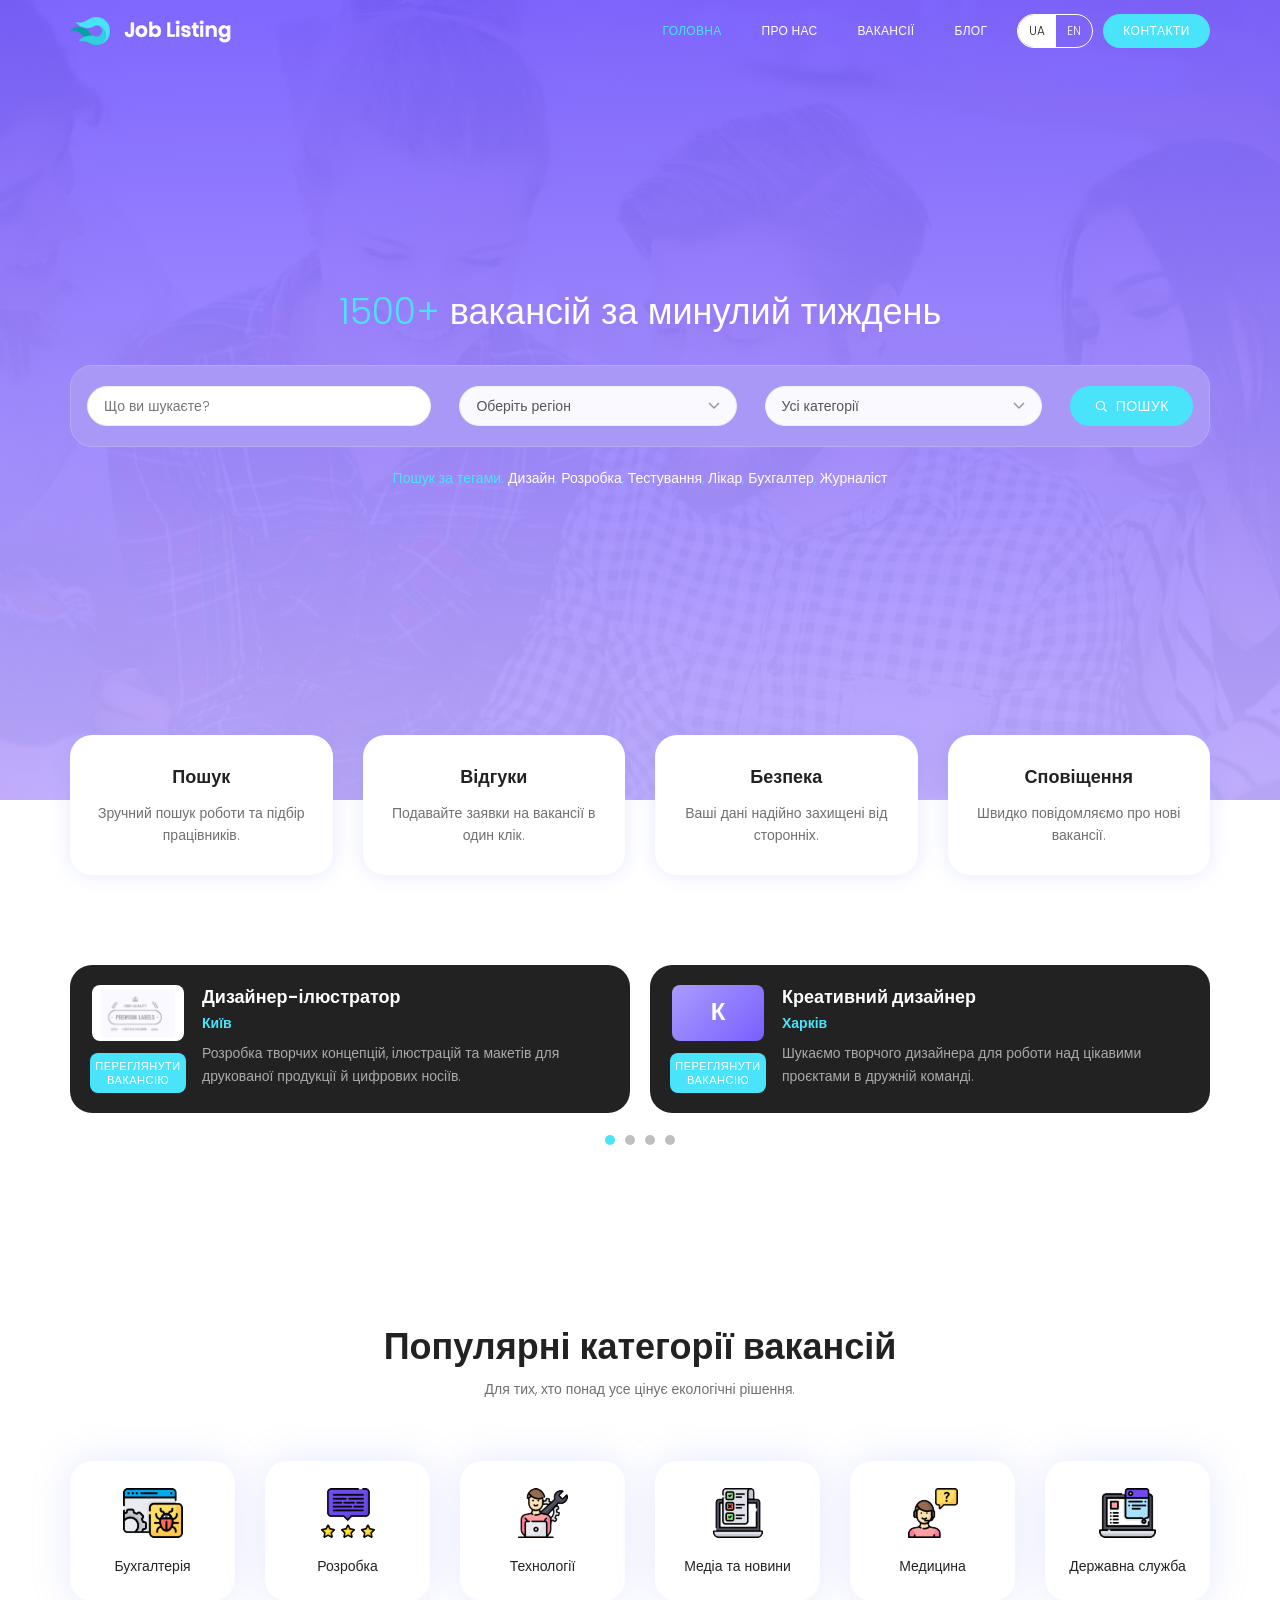
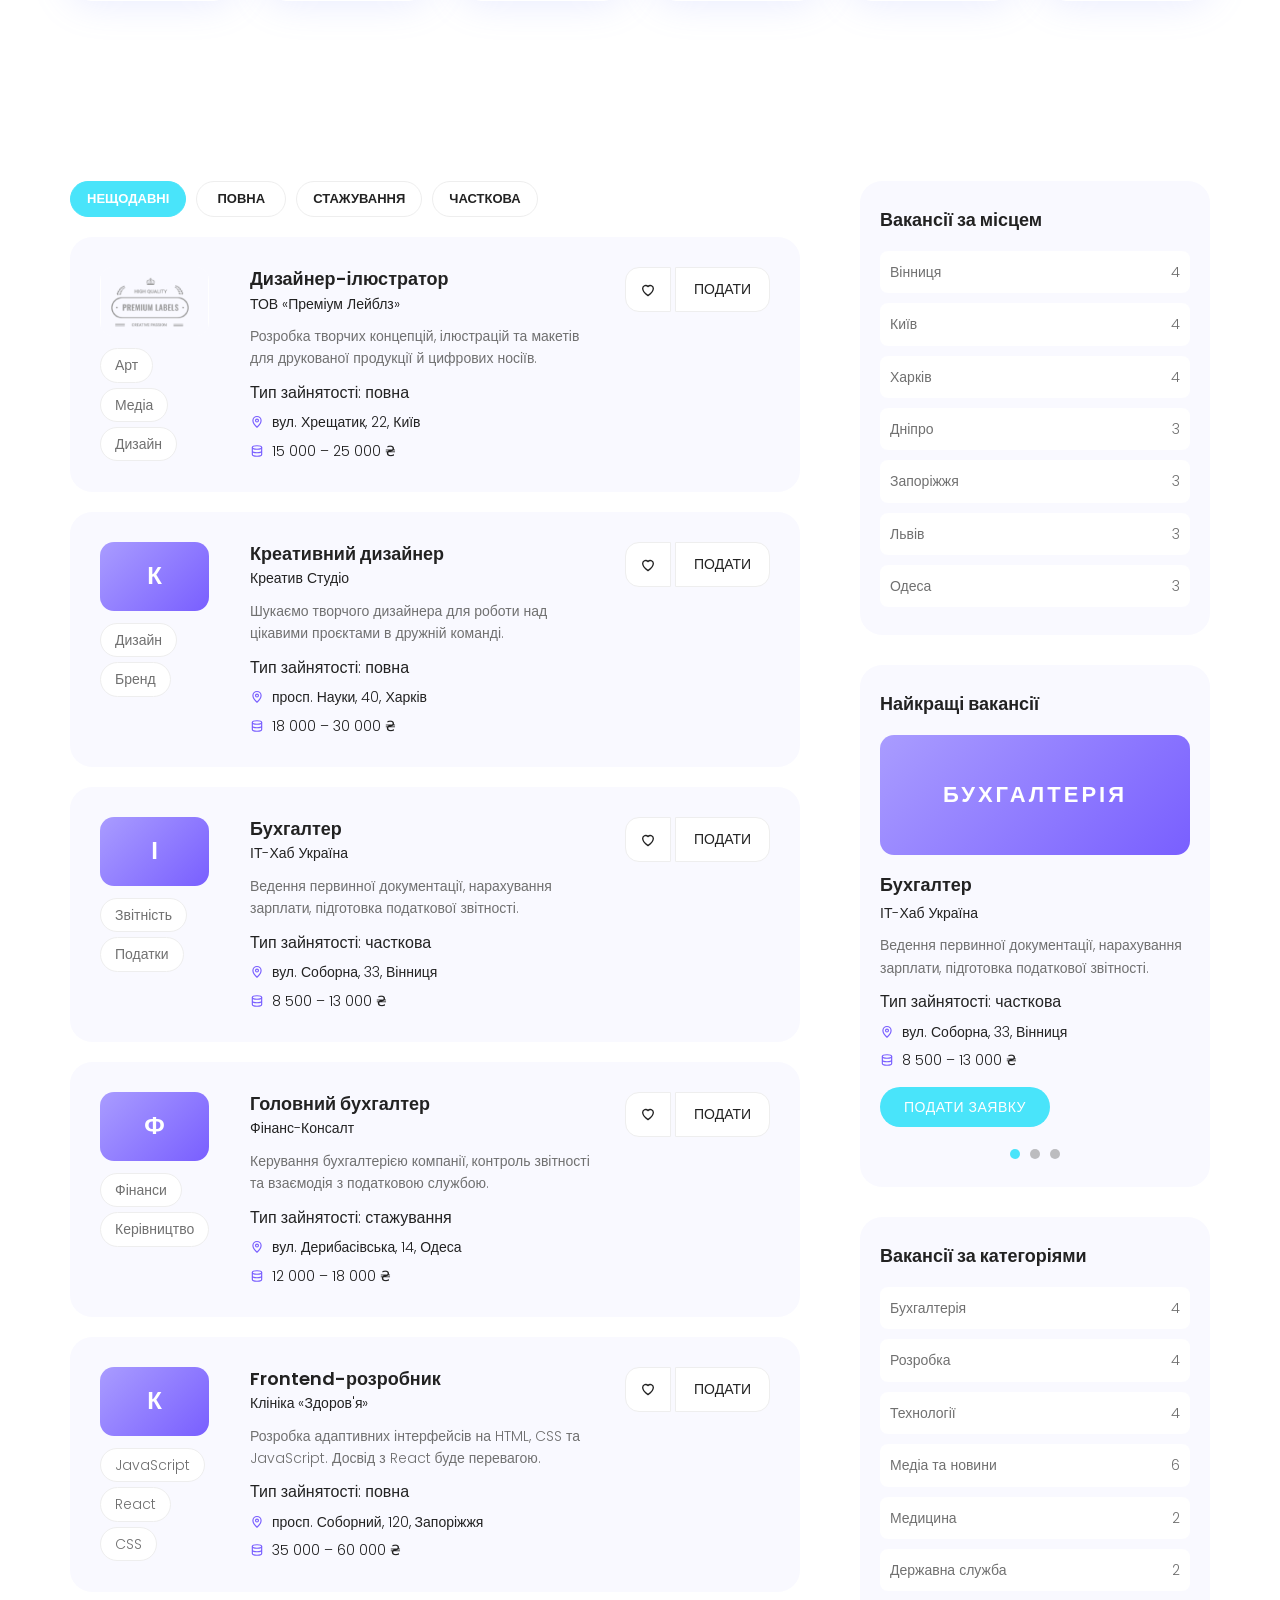
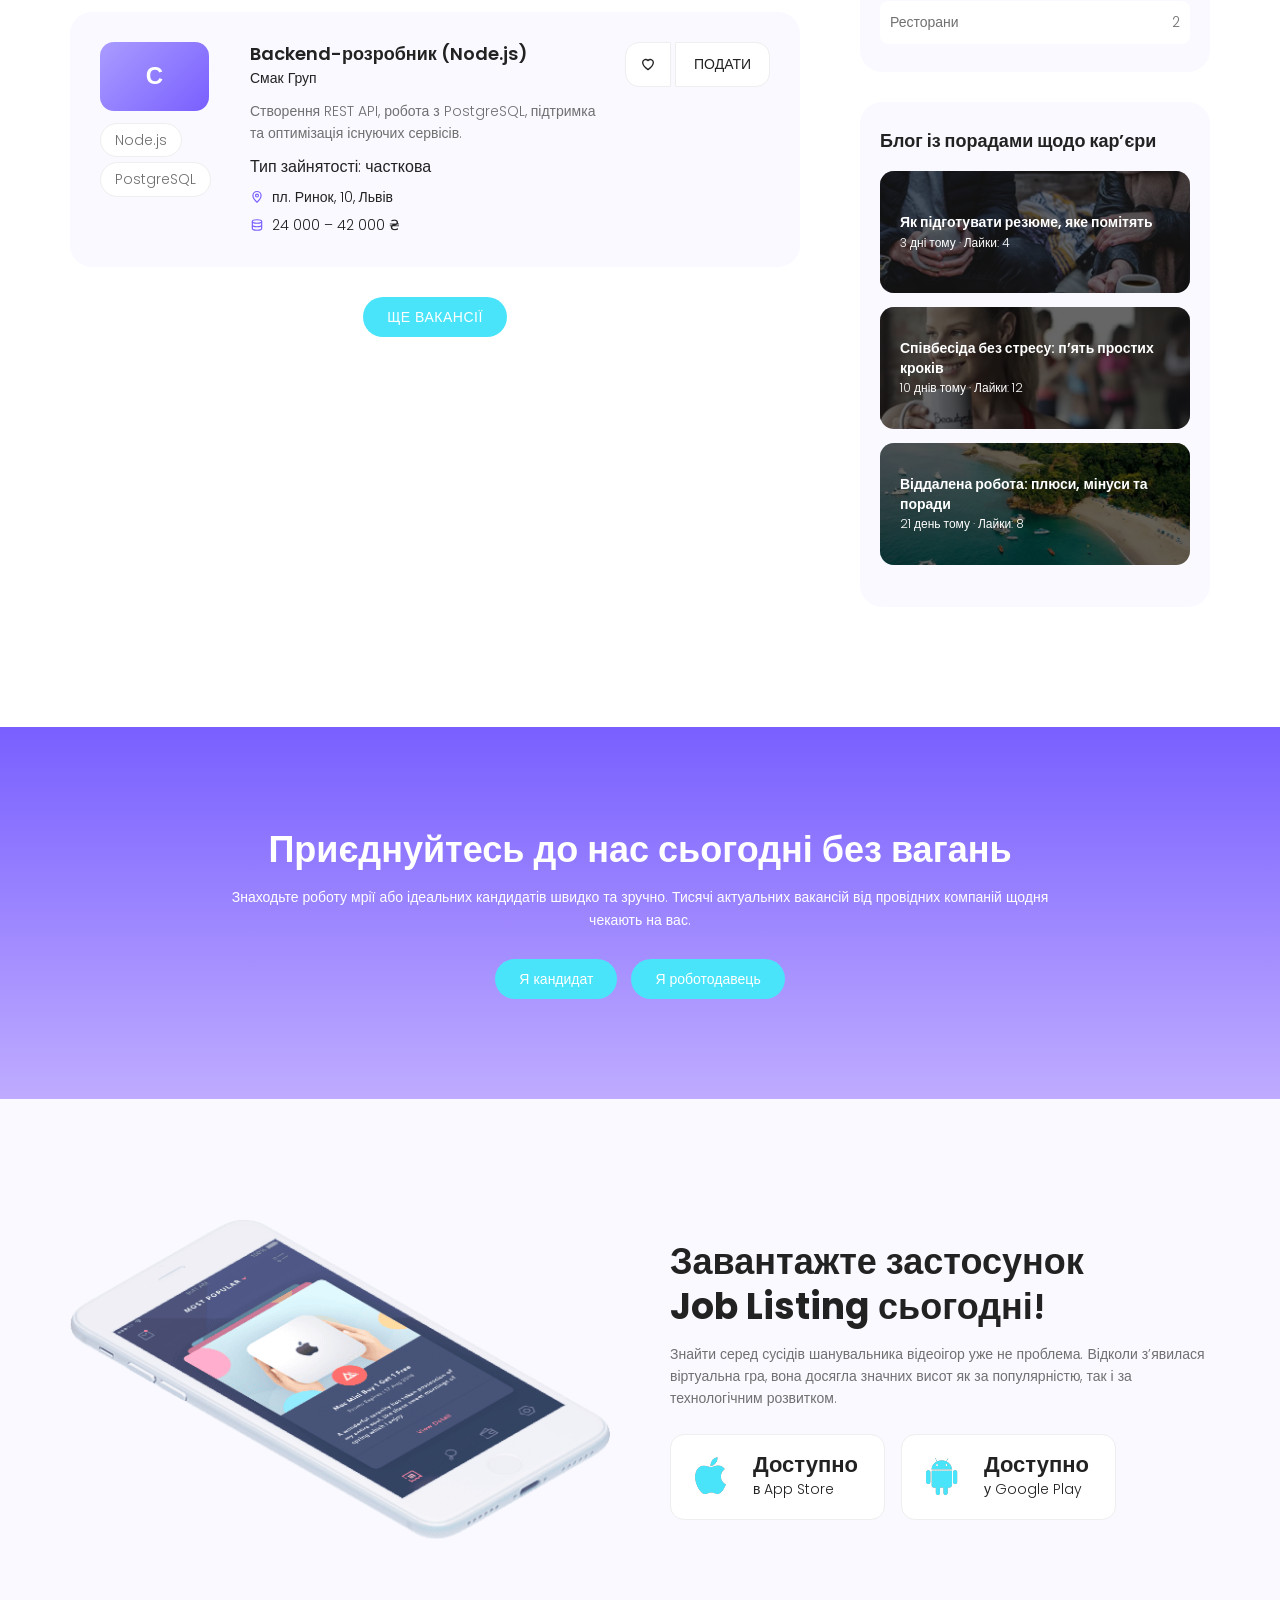
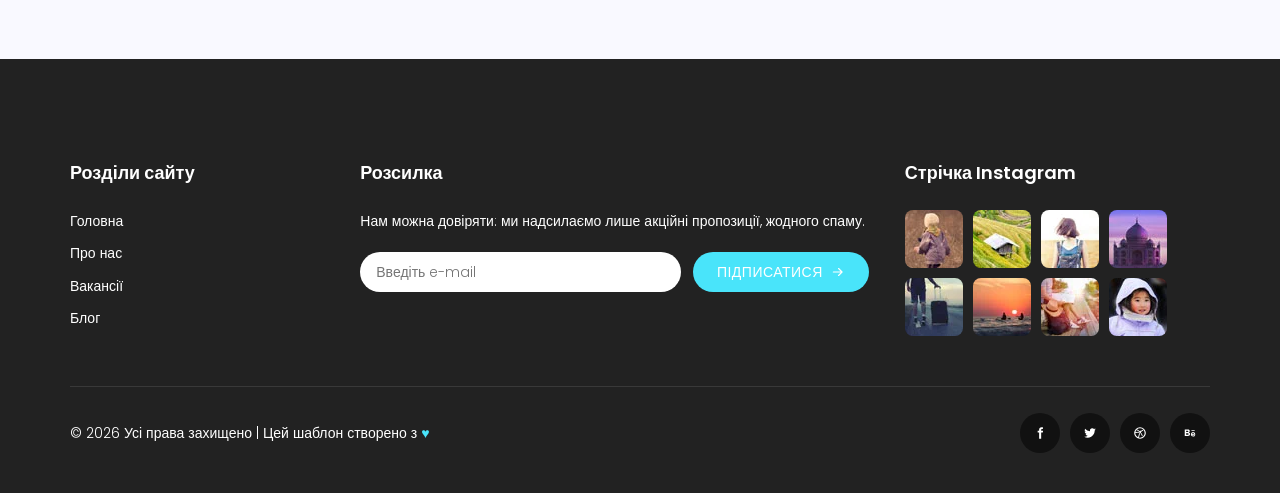
==== index.html @ 0ae70044 "Fix empty heading in modal" ====
<!DOCTYPE html>
<html lang="uk">
<head>
<meta charset="UTF-8">
<meta name="viewport" content="width=device-width, initial-scale=1">
<title data-i18n="meta.index.html.title">Job Listing — пошук роботи та вакансій в Україні</title>
<meta name="description" content="Тисячі актуальних вакансій у Києві, Львові, Одесі та інших містах України. Шукайте роботу за категорією, містом і типом зайнятості." data-i18n-content="meta.index.html.desc">
<link rel="icon" href="assets/img/favicon.svg" type="image/svg+xml">
<link rel="preconnect" href="https://fonts.googleapis.com">
<link rel="preconnect" href="https://fonts.gstatic.com" crossorigin>
<link href="https://fonts.googleapis.com/css2?family=Poppins:wght@300;400;500;600;700&amp;display=swap" rel="stylesheet">
<link rel="preload" as="image" href="assets/img/hero-bg.webp" type="image/webp">
<link rel="stylesheet" href="assets/css/style.css">
</head>
<body>
<header class="site-header">
  <div class="container header-inner">
    <a class="logo" href="index.html"><img src="assets/img/logo.webp" width="161" height="28" alt="Job Listing"></a>
    <button class="burger" type="button" aria-expanded="false" aria-controls="main-nav" aria-label="Меню" data-i18n-aria-label="nav.menu">
      <span></span><span></span><span></span>
    </button>
    <nav class="main-nav" id="main-nav" aria-label="Основне меню" data-i18n-aria-label="nav.label">
      <ul class="nav-list">
        <li><a href="index.html" aria-current="page" data-i18n="nav.home">Головна</a></li>
        <li><a href="about.html" data-i18n="nav.about">Про нас</a></li>
        <li><a href="vacancies.html" data-i18n="nav.jobs">Вакансії</a></li>
        <li><a href="blog.html" data-i18n="nav.blog">Блог</a></li>
      </ul>
      <div class="nav-actions">
        <div class="lang-switch" role="group" aria-label="Мова сайту" data-i18n-aria-label="lang.label">
          <button type="button" data-lang="uk" aria-pressed="true">UA</button>
          <button type="button" data-lang="en" aria-pressed="false">EN</button>
        </div>
        <button class="btn" type="button" data-open-modal="contact" data-i18n="nav.contact">Контакти</button>
      </div>
    </nav>
  </div>
</header>

<main>
<section class="hero">
  <div class="container">
    <h1 class="hero-title"><span class="hero-title__num">1500+</span> <span data-i18n="hero.title">вакансій за минулий тиждень</span></h1>
    <form class="search-form" action="vacancies.html" method="get" role="search">
      <label class="visually-hidden" for="hero-q" data-i18n="search.q.label">Що ви шукаєте?</label>
      <input class="field-input" id="hero-q" name="q" type="search" autocomplete="off" placeholder="Що ви шукаєте?" data-i18n-placeholder="search.q">
      <label class="visually-hidden" for="hero-location" data-i18n="search.loc.label">Регіон</label>
      <select class="field-select" id="hero-location" name="location"><option value="" data-i18n="search.loc">Оберіть регіон</option></select>
      <label class="visually-hidden" for="hero-category" data-i18n="search.cat.label">Категорія</label>
      <select class="field-select" id="hero-category" name="category"><option value="" data-i18n="search.cat">Усі категорії</option></select>
      <button class="btn" type="submit"><svg class="icon" aria-hidden="true" focusable="false"><use href="assets/img/sprite.svg#icon-search"></use></svg> <span data-i18n="search.btn">Пошук</span></button>
    </form>
    <p class="hero-tags"><span data-i18n="hero.tags">Пошук за тегами:</span> <a href="vacancies.html?q=Дизайн">Дизайн</a>, <a href="vacancies.html?q=Розробка">Розробка</a>, <a href="vacancies.html?q=Тестування">Тестування</a>, <a href="vacancies.html?q=Лікар">Лікар</a>, <a href="vacancies.html?q=Бухгалтер">Бухгалтер</a>, <a href="vacancies.html?q=Журналіст">Журналіст</a></p>
  </div>
</section>

<section class="features" aria-labelledby="features-title">
  <div class="container">
    <h2 class="visually-hidden" id="features-title" data-i18n="features.title">Наші переваги</h2>
    <div class="features-grid">
      <article class="feature-card"><h3 data-i18n="feat.1">Пошук</h3><p data-i18n="feat.text">Зручний пошук роботи та підбір працівників.</p></article>
      <article class="feature-card"><h3 data-i18n="feat.2">Відгуки</h3><p data-i18n="feat.text2">Подавайте заявки на вакансії в один клік.</p></article>
      <article class="feature-card"><h3 data-i18n="feat.3">Безпека</h3><p data-i18n="feat.text3">Ваші дані надійно захищені від сторонніх.</p></article>
      <article class="feature-card"><h3 data-i18n="feat.4">Сповіщення</h3><p data-i18n="feat.text4">Швидко повідомляємо про нові вакансії.</p></article>
    </div>
  </div>
</section>

<section class="section" aria-labelledby="hot-title">
  <div class="container">
    <h2 class="visually-hidden" id="hot-title" data-i18n="hot.title">Популярні вакансії</h2>
    <div class="slider-track" id="hot-track"></div>
    <div class="dots" id="hot-dots"></div>
  </div>
</section>

<section class="section" aria-labelledby="cats-title">
  <div class="container">
    <h2 id="cats-title" class="section-title" data-i18n="cats.title">Популярні категорії вакансій</h2>
    <p class="section-subtitle" data-i18n="cats.sub">Для тих, хто понад усе цінує екологічні рішення.</p>
    <div class="category-grid" id="category-grid"></div>
  </div>
</section>

<section class="section" id="jobs">
  <div class="container">
    <div class="listing">
      <div>
        <h2 class="visually-hidden" data-i18n="jobs.title">Список вакансій</h2>
        <div class="job-filters" id="job-filters" role="group" aria-label="Тип зайнятості" data-i18n-aria-label="jobs.filter">
          <button type="button" data-type="" aria-pressed="true" data-i18n="jobs.recent">Нещодавні</button>
          <button type="button" data-type="full" aria-pressed="false" data-i18n="jobs.full">Повна</button>
          <button type="button" data-type="intern" aria-pressed="false" data-i18n="jobs.intern">Стажування</button>
          <button type="button" data-type="part" aria-pressed="false" data-i18n="jobs.part">Часткова</button>
        </div>
        <div class="job-list" id="job-list" aria-live="polite"></div>
        <div class="more-wrap"><button class="btn" id="more-jobs" type="button" hidden data-i18n="jobs.more">Ще вакансії</button></div>
      </div>
      <aside aria-label="Додаткова інформація" data-i18n-aria-label="side.label">
        <section class="side-box">
          <h2 data-i18n="side.loc">Вакансії за місцем</h2>
          <ul class="side-list" id="side-locations"></ul>
        </section>
        <section class="side-box top-job">
          <h2 data-i18n="side.top">Найкращі вакансії</h2>
          <div id="top-job"></div>
          <div class="dots" id="top-dots"></div>
        </section>
        <section class="side-box">
          <h2 data-i18n="side.cat">Вакансії за категоріями</h2>
          <ul class="side-list" id="side-categories"></ul>
        </section>
        <section class="side-box">
          <h2 data-i18n="side.blog">Блог із порадами щодо кар’єри</h2>
          <div id="side-blog"></div>
        </section>
      </aside>
    </div>
  </div>
</section>

<section class="cta" aria-labelledby="cta-title">
  <div class="container">
    <h2 id="cta-title" data-i18n="cta.title">Приєднуйтесь до нас сьогодні без вагань</h2>
    <p data-i18n="cta.text">Знаходьте роботу мрії або ідеальних кандидатів швидко та зручно. Тисячі актуальних вакансій від провідних компаній щодня чекають на вас.</p>
    <div class="cta-buttons">
      <a class="btn" href="vacancies.html" data-i18n="cta.candidate">Я кандидат</a>
      <button class="btn" type="button" data-open-modal="contact" data-i18n="cta.employer">Я роботодавець</button>
    </div>
  </div>
</section>

<section class="download" aria-labelledby="download-title">
  <div class="container download-inner">
    <img src="assets/img/phone-mock.webp" width="555" height="328" loading="lazy" alt="Застосунок Job Listing на смартфоні" data-i18n-alt="app.alt">
    <div>
      <h2 id="download-title"><span data-i18n="app.title1">Завантажте застосунок</span><br><strong>Job Listing</strong> <span data-i18n="app.title2">сьогодні!</span></h2>
      <p data-i18n="app.text">Знайти серед сусідів шанувальника відеоігор уже не проблема. Відколи з’явилася віртуальна гра, вона досягла значних висот як за популярністю, так і за технологічним розвитком.</p>
      <div class="store-buttons">
        <a class="store-btn" href="https://www.apple.com/app-store/" target="_blank" rel="noopener noreferrer"><span class="sprite-icon si-6" aria-hidden="true"></span><span><strong data-i18n="app.available">Доступно</strong><span class="small" data-i18n="app.appstore">в App Store</span></span></a>
        <a class="store-btn" href="https://play.google.com/store" target="_blank" rel="noopener noreferrer"><span class="sprite-icon si-7" aria-hidden="true"></span><span><strong data-i18n="app.available2">Доступно</strong><span class="small" data-i18n="app.play">у Google Play</span></span></a>
      </div>
    </div>
  </div>
</section>
</main>

<footer class="site-footer">
  <div class="container">
    <div class="footer-grid">
      <div>
        <h2 data-i18n="footer.menu">Розділи сайту</h2>
        <ul class="footer-links">
          <li><a href="index.html" data-i18n="nav.home">Головна</a></li>
          <li><a href="about.html" data-i18n="nav.about">Про нас</a></li>
          <li><a href="vacancies.html" data-i18n="nav.jobs">Вакансії</a></li>
          <li><a href="blog.html" data-i18n="nav.blog">Блог</a></li>
        </ul>
      </div>
      <div>
        <h2 data-i18n="footer.news">Розсилка</h2>
        <p data-i18n="footer.news.text">Нам можна довіряти: ми надсилаємо лише акційні пропозиції, жодного спаму.</p>
        <form class="newsletter-form" id="newsletter-form" novalidate>
          <label class="visually-hidden" for="newsletter-email" data-i18n="footer.email">Ваша електронна адреса</label>
          <input class="field-input" id="newsletter-email" name="email" type="email" autocomplete="email" placeholder="Введіть e-mail" data-i18n-placeholder="footer.email.ph">
          <button class="btn" type="submit"><span data-i18n="footer.subscribe">Підписатися</span> <svg class="icon" aria-hidden="true" focusable="false"><use href="assets/img/sprite.svg#icon-arrow-right"></use></svg></button>
          <p class="form-note" id="newsletter-note" role="status"></p>
        </form>
      </div>
      <div>
        <h2 data-i18n="footer.insta">Стрічка Instagram</h2>
        <div class="insta-grid">
          <img src="assets/img/insta-winter-walk.webp" width="58" height="58" loading="lazy" alt="Фото з Instagram 1" data-i18n-alt="insta.0">
          <img src="assets/img/insta-rice-terrace.webp" width="58" height="58" loading="lazy" alt="Фото з Instagram 2" data-i18n-alt="insta.1">
          <img src="assets/img/insta-denim-backpack.webp" width="58" height="58" loading="lazy" alt="Фото з Instagram 3" data-i18n-alt="insta.2">
          <img src="assets/img/insta-taj-mahal.webp" width="58" height="58" loading="lazy" alt="Фото з Instagram 4" data-i18n-alt="insta.3">
          <img src="assets/img/insta-suitcase-travel.webp" width="58" height="58" loading="lazy" alt="Фото з Instagram 5" data-i18n-alt="insta.4">
          <img src="assets/img/insta-sunset-boats.webp" width="58" height="58" loading="lazy" alt="Фото з Instagram 6" data-i18n-alt="insta.5">
          <img src="assets/img/insta-beach-hat.webp" width="58" height="58" loading="lazy" alt="Фото з Instagram 7" data-i18n-alt="insta.6">
          <img src="assets/img/insta-winter-hood-closeup.webp" width="58" height="58" loading="lazy" alt="Фото з Instagram 8" data-i18n-alt="insta.7">
        </div>
      </div>
    </div>
    <div class="footer-bottom">
      <p><span data-i18n="footer.copy">© 2026 Усі права захищено | Цей шаблон створено з</span> <span class="heart" role="img" aria-label="любов’ю" data-i18n-aria-label="footer.love">♥</span></p>
      <div class="socials"><a href="https://www.facebook.com/" target="_blank" rel="noopener noreferrer" aria-label="Facebook"><svg class="icon" aria-hidden="true" focusable="false"><use href="assets/img/sprite.svg#icon-facebook"></use></svg></a><a href="https://twitter.com/" target="_blank" rel="noopener noreferrer" aria-label="Twitter"><svg class="icon" aria-hidden="true" focusable="false"><use href="assets/img/sprite.svg#icon-twitter"></use></svg></a><a href="https://dribbble.com/" target="_blank" rel="noopener noreferrer" aria-label="Dribbble"><svg class="icon" aria-hidden="true" focusable="false"><use href="assets/img/sprite.svg#icon-dribbble"></use></svg></a><a href="https://www.behance.net/" target="_blank" rel="noopener noreferrer" aria-label="Behance"><svg class="icon" aria-hidden="true" focusable="false"><use href="assets/img/sprite.svg#icon-behance"></use></svg></a></div>
    </div>
  </div>
</footer>

<dialog class="modal" id="modal" aria-labelledby="modal-title">
  <button class="modal__close" type="button" data-close-modal aria-label="Закрити" data-i18n-aria-label="modal.close"><svg class="icon" aria-hidden="true" focusable="false"><use href="assets/img/sprite.svg#icon-close"></use></svg></button>
  
  <p class="modal__lead" id="modal-lead"></p>
  <form id="modal-form" novalidate>
    <input type="hidden" name="kind" value="contact">
    <input type="hidden" name="job_id" value="">
    <div class="form-row">
        <label for="f-name" data-i18n="form.name">Ім’я</label>
        <input id="f-name" name="name" type="text" autocomplete="name">
        <p class="form-error" data-error-for="name"></p>
      </div>
    <div class="form-row">
        <label for="f-email" data-i18n="form.email">Електронна пошта</label>
        <input id="f-email" name="email" type="email" autocomplete="email">
        <p class="form-error" data-error-for="email"></p>
      </div>
    <div class="form-row">
        <label for="f-phone" data-i18n="form.phone">Телефон (необов’язково)</label>
        <input id="f-phone" name="phone" type="tel" autocomplete="tel">
        <p class="form-error" data-error-for="phone"></p>
      </div>
    <div class="form-row">
        <label for="f-message" data-i18n="form.message">Повідомлення</label>
        <textarea id="f-message" name="message" rows="4"></textarea>
        <p class="form-error" data-error-for="message"></p>
      </div>
    <button class="btn" type="submit" id="modal-submit"><span data-i18n="form.send">Надіслати</span></button>
    <p class="form-note" id="modal-note" role="status"></p>
  </form>
</dialog>

<button class="to-top" type="button" hidden aria-label="Нагору" data-i18n-aria-label="totop"><svg class="icon" aria-hidden="true" focusable="false"><use href="assets/img/sprite.svg#icon-arrow-up"></use></svg></button>

<script src="assets/js/data.js" defer></script>
<script src="assets/js/i18n.js" defer></script>
<script src="assets/js/common.js" defer></script>
<script src="assets/js/ui.js" defer></script>
<script src="assets/js/home.js" defer></script>
</body>
</html>
---- assets/css/style.css ----
/* ==========================================================================
   Job Listing — styles
   Mobile first: base styles are for phones, then wider screens are added
   with min-width media queries.
     phone   : up to 575px   (base styles)
     tablet  : 576px - 991px
     desktop : 992px and wider
   ========================================================================== */

/* ---------- 1. Variables and reset ---------- */

:root {
  --primary: #795fff;
  --primary-light: #bfacff;
  --accent: #49e4fa;
  --dark: #222;
  --text: #707070;
  --soft: #f9f9ff;
  --line: #eee;
  --radius-s: 8px;
  --radius-m: 14px;
  --radius-l: 22px;
  --radius-pill: 999px;
  --shadow: 0 0 20px rgba(132, 144, 255, .2);
  --font: 'Poppins', Arial, sans-serif;
}

*,
*::before,
*::after {
  box-sizing: border-box;
}

html {
  -webkit-text-size-adjust: 100%;
  scroll-behavior: smooth;
}

body {
  margin: 0;
  font-family: var(--font);
  font-size: 14px;
  font-weight: 300;
  line-height: 1.6;
  color: var(--dark);
  background: #fff;
  overflow-wrap: break-word;
}

h1, h2, h3, h4, p, ul, ol, figure, dl, dd {
  margin: 0;
}

ul, ol {
  padding: 0;
  list-style: none;
}

img {
  display: block;
  max-width: 100%;
  height: auto;
}

a {
  color: inherit;
  text-decoration: none;
}

button,
input,
select,
textarea {
  font: inherit;
  color: inherit;
}

button {
  cursor: pointer;
  border: 0;
  background: none;
  padding: 0;
}

:focus-visible {
  outline: 2px solid var(--accent);
  outline-offset: 2px;
}

[hidden] {
  display: none !important;
}

.visually-hidden {
  position: absolute;
  width: 1px;
  height: 1px;
  margin: -1px;
  padding: 0;
  overflow: hidden;
  clip: rect(0 0 0 0);
  white-space: nowrap;
  border: 0;
}

.icon {
  width: 1em;
  height: 1em;
  flex-shrink: 0;
  fill: currentColor;
}

/* ---------- 2. Layout helpers ---------- */

.container {
  width: 100%;
  max-width: 1170px;
  margin: 0 auto;
  padding: 0 15px;
}

.container--narrow {
  max-width: 1110px;
}

.section {
  padding: 50px 0;
}

.section-title {
  font-size: 26px;
  font-weight: 600;
  line-height: 1.2;
  text-align: center;
}

.section-subtitle {
  margin: 10px auto 40px;
  text-align: center;
  color: var(--text);
}

/* ---------- 3. Buttons and forms ---------- */

.btn {
  display: inline-flex;
  align-items: center;
  justify-content: center;
  gap: 8px;
  min-height: 40px;
  padding: 0 24px;
  border-radius: var(--radius-pill);
  background: var(--accent);
  color: #fff;
  font-size: 14px;
  font-weight: 500;
  text-transform: uppercase;
  letter-spacing: .5px;
  text-align: center;
  transition: background .2s, transform .2s;
}

.btn:hover {
  background: #2fd3ea;
}

.btn--light {
  background: #fff;
  color: var(--dark);
  border: 1px solid var(--line);
}

.btn--light:hover {
  background: var(--soft);
}

.field-input,
.field-select {
  width: 100%;
  height: 40px;
  padding: 0 16px;
  border: 1px solid var(--line);
  border-radius: var(--radius-pill);
  background: #fff;
  color: #555;
}

.field-select {
  -webkit-appearance: none;
  appearance: none;
  padding-right: 36px;
  background: #f9f9ff url("data:image/svg+xml,%3Csvg xmlns='http://www.w3.org/2000/svg' width='12' height='8' viewBox='0 0 12 8'%3E%3Cpath d='M1 1l5 5 5-5' fill='none' stroke='%23999' stroke-width='1.5'/%3E%3C/svg%3E") no-repeat right 16px center;
}

/* ---------- 4. Header and navigation ---------- */

.site-header {
  position: absolute;
  top: 0;
  left: 0;
  z-index: 20;
  width: 100%;
  color: #fff;
}

.header-inner {
  position: relative;
  display: flex;
  align-items: center;
  justify-content: space-between;
  min-height: 62px;
}

.logo img {
  width: 161px;
  height: 28px;
}

.burger {
  display: flex;
  flex-direction: column;
  justify-content: center;
  gap: 5px;
  width: 44px;
  height: 44px;
  padding: 0 10px;
}

.burger span {
  display: block;
  height: 2px;
  background: #fff;
  border-radius: 2px;
  transition: transform .2s, opacity .2s;
}

.burger[aria-expanded="true"] span:nth-child(1) {
  transform: translateY(7px) rotate(45deg);
}

.burger[aria-expanded="true"] span:nth-child(2) {
  opacity: 0;
}

.burger[aria-expanded="true"] span:nth-child(3) {
  transform: translateY(-7px) rotate(-45deg);
}

.main-nav {
  display: none;
  position: absolute;
  top: 100%;
  left: 0;
  right: 0;
  padding: 10px 15px 20px;
  background: #5e44d8;
  border-radius: 0 0 var(--radius-m) var(--radius-m);
  box-shadow: 0 12px 30px rgba(40, 20, 90, .3);
}

.main-nav.is-open {
  display: block;
}

.nav-list a,
.nav-list button {
  display: block;
  width: 100%;
  padding: 12px 10px;
  font-size: 12px;
  text-transform: uppercase;
  letter-spacing: .3px;
  text-align: left;
  color: #fff;
}

.nav-list a:hover,
.nav-list a[aria-current="page"] {
  color: var(--accent);
}

.nav-actions {
  display: flex;
  align-items: center;
  gap: 10px;
  margin-top: 10px;
}

.nav-actions .btn {
  min-height: 34px;
  padding: 0 20px;
  font-size: 12px;
  font-weight: 400;
}

.lang-switch {
  display: inline-flex;
  height: 34px;
  border: 1px solid #fff;
  border-radius: var(--radius-pill);
  overflow: hidden;
}

.lang-switch button {
  padding: 0 11px;
  font-size: 12px;
  color: #fff;
}

.lang-switch button[aria-pressed="true"] {
  background: #fff;
  color: var(--dark);
}

/* ---------- 5. Hero blocks ---------- */

.hero,
.page-hero {
  position: relative;
  display: flex;
  align-items: center;
  justify-content: center;
  color: #fff;
  text-align: center;
  background:
    linear-gradient(to top, rgba(191, 172, 255, .95), rgba(121, 95, 255, .95)),
    #795fff url("../img/hero-bg.webp") center / cover no-repeat;
}

.hero {
  min-height: 560px;
  padding: 90px 0 110px;
}

.hero-title {
  margin-bottom: 28px;
  font-size: 28px;
  font-weight: 300;
  line-height: 1.2;
}

.hero-title__num {
  color: var(--accent);
}

.search-form {
  display: grid;
  gap: 12px;
  padding: 16px;
  border: 1px solid #b8aaf3;
  border-radius: var(--radius-l);
  background: #a998f6;
}

.search-form .btn {
  width: 100%;
}

.hero-tags {
  margin-top: 20px;
  color: var(--accent);
}

.hero-tags a {
  color: #fff;
}

.hero-tags a:hover {
  color: var(--accent);
}

.page-hero {
  min-height: 240px;
  padding: 70px 0 30px;
}

.page-hero h1 {
  font-size: 32px;
  font-weight: 300;
  line-height: 1.2;
}

.breadcrumbs {
  display: flex;
  align-items: center;
  justify-content: center;
  gap: 10px;
  margin-top: 14px;
  font-size: 12px;
}

.breadcrumbs a:hover {
  color: var(--accent);
}

/* ---------- 6. Home: features, popular vacancies, categories ---------- */

.features {
  position: relative;
  z-index: 5;
  margin-top: -50px;
}

.features-grid {
  display: grid;
  gap: 15px;
}

.feature-card {
  padding: 28px 20px;
  border-radius: var(--radius-l);
  background: #fff;
  box-shadow: var(--shadow);
  text-align: center;
}

.feature-card h3 {
  margin-bottom: 10px;
  font-size: 18px;
  font-weight: 600;
}

.feature-card p {
  color: var(--text);
}

/* horizontal sliders (popular vacancies, testimonials) */
.slider-track {
  position: relative;
  display: flex;
  gap: 20px;
  overflow-x: auto;
  scroll-snap-type: x mandatory;
  scrollbar-width: none;
}

.slider-track::-webkit-scrollbar {
  display: none;
}

.slider-track > * {
  scroll-snap-align: start;
}

.dots {
  display: flex;
  justify-content: center;
  gap: 10px;
  margin-top: 22px;
}

.dots button {
  width: 10px;
  height: 10px;
  padding: 0;
  border-radius: 50%;
  background: rgba(127, 127, 127, .5);
}

.dots button[aria-current="true"] {
  background: var(--accent);
}

.hot-card {
  flex: 0 0 90%;
  display: grid;
  grid-template-columns: 96px minmax(0, 1fr);
  gap: 16px;
  padding: 20px;
  border-radius: var(--radius-l);
  background: var(--dark);
  color: #fff;
}

.hot-card__side {
  display: flex;
  flex-direction: column;
  align-items: center;
  justify-content: space-between;
  gap: 12px;
}

.hot-card__logo {
  width: 92px;
  height: 56px;
  padding: 4px;
  border-radius: var(--radius-s);
  background: #fff;
  object-fit: contain;
}

.hot-card .job-card__initials {
  width: 92px;
  height: 56px;
  border-radius: var(--radius-s);
}

.hot-card .btn {
  width: 100%;
  min-height: 40px;
  padding: 6px 8px;
  border-radius: var(--radius-s);
  font-size: 11px;
  font-weight: 400;
  line-height: 1.3;
}

.hot-card h3 {
  font-size: 18px;
  font-weight: 600;
  line-height: 1.3;
}

.hot-card__place {
  margin: 4px 0 8px;
  color: var(--accent);
  font-weight: 600;
}

.hot-card p:last-child {
  color: #aaa;
}

.clamp-3 {
  display: -webkit-box;
  -webkit-box-orient: vertical;
  -webkit-line-clamp: 3;
  line-clamp: 3;
  overflow: hidden;
}

/* category cards use a CSS sprite: one image with all icons */
.category-grid {
  display: grid;
  grid-template-columns: repeat(2, minmax(0, 1fr));
  gap: 15px;
}

.category-card {
  display: flex;
  flex-direction: column;
  align-items: center;
  gap: 14px;
  padding: 24px 10px;
  border-radius: var(--radius-l);
  background: #fff;
  box-shadow: 0 0 40px rgba(132, 144, 255, .2);
  text-align: center;
  transition: transform .2s;
}

.category-card:hover {
  transform: translateY(-4px);
}

.sprite-icon {
  display: block;
  width: 64px;
  height: 56px;
  background: url("../img/sprite.png") no-repeat;
}

/* position of every icon in the sprite: 0-5 categories, 6 App Store, 7 Google Play */
.si-0 { background-position: 0 0; }
.si-1 { background-position: -64px 0; }
.si-2 { background-position: -128px 0; }
.si-3 { background-position: -192px 0; }
.si-4 { background-position: -256px 0; }
.si-5 { background-position: -320px 0; }
.si-6 { background-position: -384px 0; }
.si-7 { background-position: -448px 0; }

/* ---------- 7. Vacancy list, job cards, sidebar ---------- */

.listing {
  display: grid;
  gap: 40px;
}

.job-filters {
  display: flex;
  flex-wrap: wrap;
  gap: 10px;
  margin-bottom: 20px;
}

.job-filters button {
  min-width: 90px;
  height: 36px;
  padding: 0 16px;
  border: 1px solid var(--line);
  border-radius: var(--radius-pill);
  background: #fff;
  font-size: 13px;
  font-weight: 600;
  text-transform: uppercase;
}

.job-filters button[aria-pressed="true"] {
  background: var(--accent);
  border-color: var(--accent);
  color: #fff;
}

.job-list {
  display: grid;
  gap: 20px;
}

.job-card {
  display: grid;
  gap: 16px;
  padding: 20px;
  border-radius: var(--radius-l);
  background: var(--soft);
}

.job-card__logo {
  width: 109px;
  height: 69px;
  border-radius: var(--radius-m);
  object-fit: contain;
  background: #fff;
}

/* shown when a company has no logo */
.job-card__initials {
  display: flex;
  align-items: center;
  justify-content: center;
  width: 109px;
  height: 69px;
  border-radius: var(--radius-m);
  background: linear-gradient(135deg, #a99cff, var(--primary));
  color: #fff;
  font-size: 24px;
  font-weight: 600;
}

.job-card__tags {
  display: flex;
  flex-wrap: wrap;
  gap: 5px;
  margin-top: 12px;
}

.tag {
  padding: 5px 14px;
  border: 1px solid var(--line);
  border-radius: var(--radius-pill);
  background: #fff;
  color: var(--text);
}

.job-card h3 {
  font-size: 18px;
  font-weight: 600;
  line-height: 1.3;
}

.job-card__company {
  margin-top: 2px;
}

.job-card__desc {
  margin: 10px 0;
  color: var(--text);
}

.job-card__type {
  font-size: 16px;
}

.job-card__meta {
  display: flex;
  align-items: flex-start;
  gap: 8px;
  margin-top: 6px;
}

.job-card__meta .icon {
  margin-top: 4px;
  color: var(--primary);
}

.job-card__actions {
  display: flex;
  gap: 4px;
}

.icon-btn {
  display: flex;
  align-items: center;
  justify-content: center;
  width: 46px;
  height: 45px;
  border: 1px solid var(--line);
  border-radius: var(--radius-m) 0 0 var(--radius-m);
  background: #fff;
  font-size: 16px;
}

.icon-btn[aria-pressed="true"] {
  color: #ff4d6d;
}

.apply-btn {
  height: 45px;
  padding: 0 18px;
  border: 1px solid var(--line);
  border-radius: 0 var(--radius-m) var(--radius-m) 0;
  background: #fff;
  font-weight: 500;
  text-transform: uppercase;
}

.apply-btn:hover,
.icon-btn:hover {
  background: var(--soft);
}

.more-wrap {
  margin-top: 30px;
  text-align: center;
}

.side-box {
  margin-bottom: 30px;
  padding: 28px 20px;
  border-radius: var(--radius-l);
  background: var(--soft);
}

.side-box h2 {
  margin-bottom: 20px;
  font-size: 18px;
  font-weight: 600;
  line-height: 1.2;
}

.side-list li + li {
  margin-top: 10px;
}

.side-list a {
  display: flex;
  justify-content: space-between;
  gap: 10px;
  padding: 10px;
  border-radius: var(--radius-s);
  background: #fff;
  color: var(--text);
}

.side-list a:hover {
  color: var(--primary);
}

.top-job__cover {
  display: flex;
  align-items: center;
  justify-content: center;
  height: 120px;
  margin-bottom: 16px;
  border-radius: var(--radius-m);
  background: linear-gradient(135deg, #a99cff, var(--primary));
  color: #fff;
  font-size: 22px;
  font-weight: 600;
  letter-spacing: 3px;
  text-align: center;
  text-transform: uppercase;
}

.top-job h3 {
  font-size: 18px;
  font-weight: 600;
}

.top-job .btn {
  margin-top: 16px;
}

.blog-mini {
  position: relative;
  display: flex;
  flex-direction: column;
  justify-content: center;
  min-height: 122px;
  margin-bottom: 14px;
  padding: 20px;
  overflow: hidden;
  border-radius: var(--radius-m);
  background-size: cover;
  background-position: center;
  color: #fff;
}

.blog-mini::before {
  content: "";
  position: absolute;
  inset: 0;
  background: rgba(0, 0, 0, .6);
}

.blog-mini > * {
  position: relative;
}

.blog-mini h3 {
  font-size: 14px;
  font-weight: 600;
  line-height: 1.4;
}

.blog-mini span {
  font-size: 12px;
}

/* ---------- 8. Messages: loading, errors, empty lists ---------- */

.state {
  padding: 30px 20px;
  border-radius: var(--radius-m);
  background: var(--soft);
  color: var(--text);
  text-align: center;
}

.state .btn {
  margin-top: 14px;
}

/* ---------- 9. Vacancies page: filter panel and pagination ---------- */

.filter-panel {
  display: grid;
  gap: 12px;
  margin-bottom: 20px;
  padding: 20px;
  border-radius: var(--radius-l);
  background: var(--soft);
}

.results-bar {
  display: flex;
  flex-wrap: wrap;
  align-items: center;
  justify-content: space-between;
  gap: 12px;
  margin-bottom: 20px;
}

.results-bar label {
  display: flex;
  align-items: center;
  gap: 10px;
}

.results-bar .field-select {
  width: auto;
  min-width: 180px;
  border-radius: var(--radius-m);
}

.pagination {
  display: flex;
  flex-wrap: wrap;
  justify-content: center;
  gap: 8px;
  margin-top: 30px;
}

.pagination a,
.pagination span {
  display: flex;
  align-items: center;
  justify-content: center;
  min-width: 40px;
  height: 40px;
  padding: 0 12px;
  border: 1px solid var(--line);
  border-radius: var(--radius-pill);
  background: #fff;
}

.pagination a:hover {
  background: var(--soft);
}

.pagination [aria-current="page"] {
  background: var(--accent);
  border-color: var(--accent);
  color: #fff;
}

.pagination [aria-disabled="true"] {
  opacity: .4;
}

/* ---------- 10. About page ---------- */

.why-grid {
  display: grid;
  gap: 20px;
}

.why-card {
  padding: 30px 25px;
  border-radius: var(--radius-l);
  background: var(--soft);
}

.why-card h3 {
  display: flex;
  align-items: center;
  gap: 12px;
  margin-bottom: 14px;
  font-size: 16px;
  font-weight: 600;
}

.why-card .icon {
  font-size: 18px;
  color: var(--primary);
}

.why-card p {
  color: var(--text);
}

.split {
  display: grid;
  background: var(--dark);
}

.split img {
  width: 100%;
  height: 100%;
  min-height: 220px;
  object-fit: cover;
}

.split__text {
  padding: 40px 25px;
  color: #aaa;
}

.split__label {
  margin-bottom: 14px;
  color: #777;
  font-size: 12px;
  letter-spacing: 3px;
  text-transform: uppercase;
}

.split__text h2 {
  margin-bottom: 14px;
  color: #8f7bff;
  font-size: 28px;
  font-weight: 500;
}

.team-grid {
  display: grid;
  grid-template-columns: repeat(2, minmax(0, 1fr));
  gap: 20px;
}

.team-card {
  text-align: center;
}

.team-card img {
  width: 100%;
  aspect-ratio: 255 / 290;
  object-fit: cover;
  border-radius: var(--radius-m);
  background: var(--soft);
}

.team-card h3 {
  margin-top: 14px;
  font-size: 16px;
  font-weight: 600;
}

.team-card p {
  color: var(--text);
  font-size: 13px;
}

.cta {
  padding: 60px 0;
  background: linear-gradient(to top, var(--primary-light), var(--primary));
  color: #fff;
  text-align: center;
}

.cta h2 {
  font-size: 26px;
  font-weight: 600;
  line-height: 1.25;
}

.cta p {
  max-width: 820px;
  margin: 14px auto 28px;
}

.cta-buttons {
  display: flex;
  flex-wrap: wrap;
  justify-content: center;
  gap: 14px;
}

.cta-buttons .btn {
  text-transform: none;
  letter-spacing: 0;
}

.testimonial {
  flex: 0 0 100%;
  padding: 0 4px;
}

.testimonial__logo {
  width: 64px;
  height: 38px;
  margin-bottom: 12px;
  object-fit: contain;
  object-position: left;
}

.testimonial h3 {
  display: flex;
  flex-wrap: wrap;
  align-items: center;
  gap: 10px;
  font-size: 16px;
  font-weight: 600;
}

.stars {
  color: #ffb400;
  letter-spacing: 2px;
}

.stars .off {
  color: #bbb;
}

.testimonial p {
  margin-top: 10px;
  color: var(--text);
}

/* ---------- 11. Blog page ---------- */

.blog-layout {
  display: grid;
  gap: 40px;
}

.post {
  margin-bottom: 40px;
}

.post__cover {
  width: 100%;
  aspect-ratio: 670 / 312;
  object-fit: cover;
  border-radius: var(--radius-m);
  background: var(--soft);
}

.post__cats {
  margin: 24px 0 12px;
}

.post__cats a:hover {
  color: var(--primary);
}

.post h2 {
  font-size: 26px;
  font-weight: 600;
  line-height: 1.2;
}

.post__text {
  margin: 16px 0;
  color: var(--text);
}

.post__meta {
  display: flex;
  flex-wrap: wrap;
  align-items: center;
  gap: 8px 20px;
  color: var(--text);
}

.post__meta button,
.post__meta span {
  display: inline-flex;
  align-items: center;
  gap: 6px;
}

.post__meta button[aria-pressed="true"] {
  color: #ff4d6d;
}

.socials {
  display: flex;
  align-items: center;
  gap: 10px;
  margin-left: auto;
}

.socials a {
  display: flex;
  align-items: center;
  justify-content: center;
  width: 28px;
  height: 28px;
}

.socials a:hover {
  color: var(--primary);
}

.widget {
  margin-bottom: 30px;
  padding: 24px 20px;
  border: 1px solid var(--line);
  border-radius: var(--radius-m);
}

.widget h2 {
  margin-bottom: 18px;
  font-size: 16px;
  font-weight: 600;
}

.widget-search {
  display: flex;
  height: 44px;
  border-radius: var(--radius-pill);
  background: #eee;
  overflow: hidden;
}

.widget-search input {
  flex: 1;
  min-width: 0;
  padding: 0 16px;
  border: 0;
  background: transparent;
}

.widget-search button {
  width: 46px;
  color: var(--accent);
  font-size: 16px;
}

.author {
  text-align: center;
}

.author img {
  width: 120px;
  height: 120px;
  margin: 0 auto 14px;
  border-radius: 50%;
  object-fit: cover;
}

.author h2 {
  margin-bottom: 10px;
  font-size: 18px;
}

.author p {
  color: var(--text);
}

.author .socials {
  justify-content: center;
  margin: 16px 0 0;
}

.line-list li {
  border-bottom: 1px solid var(--line);
}

.line-list a {
  display: flex;
  justify-content: space-between;
  gap: 10px;
  padding: 10px 6px;
  color: var(--text);
}

.line-list a:hover,
.line-list a[aria-current="true"] {
  color: var(--primary);
}

.recent li + li {
  margin-top: 14px;
}

.recent a {
  display: flex;
  gap: 12px;
  align-items: center;
}

.recent img {
  width: 70px;
  height: 70px;
  border-radius: var(--radius-s);
  object-fit: cover;
}

.recent strong {
  display: block;
  font-size: 13px;
  font-weight: 600;
  line-height: 1.4;
}

.recent time {
  color: var(--text);
  font-size: 12px;
}

.tag-cloud {
  display: flex;
  flex-wrap: wrap;
  gap: 8px;
}

.tag-cloud a {
  padding: 4px 12px;
  border: 1px solid var(--line);
  border-radius: var(--radius-pill);
  color: var(--text);
  font-size: 12px;
}

.tag-cloud a:hover {
  border-color: var(--accent);
  color: var(--primary);
}

.active-filter {
  display: flex;
  flex-wrap: wrap;
  align-items: center;
  gap: 10px;
  margin-bottom: 24px;
  padding: 10px 16px;
  border-radius: var(--radius-m);
  background: var(--soft);
}

/* ---------- 12. 404 page ---------- */

.not-found {
  text-align: center;
}

.not-found strong {
  display: block;
  color: var(--primary);
  font-size: 96px;
  font-weight: 600;
  line-height: 1;
}

.not-found p {
  margin: 14px 0 26px;
  color: var(--text);
}

/* ---------- 13. App download, footer ---------- */

.download {
  padding: 50px 0;
  background: var(--soft);
}

.download-inner {
  display: grid;
  gap: 30px;
  align-items: center;
}

.download h2 {
  font-size: 26px;
  font-weight: 600;
  line-height: 1.25;
}

.download h2 strong {
  font-weight: 700;
}

.download p {
  margin: 14px 0 24px;
  color: var(--text);
}

.store-buttons {
  display: flex;
  flex-wrap: wrap;
  gap: 16px;
}

.store-btn {
  display: flex;
  align-items: center;
  gap: 10px;
  min-width: 215px;
  padding: 14px 20px 14px 8px;
  border: 1px solid var(--line);
  border-radius: var(--radius-m);
  background: #fff;
}

.store-btn strong {
  display: block;
  font-size: 22px;
  font-weight: 600;
  line-height: 1.1;
}

.store-btn span.small {
  font-size: 14px;
}

.site-footer {
  padding: 60px 0 30px;
  background: var(--dark);
  color: #fff;
}

.footer-grid {
  display: grid;
  gap: 36px;
}

.site-footer h2 {
  margin-bottom: 22px;
  font-size: 18px;
  font-weight: 600;
}

.footer-links li + li {
  margin-top: 10px;
}

.footer-links a:hover {
  color: var(--accent);
}

.newsletter-form {
  display: flex;
  flex-wrap: wrap;
  gap: 12px;
  margin-top: 20px;
}

.newsletter-form .field-input {
  flex: 1 1 200px;
  border: 0;
}

.insta-grid {
  display: grid;
  grid-template-columns: repeat(4, 58px);
  gap: 10px;
}

.insta-grid img {
  width: 58px;
  height: 58px;
  border-radius: var(--radius-s);
  object-fit: cover;
}

.footer-bottom {
  display: flex;
  flex-wrap: wrap;
  align-items: center;
  justify-content: space-between;
  gap: 20px;
  margin-top: 50px;
  padding-top: 26px;
  border-top: 1px solid rgba(255, 255, 255, .1);
}

.footer-bottom .socials {
  margin: 0;
}

.footer-bottom .socials a {
  width: 40px;
  height: 40px;
  border-radius: 50%;
  background: #111;
}

.footer-bottom .socials a:hover {
  color: var(--accent);
}

.heart {
  color: var(--accent);
}

.form-note {
  width: 100%;
  min-height: 1.4em;
  font-size: 13px;
}

.form-note.is-error {
  color: #ff9aa8;
}

.form-note.is-ok {
  color: var(--accent);
}

/* ---------- 14. Modal window with a form ---------- */

.modal {
  width: min(92vw, 480px);
  max-height: 92vh;
  padding: 28px 24px;
  border: 0;
  border-radius: var(--radius-l);
  color: var(--dark);
  box-shadow: 0 20px 60px rgba(0, 0, 0, .35);
}

.modal::backdrop {
  background: rgba(34, 34, 34, .6);
}

.modal__close {
  position: absolute;
  top: 12px;
  right: 12px;
  display: flex;
  align-items: center;
  justify-content: center;
  width: 36px;
  height: 36px;
  border-radius: 50%;
  font-size: 16px;
}

.modal__close:hover {
  background: var(--soft);
}

.modal h2 {
  margin-bottom: 6px;
  padding-right: 30px;
  font-size: 22px;
  font-weight: 600;
}

.modal__lead {
  margin-bottom: 18px;
  color: var(--text);
}

.form-row {
  margin-bottom: 14px;
}

.form-row label {
  display: block;
  margin-bottom: 4px;
  font-weight: 500;
}

.form-row input,
.form-row textarea {
  width: 100%;
  padding: 10px 14px;
  border: 1px solid #ddd;
  border-radius: var(--radius-m);
  background: #fff;
}

.form-row textarea {
  min-height: 100px;
  resize: vertical;
}

.form-row.has-error input,
.form-row.has-error textarea {
  border-color: #e5484d;
}

.form-error {
  min-height: 1.2em;
  margin-top: 2px;
  color: #e5484d;
  font-size: 12px;
}

.modal .btn {
  width: 100%;
}

.modal .form-note {
  margin-top: 12px;
  text-align: center;
}

/* single column on phones; "minmax(0, 1fr)" lets long words and wide images shrink instead of stretching the page */
.listing,
.blog-layout,
.download-inner,
.footer-grid,
.why-grid,
.features-grid,
.filter-panel,
.search-form,
.job-card,
.split {
  grid-template-columns: minmax(0, 1fr);
}

/* ---------- 15. Back to top ---------- */

.to-top {
  position: fixed;
  right: 16px;
  bottom: 16px;
  z-index: 15;
  display: flex;
  align-items: center;
  justify-content: center;
  width: 44px;
  height: 44px;
  border-radius: 50%;
  background: var(--primary);
  color: #fff;
  font-size: 18px;
  box-shadow: 0 6px 20px rgba(121, 95, 255, .4);
}

/* ==========================================================================
   TABLET: 576px and wider
   ========================================================================== */

@media (min-width: 576px) {
  .section {
    padding: 70px 0;
  }

  .features-grid {
    grid-template-columns: repeat(2, minmax(0, 1fr));
    gap: 20px;
  }

  .category-grid {
    grid-template-columns: repeat(3, minmax(0, 1fr));
    gap: 20px;
  }

  .hot-card {
    flex-basis: 70%;
  }

  .search-form {
    grid-template-columns: repeat(2, minmax(0, 1fr));
  }

  .search-form .field-input {
    grid-column: 1 / -1;
  }

  .search-form .btn {
    grid-column: 1 / -1;
  }

  .why-grid {
    grid-template-columns: repeat(2, minmax(0, 1fr));
  }

  .split {
    grid-template-columns: repeat(2, minmax(0, 1fr));
  }

  .split__text {
    padding: 40px;
  }

  .team-grid {
    grid-template-columns: repeat(2, minmax(0, 1fr));
    max-width: 560px;
    margin: 0 auto;
  }

  .filter-panel {
    grid-template-columns: repeat(2, minmax(0, 1fr));
  }

  .filter-panel .field-input,
  .filter-panel .btn {
    grid-column: 1 / -1;
  }

  .footer-grid {
    grid-template-columns: repeat(2, minmax(0, 1fr));
  }
}

/* tablets in portrait: 768px and wider */
@media (min-width: 768px) {
  .hero-title {
    font-size: 36px;
  }

  .page-hero h1 {
    font-size: 40px;
  }

  .section-title,
  .cta h2,
  .download h2 {
    font-size: 30px;
  }

  .job-card {
    grid-template-columns: 125px minmax(0, 1fr) auto;
    gap: 0 25px;
    padding: 30px;
  }

  .job-card__actions {
    align-self: start;
  }

  .hot-card {
    flex-basis: 440px;
  }

  .testimonial {
    flex-basis: calc(50% - 10px);
  }

  .team-grid {
    grid-template-columns: repeat(4, minmax(0, 1fr));
    max-width: none;
  }

  .filter-panel {
    grid-template-columns: repeat(3, minmax(0, 1fr));
  }

  .post h2 {
    font-size: 32px;
  }
}

/* ==========================================================================
   DESKTOP: 992px and wider
   ========================================================================== */

@media (min-width: 992px) {
  .burger {
    display: none;
  }

  .main-nav {
    position: static;
    display: flex;
    align-items: center;
    padding: 0;
    background: none;
    border-radius: 0;
    box-shadow: none;
  }

  .nav-list {
    display: flex;
  }

  .nav-list a,
  .nav-list button {
    padding: 0 20px;
    width: auto;
  }

  .nav-actions {
    margin: 0 0 0 10px;
  }

  /* the hero is 1200px high on a 1920px screen and gets smaller together with the width */
  .hero {
    min-height: clamp(560px, 62.5vw, 1200px);
    padding: 100px 0 120px;
  }

  .hero-title {
    font-size: clamp(36px, 2.5vw, 48px);
    margin-bottom: 32px;
  }

  .page-hero {
    min-height: clamp(240px, 21vw, 405px);
  }

  .page-hero h1 {
    font-size: clamp(40px, 2.5vw, 48px);
  }

  .search-form {
    display: flex;
    align-items: center;
    gap: 28px;
    padding: 20px 16px;
    border-radius: var(--radius-l);
  }

  .search-form .field-input {
    flex: 1.6;
  }

  .search-form .field-select {
    flex: 1.15;
  }

  .search-form .btn {
    width: auto;
    flex-shrink: 0;
  }

  .features {
    margin-top: -65px;
  }

  .features-grid {
    grid-template-columns: repeat(4, minmax(0, 1fr));
    gap: 30px;
  }

  .category-grid {
    grid-template-columns: repeat(6, minmax(0, 1fr));
    gap: 30px;
  }

  .hot-card {
    flex-basis: calc(50% - 10px);
  }

  .section {
    padding: 90px 0;
  }

  .section-title,
  .cta h2,
  .download h2 {
    font-size: 36px;
  }

  .section-subtitle {
    margin-bottom: 60px;
  }

  .listing {
    grid-template-columns: minmax(0, 1fr) 350px;
    gap: 60px;
    align-items: start;
  }

  .why-grid {
    grid-template-columns: repeat(3, minmax(0, 1fr));
    max-width: 1110px;
    margin: 0 auto;
  }

  .split {
    grid-template-columns: repeat(4, minmax(0, 1fr));
  }

  .split__text {
    padding: 60px 40px;
  }

  .filter-panel {
    grid-template-columns: 2fr 1fr 1fr 1fr auto;
    align-items: center;
  }

  .filter-panel .field-input,
  .filter-panel .btn {
    grid-column: auto;
  }

  .blog-layout {
    grid-template-columns: minmax(0, 1fr) 350px;
    gap: 60px;
    align-items: start;
  }

  .post h2 {
    font-size: 36px;
  }

  .cta {
    padding: 100px 0;
  }

  .download {
    padding: 0;
  }

  .download-inner {
    grid-template-columns: minmax(0, 540px) minmax(0, 1fr);
    gap: 60px;
    min-height: 560px;
  }

  .footer-grid {
    grid-template-columns: 1fr 2fr 1.2fr;
  }

  .site-footer {
    padding: 100px 0 40px;
  }
}

/* ---------- Animations ---------- */

@keyframes fade-up {
  from { opacity: 0; transform: translateY(16px); }
  to   { opacity: 1; transform: none; }
}

@keyframes fade-in {
  from { opacity: 0; }
  to   { opacity: 1; }
}

@keyframes pop {
  from { opacity: 0; transform: scale(.94) translateY(10px); }
  to   { opacity: 1; transform: none; }
}

/* the mobile menu slides down */
.main-nav.is-open {
  animation: fade-up .25s ease-out;
}

/* the modal window and its dark background appear smoothly */
.modal[open] {
  animation: pop .25s ease-out;
}

.modal[open]::backdrop {
  animation: fade-in .25s ease-out;
}

/* cards created by JavaScript fade in */
.job-card,
.hot-card,
.category-card,
.post,
.team-card,
.testimonial {
  animation: fade-up .5s ease-out both;
}

/* cards lift a little on hover */
.job-card,
.category-card,
.post {
  transition: transform .2s, box-shadow .2s;
}

.job-card:hover,
.category-card:hover,
.post:hover {
  transform: translateY(-4px);
  box-shadow: 0 12px 28px rgba(40, 20, 90, .15);
}

/* blocks that are on the page from the start appear when they are scrolled into view
   (the class "reveal" is added by ui.js) */
.reveal {
  opacity: 0;
  transform: translateY(20px);
  transition: opacity .6s, transform .6s;
}

.reveal.is-visible {
  opacity: 1;
  transform: none;
}

/* respect the "reduce motion" setting of the system */
@media (prefers-reduced-motion: reduce) {
  html {
    scroll-behavior: auto;
  }

  * {
    transition: none !important;
    animation: none !important;
  }
}
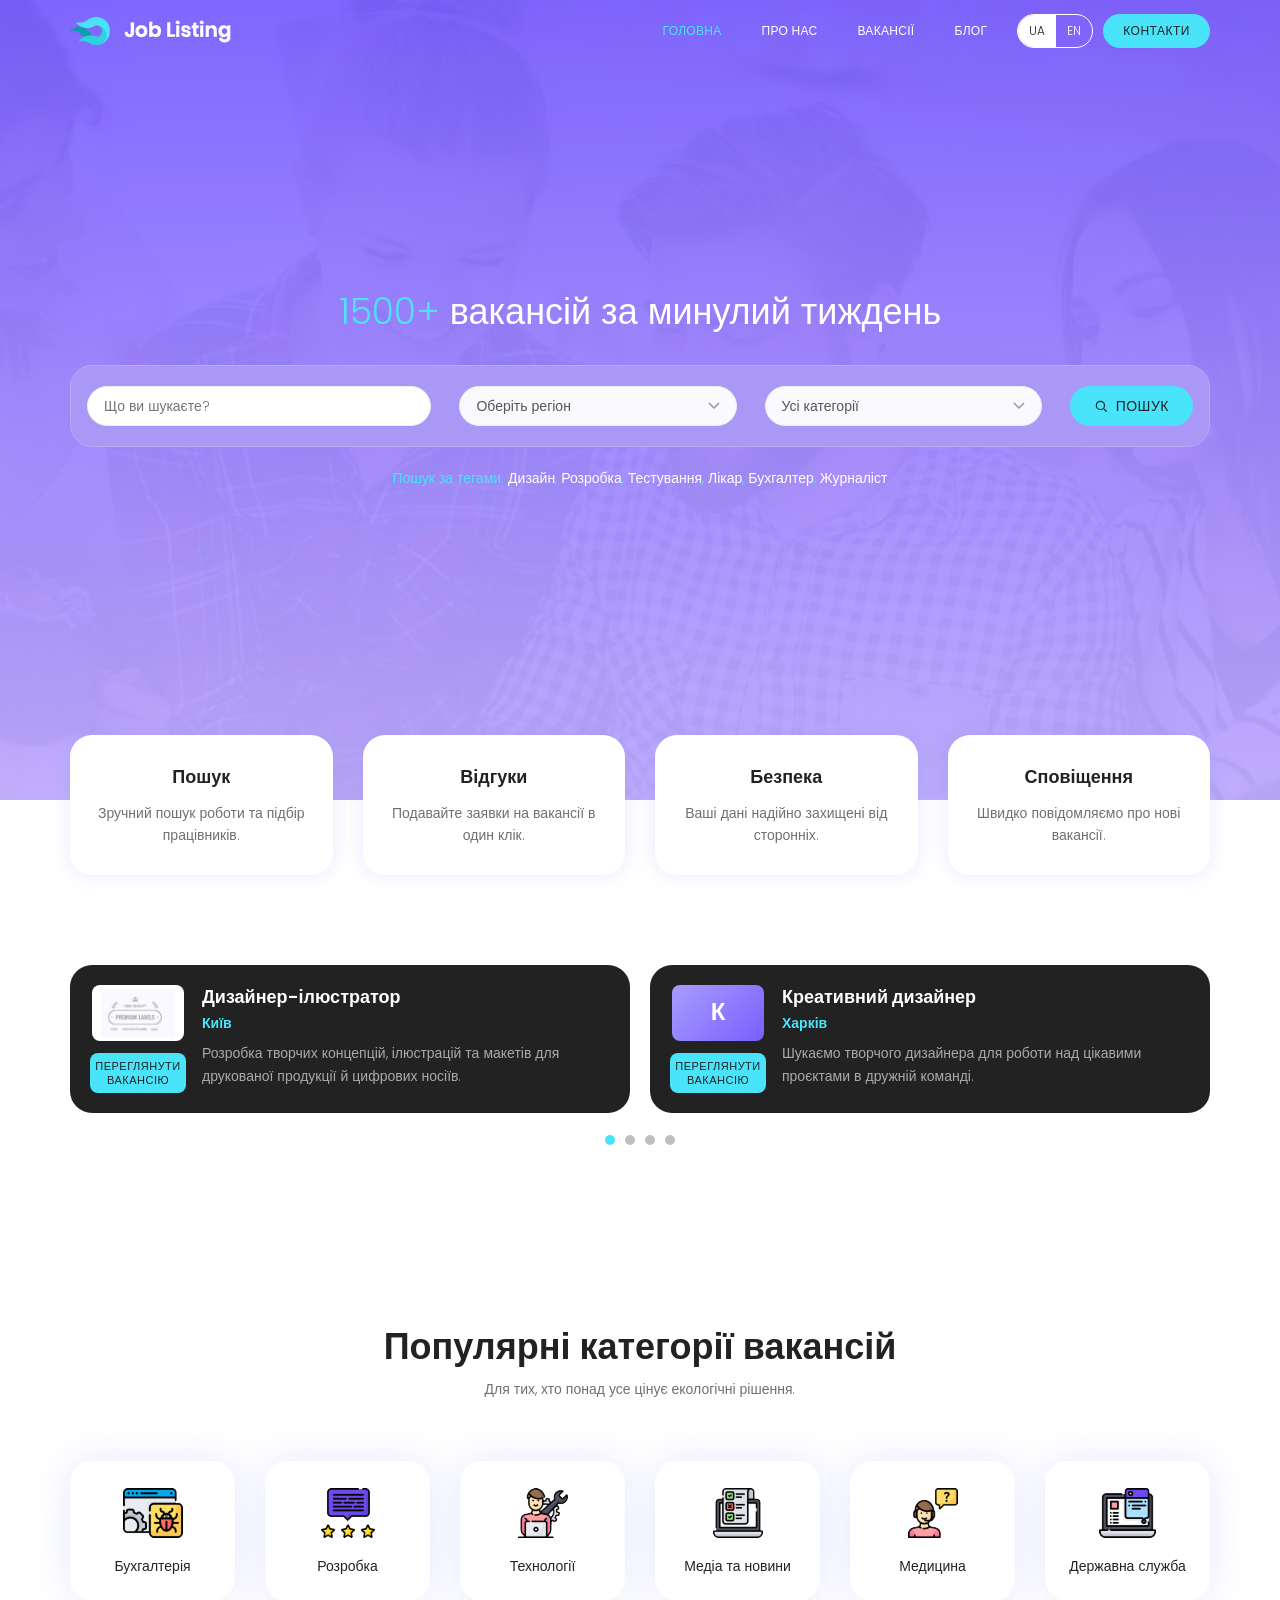
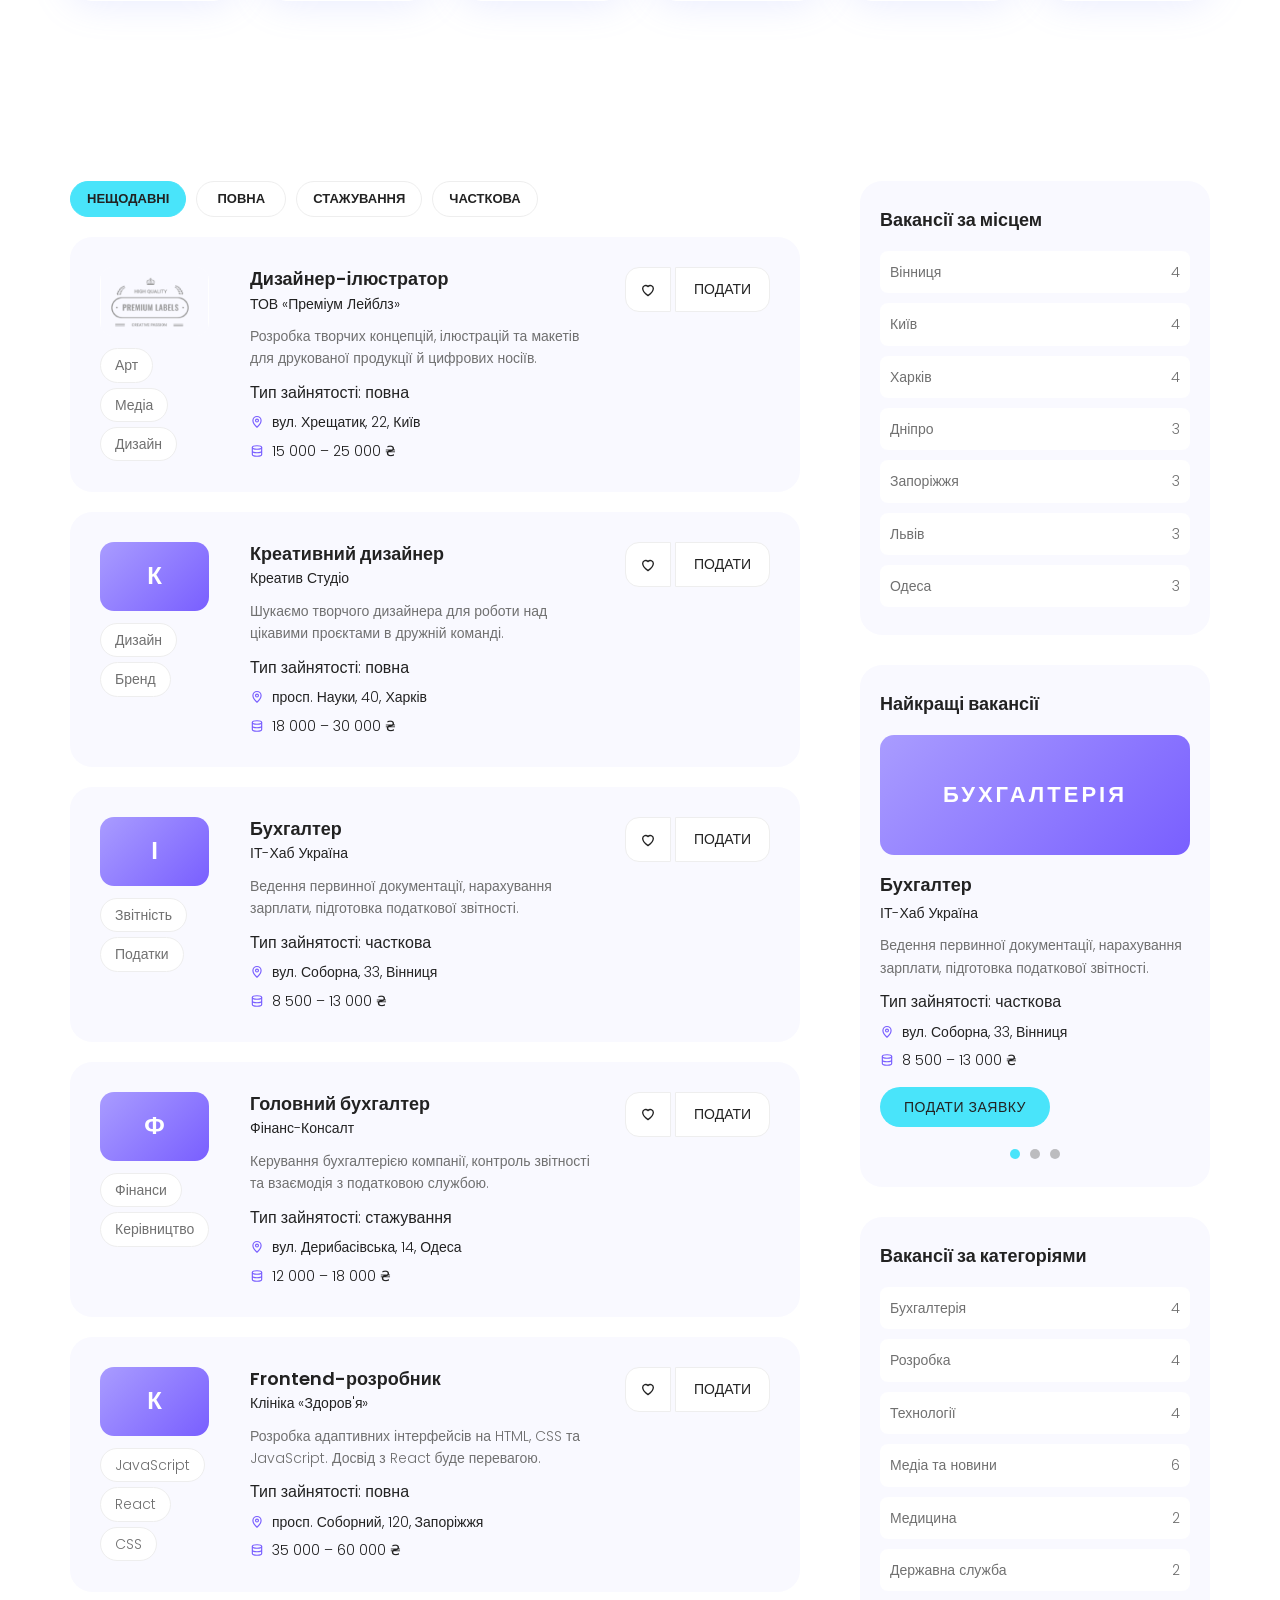
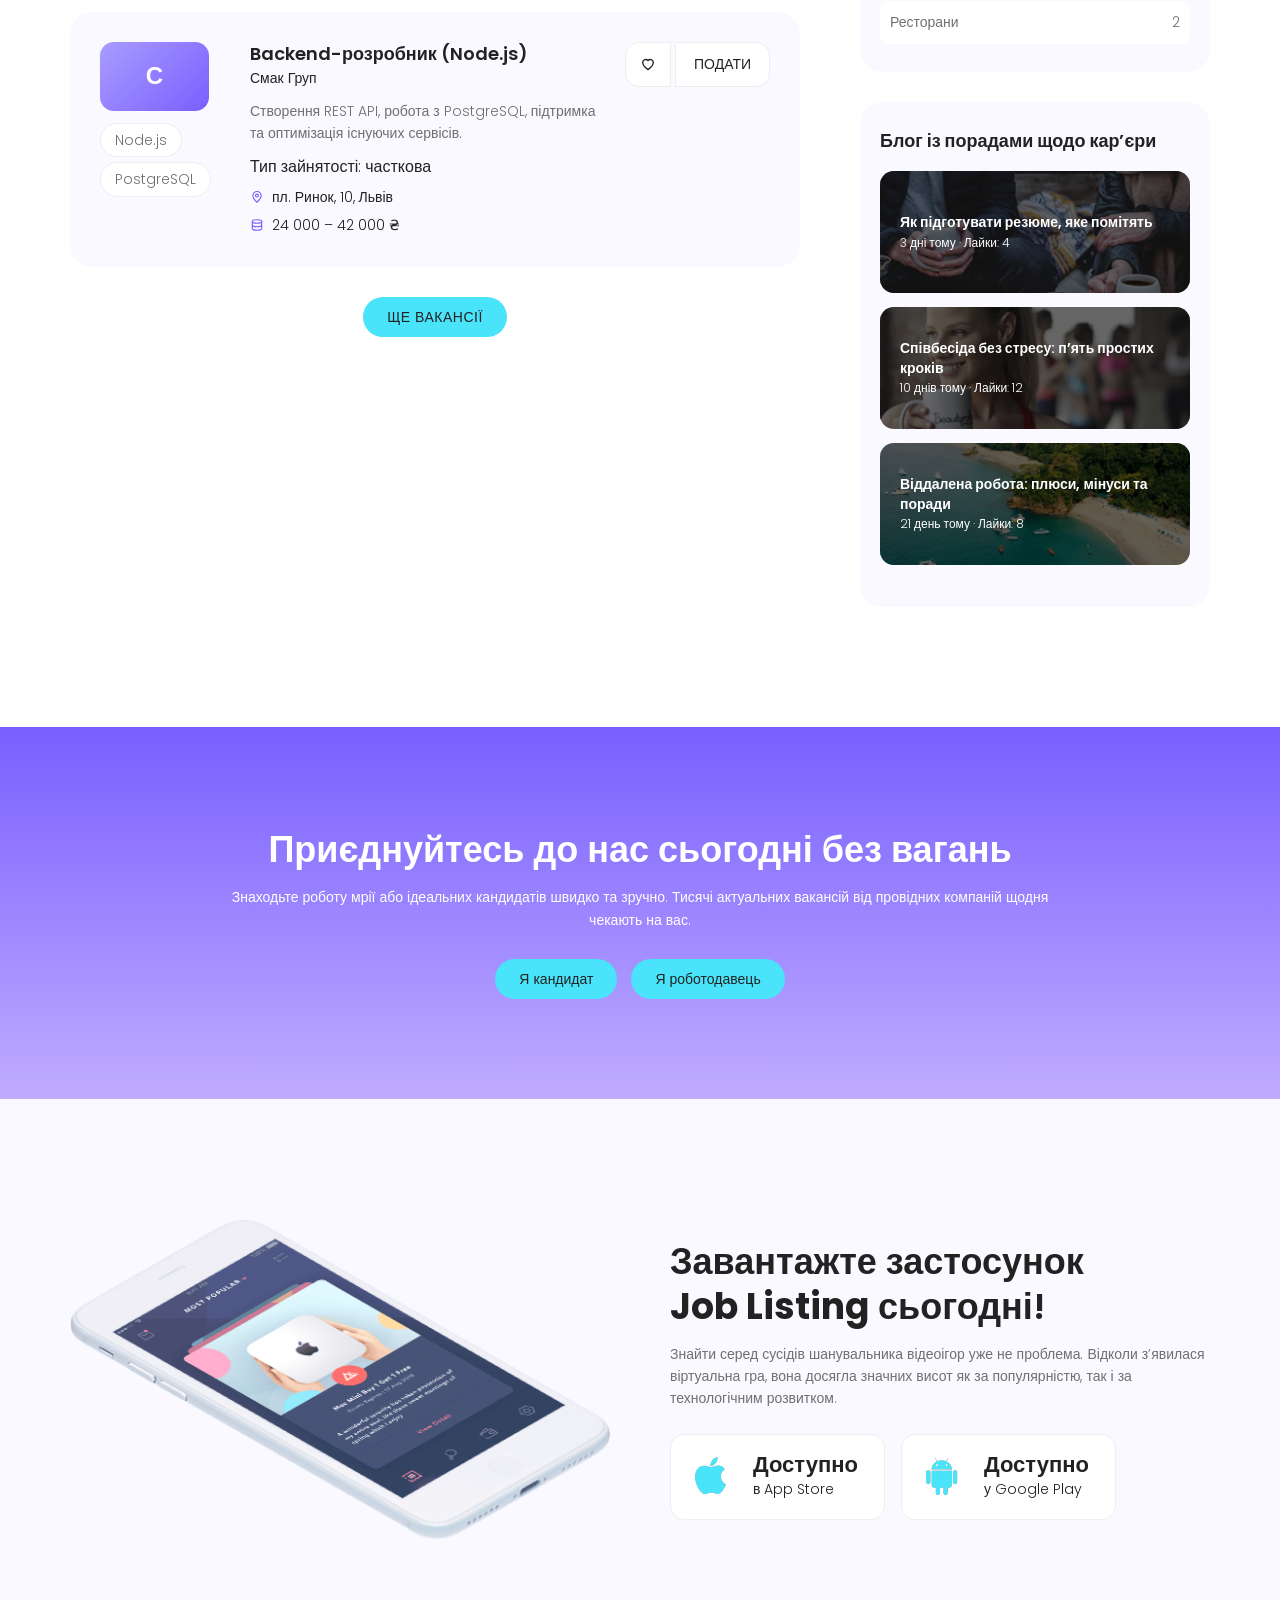
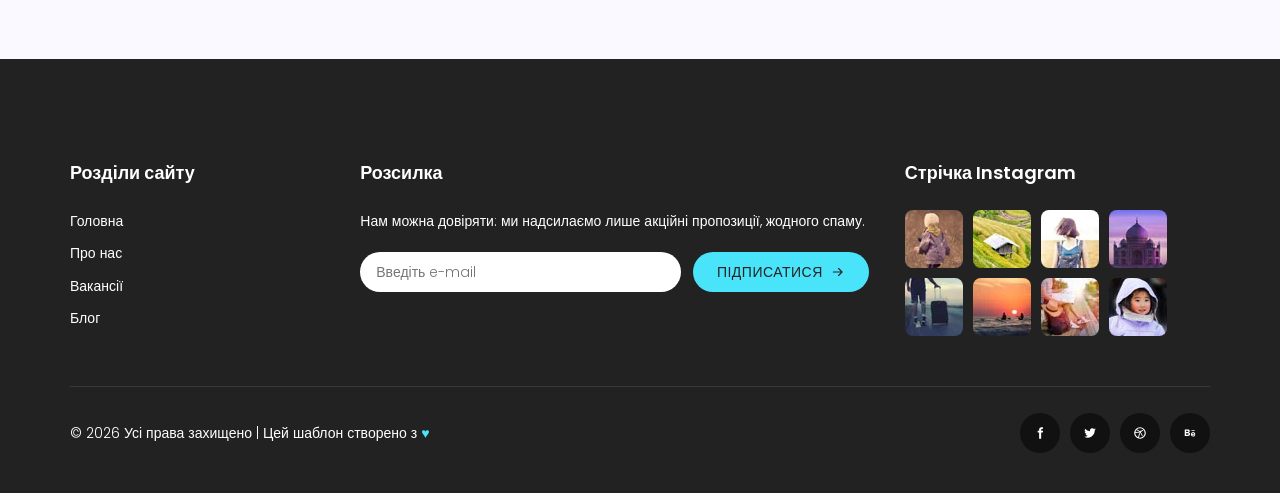
==== commit 9d531e42: "Contact button leads to 404 page" ====
--- a/index.html
+++ b/index.html
@@ -31,7 +31,7 @@
           <button type="button" data-lang="uk" aria-pressed="true">UA</button>
           <button type="button" data-lang="en" aria-pressed="false">EN</button>
         </div>
-        <button class="btn" type="button" data-open-modal="contact" data-i18n="nav.contact">Контакти</button>
+        <a class="btn" href="404.html" data-i18n="nav.contact">Контакти</a>
       </div>
     </nav>
   </div>
@@ -190,7 +190,7 @@
 
 <dialog class="modal" id="modal" aria-labelledby="modal-title">
   <button class="modal__close" type="button" data-close-modal aria-label="Закрити" data-i18n-aria-label="modal.close"><svg class="icon" aria-hidden="true" focusable="false"><use href="assets/img/sprite.svg#icon-close"></use></svg></button>
-  
+  <h2 id="modal-title"></h2>
   <p class="modal__lead" id="modal-lead"></p>
   <form id="modal-form" novalidate>
     <input type="hidden" name="kind" value="contact">
--- a/assets/css/style.css
+++ b/assets/css/style.css
@@ -98,7 +98,7 @@
   margin: -1px;
   padding: 0;
   overflow: hidden;
-  clip: rect(0 0 0 0);
+  clip-path: inset(50%);
   white-space: nowrap;
   border: 0;
 }
@@ -151,7 +151,7 @@
   padding: 0 24px;
   border-radius: var(--radius-pill);
   background: var(--accent);
-  color: #fff;
+  color: var(--dark);
   font-size: 14px;
   font-weight: 500;
   text-transform: uppercase;
@@ -525,7 +525,6 @@
   display: -webkit-box;
   -webkit-box-orient: vertical;
   -webkit-line-clamp: 3;
-  line-clamp: 3;
   overflow: hidden;
 }
 
@@ -599,7 +598,7 @@
 .job-filters button[aria-pressed="true"] {
   background: var(--accent);
   border-color: var(--accent);
-  color: #fff;
+  color: var(--dark);
 }
 
 .job-list {
@@ -891,7 +890,7 @@
 .pagination [aria-current="page"] {
   background: var(--accent);
   border-color: var(--accent);
-  color: #fff;
+  color: var(--dark);
 }
 
 .pagination [aria-disabled="true"] {
@@ -1526,6 +1525,64 @@
 .modal .form-note {
   margin-top: 12px;
   text-align: center;
+}
+
+/* article window on the blog page */
+.modal--article {
+  width: min(94vw, 720px);
+  padding: 0 0 28px;
+  overflow-y: auto;
+}
+
+.modal--article .modal__close {
+  z-index: 1;
+  background: #fff;
+}
+
+.article__cover {
+  display: block;
+  width: 100%;
+  height: auto;
+  aspect-ratio: 670 / 312;
+  object-fit: cover;
+}
+
+.modal--article .post__cats,
+.modal--article h2,
+.article__body {
+  padding-right: 24px;
+  padding-left: 24px;
+}
+
+.modal--article .post__cats {
+  margin-top: 18px;
+}
+
+.modal--article h2 {
+  font-size: 24px;
+  line-height: 1.3;
+}
+
+.article__body p {
+  margin-top: 14px;
+  line-height: 1.7;
+}
+
+.article__lead {
+  font-weight: 500;
+}
+
+.post h2 a:hover {
+  color: var(--primary);
+}
+
+.post__cover[data-article-id],
+.post h2 a {
+  cursor: pointer;
+}
+
+.post__more {
+  margin: 4px 0 14px;
 }
 
 /* single column on phones; "minmax(0, 1fr)" lets long words and wide images shrink instead of stretching the page */
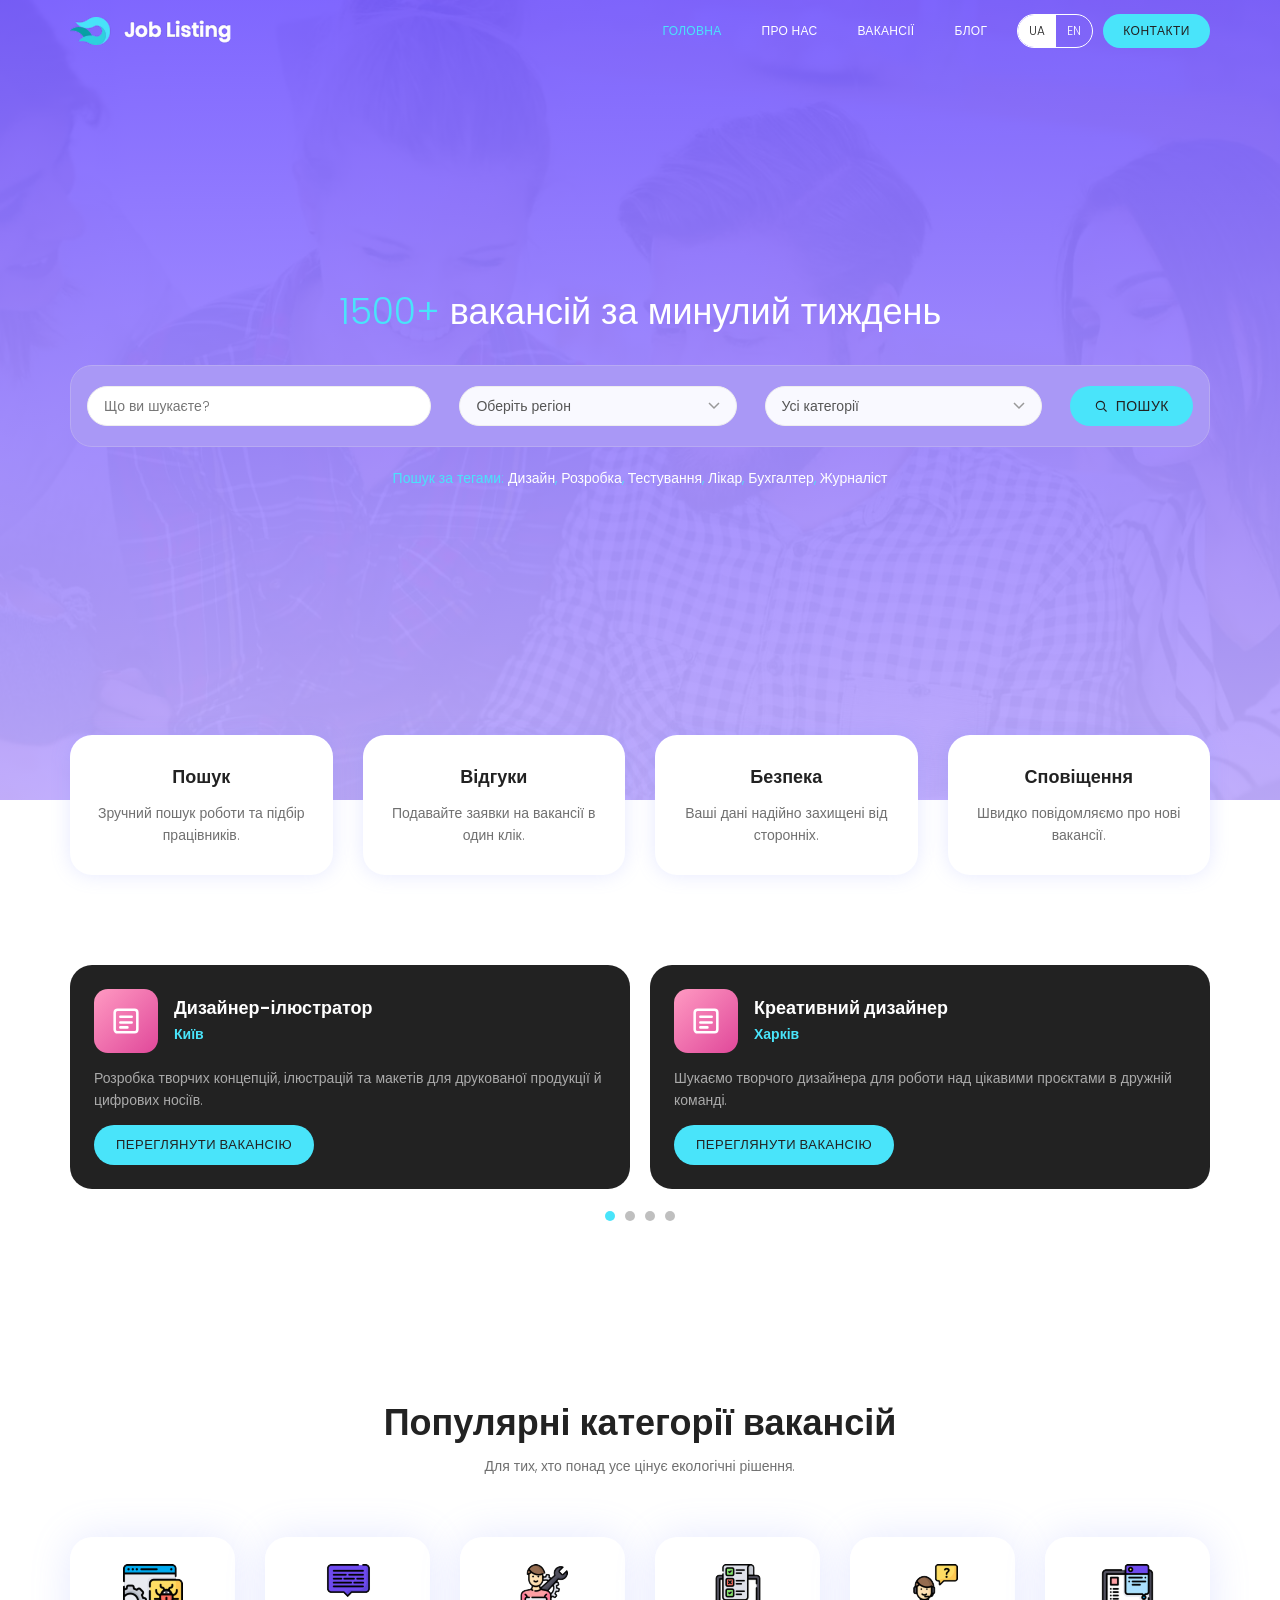
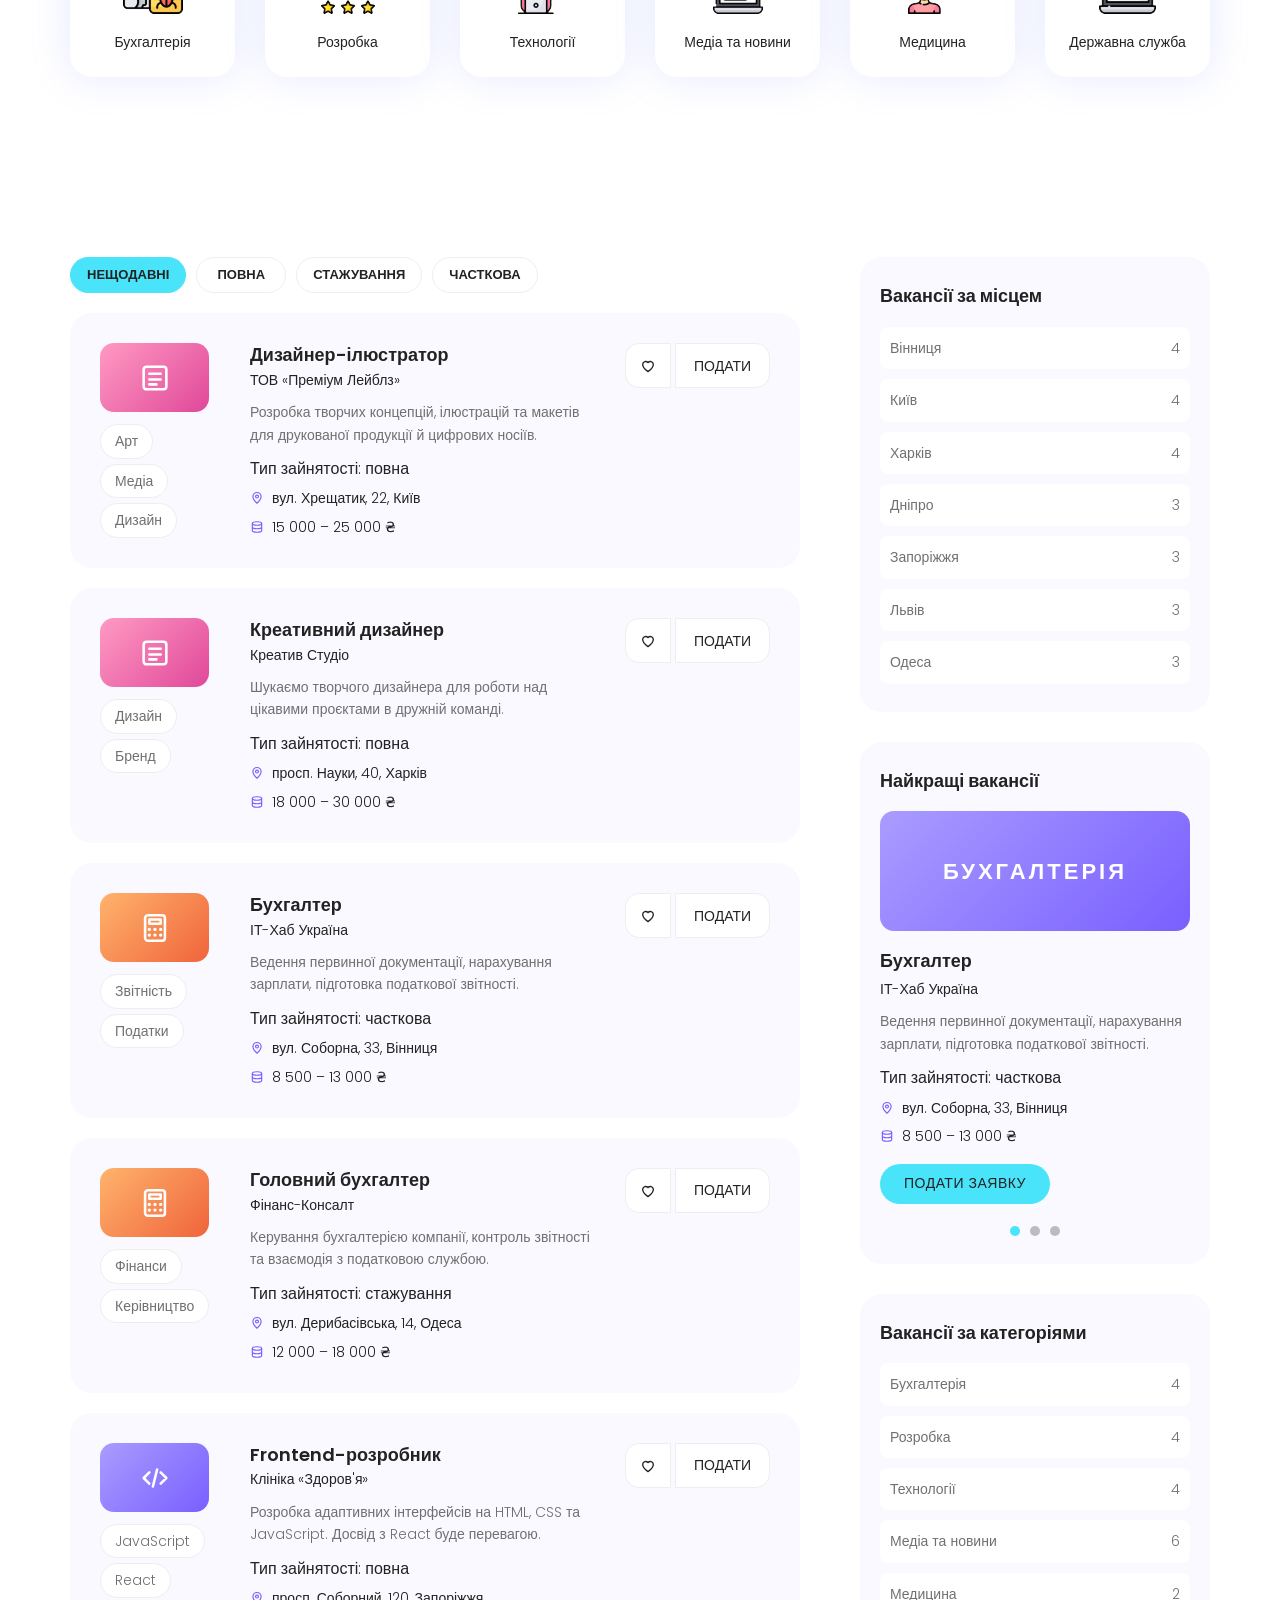
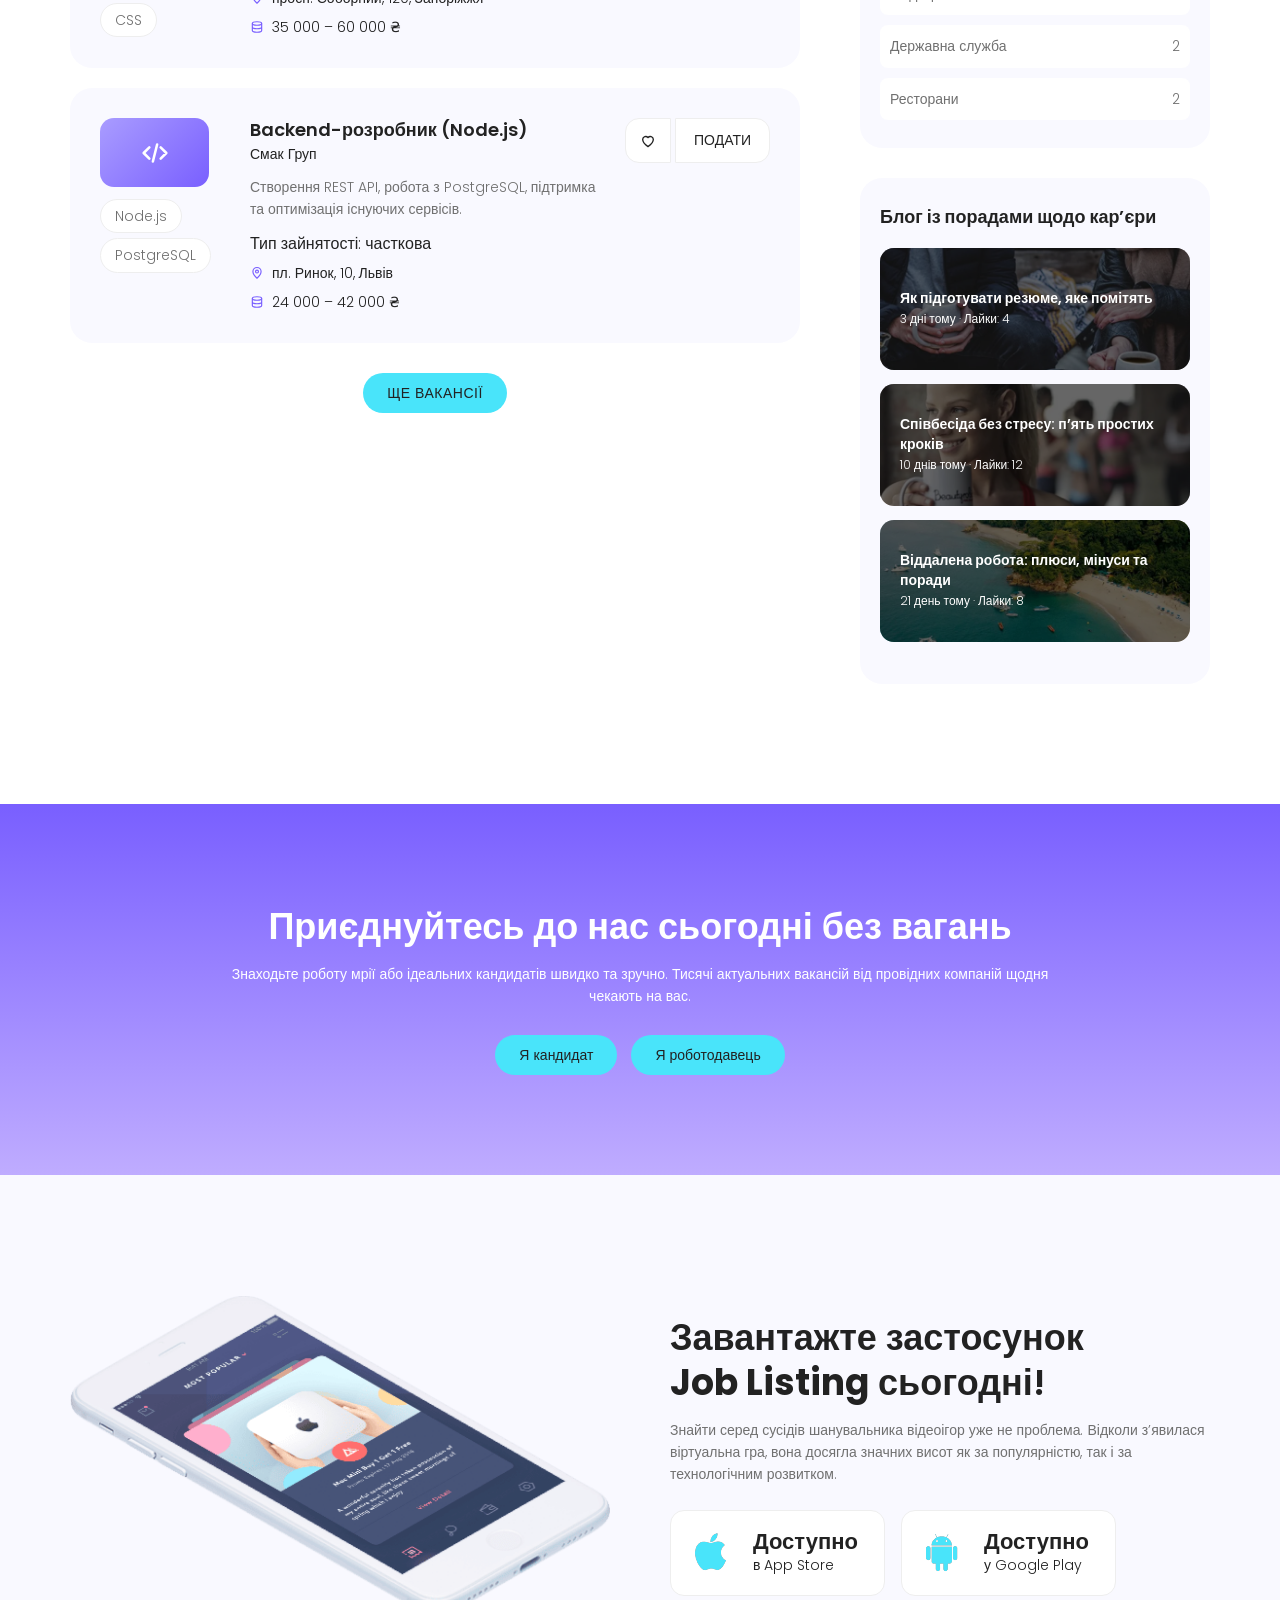
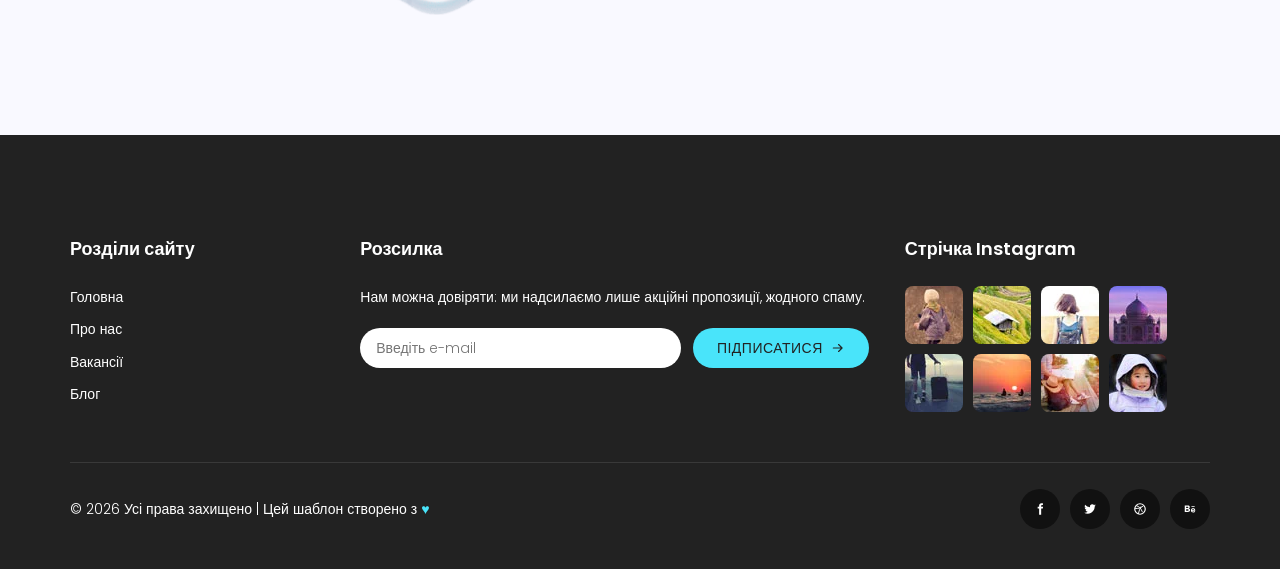
==== commit 80932541: "Job details window and application form flow" ====
--- a/index.html
+++ b/index.html
@@ -220,6 +220,23 @@
   </form>
 </dialog>
 
+<dialog class="modal modal--job" id="job-modal" aria-labelledby="job-modal-title">
+  <button class="modal__close" type="button" data-close-job aria-label="Закрити" data-i18n-aria-label="modal.close"><svg class="icon" aria-hidden="true" focusable="false"><use href="assets/img/sprite.svg#icon-close"></use></svg></button>
+  <div class="job-modal__head">
+    <div id="job-modal-logo"></div>
+    <div>
+      <h2 id="job-modal-title"></h2>
+      <p class="job-modal__company" id="job-modal-company"></p>
+    </div>
+  </div>
+  <div id="job-modal-info"></div>
+  <p class="job-modal__desc" id="job-modal-desc"></p>
+  <div class="job-card__tags" id="job-modal-tags"></div>
+  <div class="job-modal__footer">
+    <button class="btn" type="button" id="job-modal-fill"><span data-i18n="job.fill">Заповнити анкету</span></button>
+  </div>
+</dialog>
+
 <button class="to-top" type="button" hidden aria-label="Нагору" data-i18n-aria-label="totop"><svg class="icon" aria-hidden="true" focusable="false"><use href="assets/img/sprite.svg#icon-arrow-up"></use></svg></button>
 
 <script src="assets/js/data.js" defer></script>
--- a/assets/css/style.css
+++ b/assets/css/style.css
@@ -463,46 +463,38 @@
 
 .hot-card {
   flex: 0 0 90%;
-  display: grid;
-  grid-template-columns: 96px minmax(0, 1fr);
-  gap: 16px;
-  padding: 20px;
+  display: flex;
+  flex-direction: column;
+  gap: 14px;
+  padding: 24px;
   border-radius: var(--radius-l);
   background: var(--dark);
   color: #fff;
 }
 
-.hot-card__side {
-  display: flex;
-  flex-direction: column;
-  align-items: center;
-  justify-content: space-between;
-  gap: 12px;
+.hot-card__head {
+  display: flex;
+  align-items: center;
+  gap: 16px;
+}
+
+/* the logo and the letter block have the same size, so all cards look alike */
+.hot-card__logo,
+.hot-card .job-card__initials {
+  flex: none;
+  width: 64px;
+  height: 64px;
+  border-radius: var(--radius-m);
 }
 
 .hot-card__logo {
-  width: 92px;
-  height: 56px;
-  padding: 4px;
-  border-radius: var(--radius-s);
+  padding: 6px;
   background: #fff;
   object-fit: contain;
 }
 
-.hot-card .job-card__initials {
-  width: 92px;
-  height: 56px;
-  border-radius: var(--radius-s);
-}
-
-.hot-card .btn {
-  width: 100%;
-  min-height: 40px;
-  padding: 6px 8px;
-  border-radius: var(--radius-s);
-  font-size: 11px;
-  font-weight: 400;
-  line-height: 1.3;
+.hot-card__logo.is-photo {
+  padding: 0;
 }
 
 .hot-card h3 {
@@ -512,13 +504,22 @@
 }
 
 .hot-card__place {
-  margin: 4px 0 8px;
+  margin-top: 4px;
   color: var(--accent);
   font-weight: 600;
 }
 
-.hot-card p:last-child {
+.hot-card .clamp-3 {
   color: #aaa;
+}
+
+/* the button sits at the bottom of every card, so the buttons are on one line */
+.hot-card .btn {
+  align-self: flex-start;
+  margin-top: auto;
+  padding: 0 22px;
+  font-size: 13px;
+  white-space: nowrap;
 }
 
 .clamp-3 {
@@ -622,7 +623,12 @@
   background: #fff;
 }
 
-/* shown when a company has no logo */
+.is-photo {
+  background: var(--soft);
+  object-fit: cover;
+}
+
+/* shown when a company has no photo: the icon of its category on a coloured block */
 .job-card__initials {
   display: flex;
   align-items: center;
@@ -632,9 +638,20 @@
   border-radius: var(--radius-m);
   background: linear-gradient(135deg, #a99cff, var(--primary));
   color: #fff;
-  font-size: 24px;
-  font-weight: 600;
-}
+}
+
+.job-card__initials .icon {
+  width: 34px;
+  height: 34px;
+}
+
+.cat-accounting { background: linear-gradient(135deg, #ffb36b, #f0643c); }
+.cat-development { background: linear-gradient(135deg, #a99cff, #795fff); }
+.cat-technology { background: linear-gradient(135deg, #5fd4ff, #2f8cf0); }
+.cat-media { background: linear-gradient(135deg, #ff9ac2, #e0489a); }
+.cat-medical { background: linear-gradient(135deg, #6be8b4, #1fb383); }
+.cat-government { background: linear-gradient(135deg, #8fa3c8, #4a5f8f); }
+.cat-restaurants { background: linear-gradient(135deg, #ffd36b, #f0a21c); }
 
 .job-card__tags {
   display: flex;
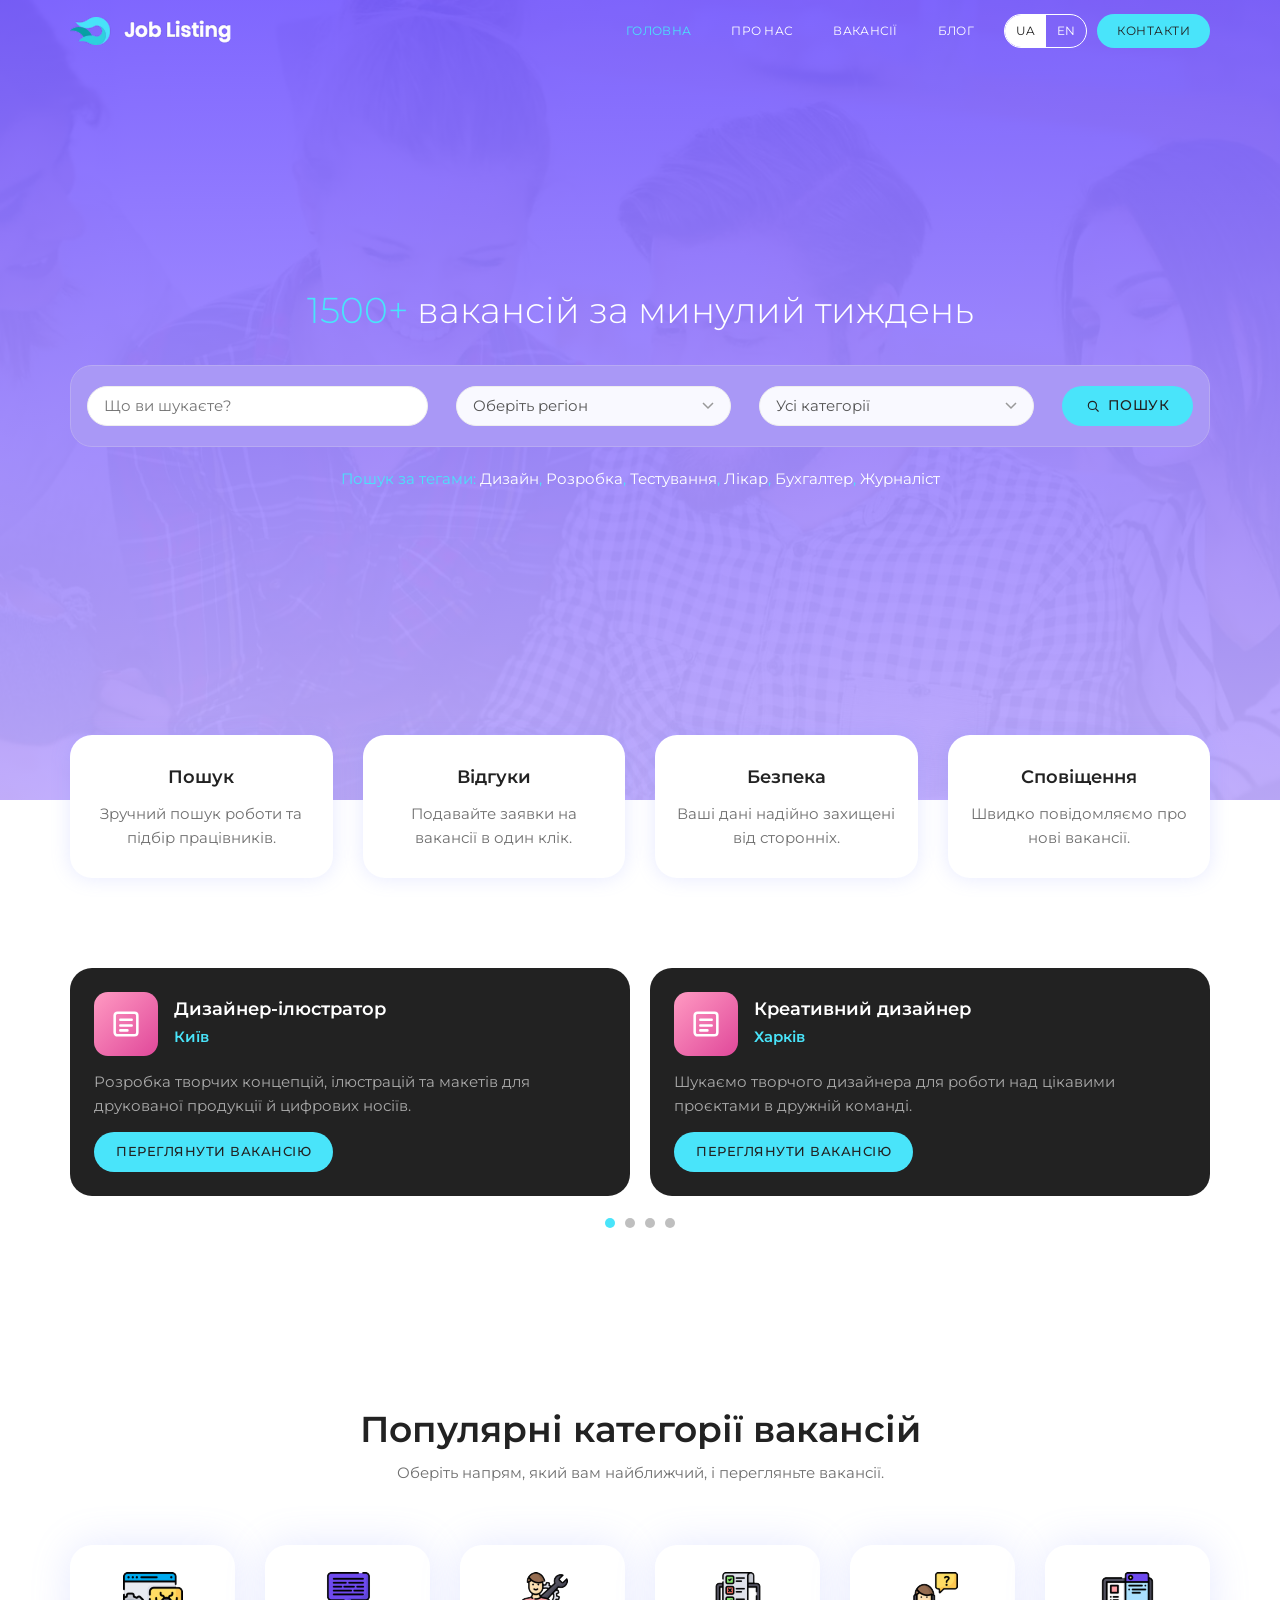
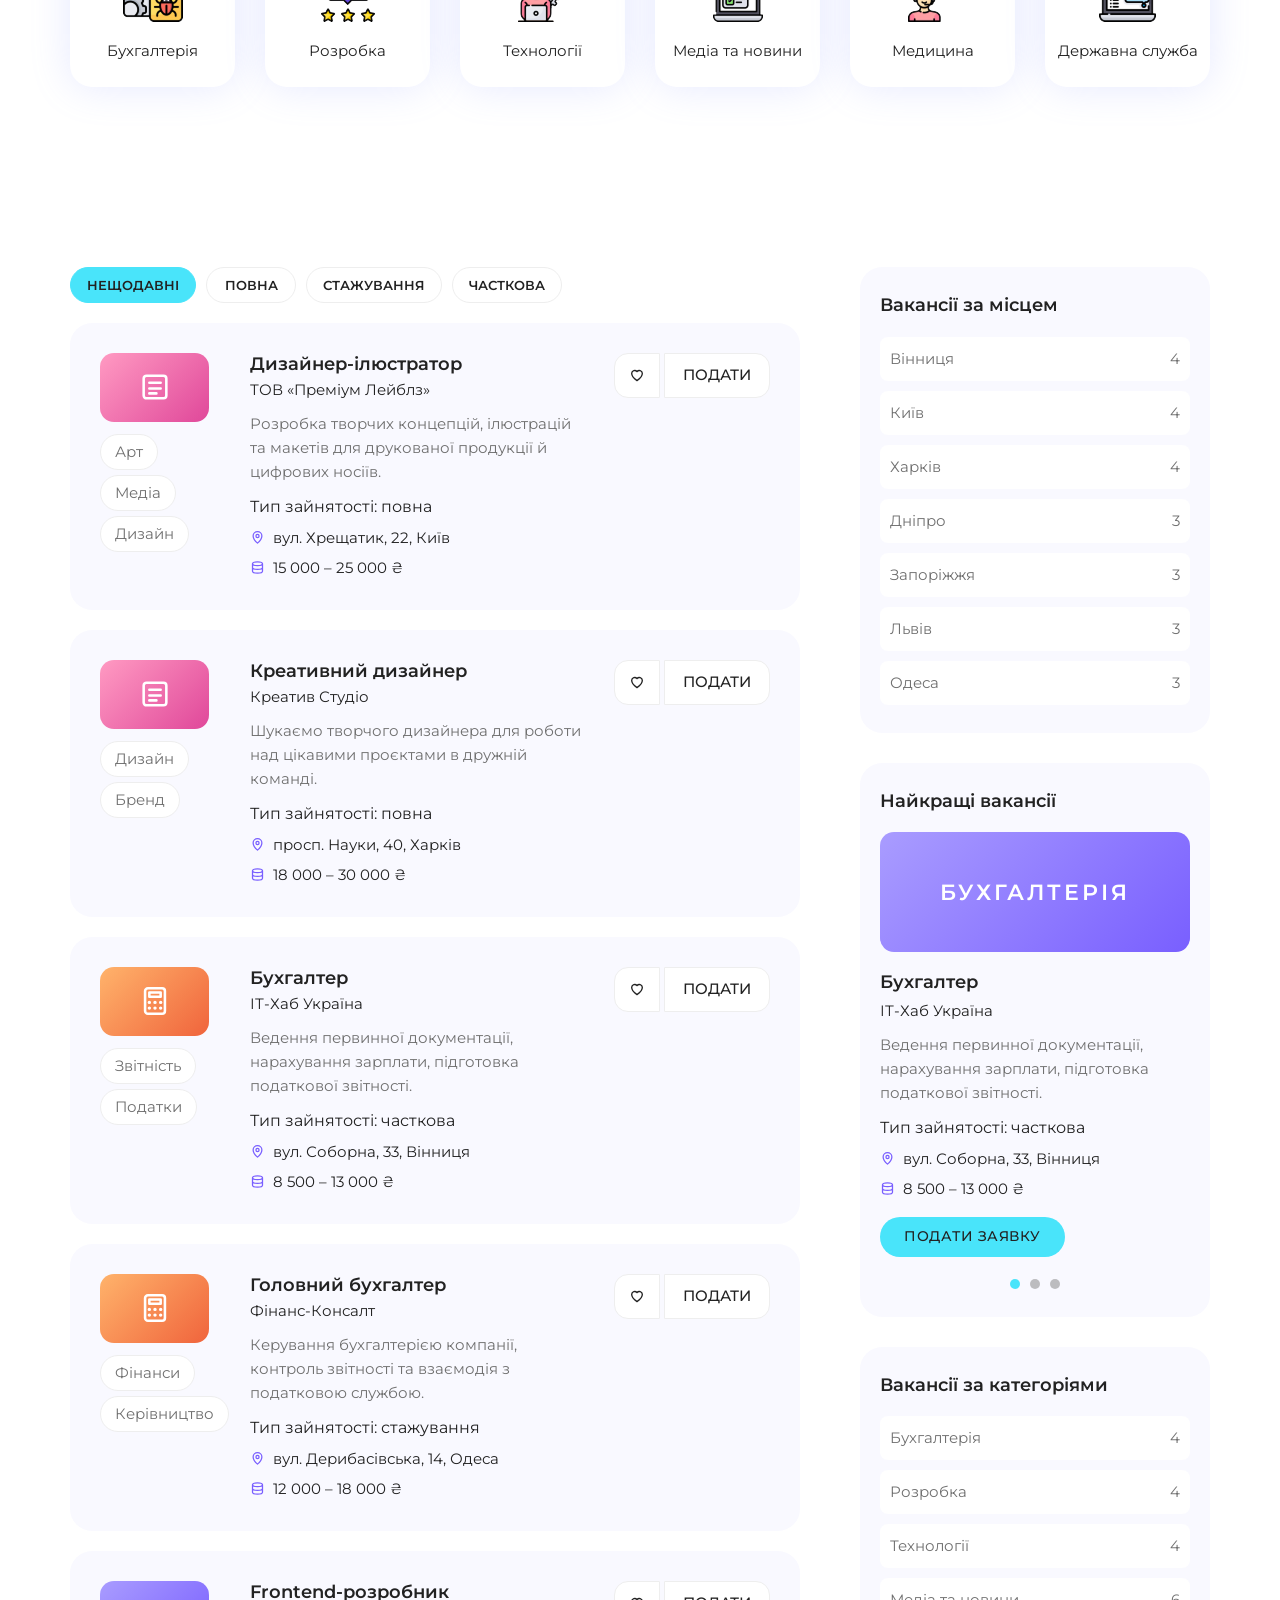
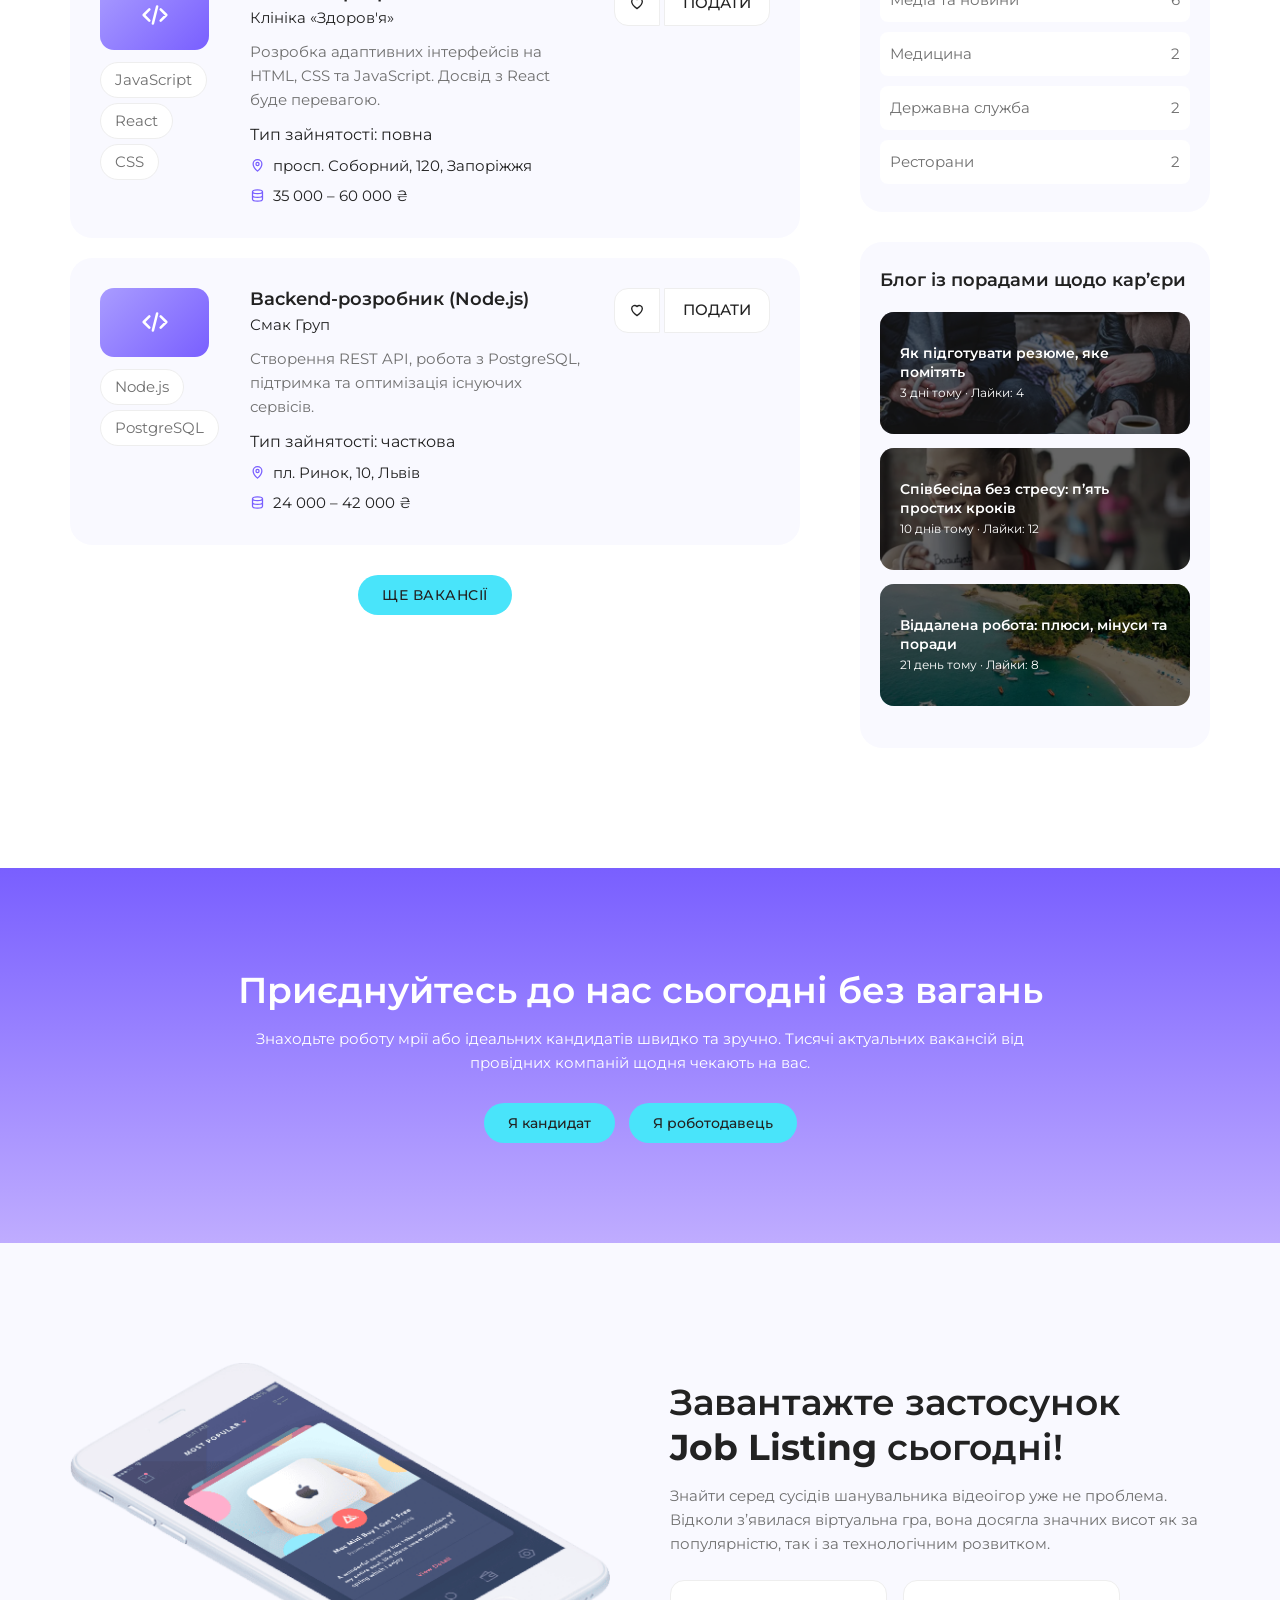
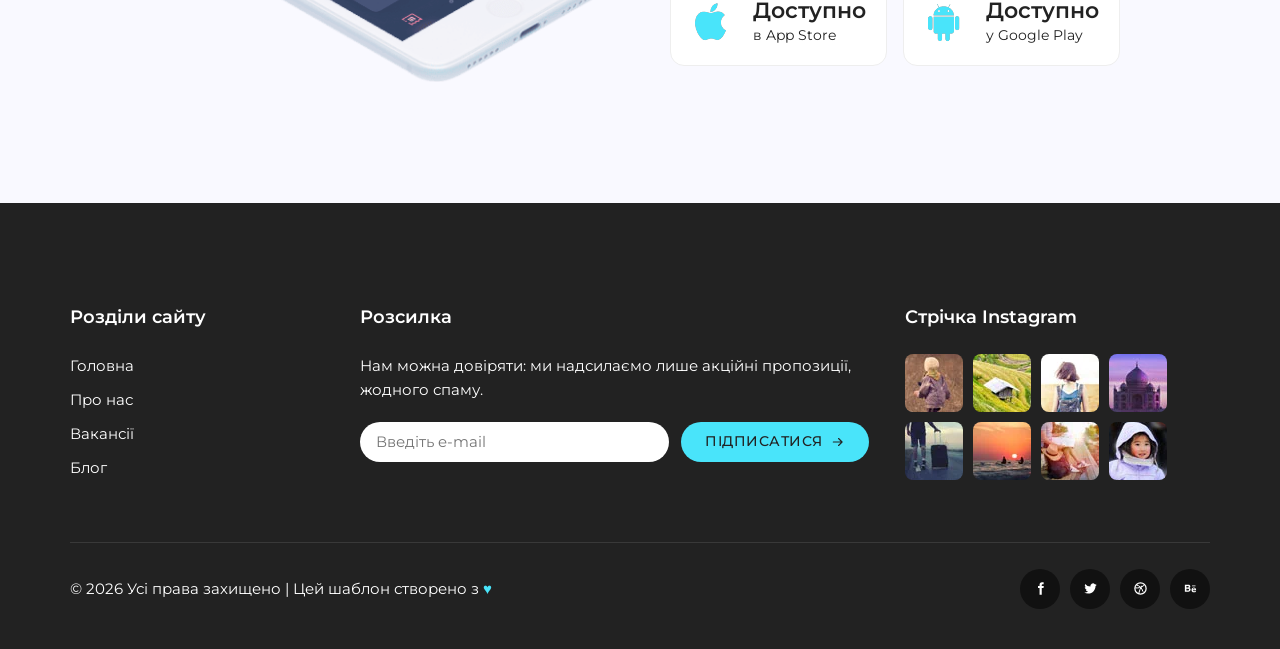
==== commit dbea1e70: "New font, why-us redesign, review arrows" ====
--- a/index.html
+++ b/index.html
@@ -6,9 +6,7 @@
 <title data-i18n="meta.index.html.title">Job Listing — пошук роботи та вакансій в Україні</title>
 <meta name="description" content="Тисячі актуальних вакансій у Києві, Львові, Одесі та інших містах України. Шукайте роботу за категорією, містом і типом зайнятості." data-i18n-content="meta.index.html.desc">
 <link rel="icon" href="assets/img/favicon.svg" type="image/svg+xml">
-<link rel="preconnect" href="https://fonts.googleapis.com">
-<link rel="preconnect" href="https://fonts.gstatic.com" crossorigin>
-<link href="https://fonts.googleapis.com/css2?family=Poppins:wght@300;400;500;600;700&amp;display=swap" rel="stylesheet">
+<link rel="preload" href="assets/fonts/montserrat-cyrillic-600-normal.woff2" as="font" type="font/woff2" crossorigin>
 <link rel="preload" as="image" href="assets/img/hero-bg.webp" type="image/webp">
 <link rel="stylesheet" href="assets/css/style.css">
 </head>
@@ -77,7 +75,7 @@
 <section class="section" aria-labelledby="cats-title">
   <div class="container">
     <h2 id="cats-title" class="section-title" data-i18n="cats.title">Популярні категорії вакансій</h2>
-    <p class="section-subtitle" data-i18n="cats.sub">Для тих, хто понад усе цінує екологічні рішення.</p>
+    <p class="section-subtitle" data-i18n="cats.sub">Оберіть напрям, який вам найближчий, і перегляньте вакансії.</p>
     <div class="category-grid" id="category-grid"></div>
   </div>
 </section>
@@ -125,7 +123,7 @@
     <p data-i18n="cta.text">Знаходьте роботу мрії або ідеальних кандидатів швидко та зручно. Тисячі актуальних вакансій від провідних компаній щодня чекають на вас.</p>
     <div class="cta-buttons">
       <a class="btn" href="vacancies.html" data-i18n="cta.candidate">Я кандидат</a>
-      <button class="btn" type="button" data-open-modal="contact" data-i18n="cta.employer">Я роботодавець</button>
+      <button class="btn" type="button" data-open-modal="employer" data-i18n="cta.employer">Я роботодавець</button>
     </div>
   </div>
 </section>
@@ -195,6 +193,13 @@
   <form id="modal-form" novalidate>
     <input type="hidden" name="kind" value="contact">
     <input type="hidden" name="job_id" value="">
+    <div hidden data-only="employer">
+    <div class="form-row">
+        <label for="f-company" data-i18n="form.company">Назва компанії</label>
+        <input id="f-company" name="company" type="text" autocomplete="organization">
+        <p class="form-error" data-error-for="company"></p>
+      </div>
+    </div>
     <div class="form-row">
         <label for="f-name" data-i18n="form.name">Ім’я</label>
         <input id="f-name" name="name" type="text" autocomplete="name">
--- a/assets/css/style.css
+++ b/assets/css/style.css
@@ -8,6 +8,187 @@
    ========================================================================== */
 
 /* ---------- 1. Variables and reset ---------- */
+
+/* Montserrat is stored in the project (assets/fonts), it has Ukrainian letters */
+@font-face {
+  font-family: 'Montserrat';
+  font-style: normal;
+  font-weight: 300;
+  font-display: swap;
+  src: url("../fonts/montserrat-cyrillic-ext-300-normal.woff2") format('woff2');
+  unicode-range: U+0460-052F,U+1C80-1C8A,U+20B4,U+2DE0-2DFF,U+A640-A69F,U+FE2E-FE2F;
+}
+
+@font-face {
+  font-family: 'Montserrat';
+  font-style: normal;
+  font-weight: 300;
+  font-display: swap;
+  src: url("../fonts/montserrat-cyrillic-300-normal.woff2") format('woff2');
+  unicode-range: U+0301,U+0400-045F,U+0490-0491,U+04B0-04B1,U+2116;
+}
+
+@font-face {
+  font-family: 'Montserrat';
+  font-style: normal;
+  font-weight: 300;
+  font-display: swap;
+  src: url("../fonts/montserrat-latin-ext-300-normal.woff2") format('woff2');
+  unicode-range: U+0100-02BA,U+02BD-02C5,U+02C7-02CC,U+02CE-02D7,U+02DD-02FF,U+0304,U+0308,U+0329,U+1D00-1DBF,U+1E00-1E9F,U+1EF2-1EFF,U+2020,U+20A0-20AB,U+20AD-20C0,U+2113,U+2C60-2C7F,U+A720-A7FF;
+}
+
+@font-face {
+  font-family: 'Montserrat';
+  font-style: normal;
+  font-weight: 300;
+  font-display: swap;
+  src: url("../fonts/montserrat-latin-300-normal.woff2") format('woff2');
+  unicode-range: U+0000-00FF,U+0131,U+0152-0153,U+02BB-02BC,U+02C6,U+02DA,U+02DC,U+0304,U+0308,U+0329,U+2000-206F,U+20AC,U+2122,U+2191,U+2193,U+2212,U+2215,U+FEFF,U+FFFD;
+}
+
+@font-face {
+  font-family: 'Montserrat';
+  font-style: normal;
+  font-weight: 400;
+  font-display: swap;
+  src: url("../fonts/montserrat-cyrillic-ext-400-normal.woff2") format('woff2');
+  unicode-range: U+0460-052F,U+1C80-1C8A,U+20B4,U+2DE0-2DFF,U+A640-A69F,U+FE2E-FE2F;
+}
+
+@font-face {
+  font-family: 'Montserrat';
+  font-style: normal;
+  font-weight: 400;
+  font-display: swap;
+  src: url("../fonts/montserrat-cyrillic-400-normal.woff2") format('woff2');
+  unicode-range: U+0301,U+0400-045F,U+0490-0491,U+04B0-04B1,U+2116;
+}
+
+@font-face {
+  font-family: 'Montserrat';
+  font-style: normal;
+  font-weight: 400;
+  font-display: swap;
+  src: url("../fonts/montserrat-latin-ext-400-normal.woff2") format('woff2');
+  unicode-range: U+0100-02BA,U+02BD-02C5,U+02C7-02CC,U+02CE-02D7,U+02DD-02FF,U+0304,U+0308,U+0329,U+1D00-1DBF,U+1E00-1E9F,U+1EF2-1EFF,U+2020,U+20A0-20AB,U+20AD-20C0,U+2113,U+2C60-2C7F,U+A720-A7FF;
+}
+
+@font-face {
+  font-family: 'Montserrat';
+  font-style: normal;
+  font-weight: 400;
+  font-display: swap;
+  src: url("../fonts/montserrat-latin-400-normal.woff2") format('woff2');
+  unicode-range: U+0000-00FF,U+0131,U+0152-0153,U+02BB-02BC,U+02C6,U+02DA,U+02DC,U+0304,U+0308,U+0329,U+2000-206F,U+20AC,U+2122,U+2191,U+2193,U+2212,U+2215,U+FEFF,U+FFFD;
+}
+
+@font-face {
+  font-family: 'Montserrat';
+  font-style: normal;
+  font-weight: 500;
+  font-display: swap;
+  src: url("../fonts/montserrat-cyrillic-ext-500-normal.woff2") format('woff2');
+  unicode-range: U+0460-052F,U+1C80-1C8A,U+20B4,U+2DE0-2DFF,U+A640-A69F,U+FE2E-FE2F;
+}
+
+@font-face {
+  font-family: 'Montserrat';
+  font-style: normal;
+  font-weight: 500;
+  font-display: swap;
+  src: url("../fonts/montserrat-cyrillic-500-normal.woff2") format('woff2');
+  unicode-range: U+0301,U+0400-045F,U+0490-0491,U+04B0-04B1,U+2116;
+}
+
+@font-face {
+  font-family: 'Montserrat';
+  font-style: normal;
+  font-weight: 500;
+  font-display: swap;
+  src: url("../fonts/montserrat-latin-ext-500-normal.woff2") format('woff2');
+  unicode-range: U+0100-02BA,U+02BD-02C5,U+02C7-02CC,U+02CE-02D7,U+02DD-02FF,U+0304,U+0308,U+0329,U+1D00-1DBF,U+1E00-1E9F,U+1EF2-1EFF,U+2020,U+20A0-20AB,U+20AD-20C0,U+2113,U+2C60-2C7F,U+A720-A7FF;
+}
+
+@font-face {
+  font-family: 'Montserrat';
+  font-style: normal;
+  font-weight: 500;
+  font-display: swap;
+  src: url("../fonts/montserrat-latin-500-normal.woff2") format('woff2');
+  unicode-range: U+0000-00FF,U+0131,U+0152-0153,U+02BB-02BC,U+02C6,U+02DA,U+02DC,U+0304,U+0308,U+0329,U+2000-206F,U+20AC,U+2122,U+2191,U+2193,U+2212,U+2215,U+FEFF,U+FFFD;
+}
+
+@font-face {
+  font-family: 'Montserrat';
+  font-style: normal;
+  font-weight: 600;
+  font-display: swap;
+  src: url("../fonts/montserrat-cyrillic-ext-600-normal.woff2") format('woff2');
+  unicode-range: U+0460-052F,U+1C80-1C8A,U+20B4,U+2DE0-2DFF,U+A640-A69F,U+FE2E-FE2F;
+}
+
+@font-face {
+  font-family: 'Montserrat';
+  font-style: normal;
+  font-weight: 600;
+  font-display: swap;
+  src: url("../fonts/montserrat-cyrillic-600-normal.woff2") format('woff2');
+  unicode-range: U+0301,U+0400-045F,U+0490-0491,U+04B0-04B1,U+2116;
+}
+
+@font-face {
+  font-family: 'Montserrat';
+  font-style: normal;
+  font-weight: 600;
+  font-display: swap;
+  src: url("../fonts/montserrat-latin-ext-600-normal.woff2") format('woff2');
+  unicode-range: U+0100-02BA,U+02BD-02C5,U+02C7-02CC,U+02CE-02D7,U+02DD-02FF,U+0304,U+0308,U+0329,U+1D00-1DBF,U+1E00-1E9F,U+1EF2-1EFF,U+2020,U+20A0-20AB,U+20AD-20C0,U+2113,U+2C60-2C7F,U+A720-A7FF;
+}
+
+@font-face {
+  font-family: 'Montserrat';
+  font-style: normal;
+  font-weight: 600;
+  font-display: swap;
+  src: url("../fonts/montserrat-latin-600-normal.woff2") format('woff2');
+  unicode-range: U+0000-00FF,U+0131,U+0152-0153,U+02BB-02BC,U+02C6,U+02DA,U+02DC,U+0304,U+0308,U+0329,U+2000-206F,U+20AC,U+2122,U+2191,U+2193,U+2212,U+2215,U+FEFF,U+FFFD;
+}
+
+@font-face {
+  font-family: 'Montserrat';
+  font-style: normal;
+  font-weight: 700;
+  font-display: swap;
+  src: url("../fonts/montserrat-cyrillic-ext-700-normal.woff2") format('woff2');
+  unicode-range: U+0460-052F,U+1C80-1C8A,U+20B4,U+2DE0-2DFF,U+A640-A69F,U+FE2E-FE2F;
+}
+
+@font-face {
+  font-family: 'Montserrat';
+  font-style: normal;
+  font-weight: 700;
+  font-display: swap;
+  src: url("../fonts/montserrat-cyrillic-700-normal.woff2") format('woff2');
+  unicode-range: U+0301,U+0400-045F,U+0490-0491,U+04B0-04B1,U+2116;
+}
+
+@font-face {
+  font-family: 'Montserrat';
+  font-style: normal;
+  font-weight: 700;
+  font-display: swap;
+  src: url("../fonts/montserrat-latin-ext-700-normal.woff2") format('woff2');
+  unicode-range: U+0100-02BA,U+02BD-02C5,U+02C7-02CC,U+02CE-02D7,U+02DD-02FF,U+0304,U+0308,U+0329,U+1D00-1DBF,U+1E00-1E9F,U+1EF2-1EFF,U+2020,U+20A0-20AB,U+20AD-20C0,U+2113,U+2C60-2C7F,U+A720-A7FF;
+}
+
+@font-face {
+  font-family: 'Montserrat';
+  font-style: normal;
+  font-weight: 700;
+  font-display: swap;
+  src: url("../fonts/montserrat-latin-700-normal.woff2") format('woff2');
+  unicode-range: U+0000-00FF,U+0131,U+0152-0153,U+02BB-02BC,U+02C6,U+02DA,U+02DC,U+0304,U+0308,U+0329,U+2000-206F,U+20AC,U+2122,U+2191,U+2193,U+2212,U+2215,U+FEFF,U+FFFD;
+}
 
 :root {
   --primary: #795fff;
@@ -22,7 +203,7 @@
   --radius-l: 22px;
   --radius-pill: 999px;
   --shadow: 0 0 20px rgba(132, 144, 255, .2);
-  --font: 'Poppins', Arial, sans-serif;
+  --font: 'Montserrat', Arial, sans-serif;
 }
 
 *,
@@ -39,8 +220,8 @@
 body {
   margin: 0;
   font-family: var(--font);
-  font-size: 14px;
-  font-weight: 300;
+  font-size: 15px;
+  font-weight: 400;
   line-height: 1.6;
   color: var(--dark);
   background: #fff;
@@ -883,35 +1064,53 @@
   display: flex;
   flex-wrap: wrap;
   justify-content: center;
-  gap: 8px;
-  margin-top: 30px;
-}
-
+  gap: 10px;
+  margin-top: 36px;
+}
+
+/* every button is the same circle; light grey fill so they do not merge with the white page */
 .pagination a,
 .pagination span {
   display: flex;
   align-items: center;
   justify-content: center;
-  min-width: 40px;
-  height: 40px;
-  padding: 0 12px;
-  border: 1px solid var(--line);
-  border-radius: var(--radius-pill);
-  background: #fff;
+  width: 44px;
+  height: 44px;
+  padding: 0;
+  border: 1px solid #dcdce4;
+  border-radius: 50%;
+  background: #f1f1f6;
+  color: var(--dark);
+  font-size: 15px;
+  font-weight: 600;
+  line-height: 1;
+  transition: background .2s, border-color .2s, transform .2s;
 }
 
 .pagination a:hover {
-  background: var(--soft);
-}
-
-.pagination [aria-current="page"] {
   background: var(--accent);
   border-color: var(--accent);
-  color: var(--dark);
+  transform: translateY(-2px);
+}
+
+.pagination .icon {
+  width: 16px;
+  height: 16px;
+}
+
+.pagination .is-prev .icon {
+  transform: rotate(180deg);
+}
+
+/* the current page is the only dark button */
+.pagination [aria-current="page"] {
+  background: var(--dark);
+  border-color: var(--dark);
+  color: #fff;
 }
 
 .pagination [aria-disabled="true"] {
-  opacity: .4;
+  opacity: .45;
 }
 
 /* ---------- 10. About page ---------- */
@@ -922,27 +1121,57 @@
 }
 
 .why-card {
-  padding: 30px 25px;
+  padding: 28px 26px 30px;
+  border: 1px solid #ece9ff;
   border-radius: var(--radius-l);
-  background: var(--soft);
+  background: #fff;
+  box-shadow: 0 12px 28px -14px rgba(121, 95, 255, .3);
+  transition: transform .25s, box-shadow .25s, opacity .6s;
+}
+
+.why-card:hover {
+  transform: translateY(-6px);
+  box-shadow: 0 18px 34px -12px rgba(121, 95, 255, .4);
 }
 
 .why-card h3 {
   display: flex;
-  align-items: center;
-  gap: 12px;
-  margin-bottom: 14px;
-  font-size: 16px;
-  font-weight: 600;
-}
+  flex-direction: column;
+  align-items: flex-start;
+  gap: 16px;
+  margin-bottom: 12px;
+  font-size: 19px;
+  font-weight: 600;
+  line-height: 1.3;
+}
+
+/* the icon sits in a round coloured block, every card has its own colour */
+.why-card__icon {
+  display: flex;
+  align-items: center;
+  justify-content: center;
+  width: 52px;
+  height: 52px;
+  border-radius: 50%;
+  background: linear-gradient(135deg, #a99cff, #795fff);
+  color: #fff;
+}
+
+.why-card:nth-child(2) .why-card__icon { background: linear-gradient(135deg, #5fd4ff, #2f8cf0); }
+.why-card:nth-child(3) .why-card__icon { background: linear-gradient(135deg, #ff9ac2, #e0489a); }
+.why-card:nth-child(4) .why-card__icon { background: linear-gradient(135deg, #ffb36b, #f0643c); }
+.why-card:nth-child(5) .why-card__icon { background: linear-gradient(135deg, #6be8b4, #1fb383); }
+.why-card:nth-child(6) .why-card__icon { background: linear-gradient(135deg, #ffd36b, #f0a21c); }
 
 .why-card .icon {
-  font-size: 18px;
-  color: var(--primary);
+  width: 24px;
+  height: 24px;
 }
 
 .why-card p {
   color: var(--text);
+  font-size: 15px;
+  line-height: 1.7;
 }
 
 .split {
@@ -1037,23 +1266,141 @@
 }
 
 .testimonial {
+  position: relative;
   flex: 0 0 100%;
-  padding: 0 4px;
-}
-
-.testimonial__logo {
-  width: 64px;
-  height: 38px;
-  margin-bottom: 12px;
-  object-fit: contain;
-  object-position: left;
-}
+  padding: 28px 24px 24px;
+  border: 1px solid #ebe8ff;
+  border-radius: var(--radius-l);
+  background: #fff;
+  box-shadow: 0 16px 24px -12px rgba(121, 95, 255, .3);
+}
+
+/* room under the cards so that their shadow is not cut off by the slider */
+/* arrows on the sides of the slider */
+.slider-wrap {
+  position: relative;
+}
+
+.slider-arrow {
+  position: absolute;
+  top: 50%;
+  z-index: 2;
+  display: flex;
+  align-items: center;
+  justify-content: center;
+  width: 44px;
+  height: 44px;
+  margin-top: -34px;
+  border: 1px solid #dcdce4;
+  border-radius: 50%;
+  background: #fff;
+  color: var(--dark);
+  box-shadow: 0 6px 16px rgba(40, 20, 90, .16);
+  transition: background .2s, transform .2s, opacity .2s;
+}
+
+.slider-arrow--prev {
+  left: -14px;
+}
+
+.slider-arrow--next {
+  right: -14px;
+}
+
+.slider-arrow--prev .icon {
+  transform: rotate(180deg);
+}
+
+.slider-arrow .icon {
+  width: 18px;
+  height: 18px;
+}
+
+.slider-arrow:hover:not(:disabled) {
+  background: var(--accent);
+  border-color: var(--accent);
+}
+
+.slider-arrow:disabled {
+  opacity: .35;
+  cursor: default;
+}
+
+/* on phones the arrows are smaller and the cards have more room at the sides */
+@media (max-width: 575px) {
+  .slider-arrow {
+    width: 36px;
+    height: 36px;
+    margin-top: -30px;
+  }
+
+  .slider-arrow--prev {
+    left: -8px;
+  }
+
+  .slider-arrow--next {
+    right: -8px;
+  }
+
+  .testimonial {
+    padding-right: 30px;
+    padding-left: 30px;
+  }
+}
+
+@media (min-width: 1200px) {
+  .slider-arrow--prev {
+    left: -56px;
+  }
+
+  .slider-arrow--next {
+    right: -56px;
+  }
+}
+
+#reviews-track {
+  padding: 12px 0 34px;
+}
+
+.testimonial__mark {
+  position: absolute;
+  top: 6px;
+  right: 22px;
+  color: var(--primary-light);
+  font-family: Georgia, serif;
+  font-size: 70px;
+  line-height: 1;
+  opacity: .6;
+}
+
+.testimonial__top {
+  display: flex;
+  align-items: center;
+  gap: 14px;
+  margin-bottom: 14px;
+}
+
+/* round avatar, one colour per card */
+.testimonial__avatar {
+  display: flex;
+  flex: none;
+  align-items: center;
+  justify-content: center;
+  width: 56px;
+  height: 56px;
+  border-radius: 50%;
+  color: #fff;
+  font-size: 22px;
+  font-weight: 600;
+}
+
+.avatar-0 { background: linear-gradient(135deg, #a99cff, #795fff); }
+.avatar-1 { background: linear-gradient(135deg, #5fd4ff, #2f8cf0); }
+.avatar-2 { background: linear-gradient(135deg, #ffb36b, #f0643c); }
+.avatar-3 { background: linear-gradient(135deg, #6be8b4, #1fb383); }
 
 .testimonial h3 {
-  display: flex;
-  flex-wrap: wrap;
-  align-items: center;
-  gap: 10px;
+  margin-bottom: 4px;
   font-size: 16px;
   font-weight: 600;
 }
@@ -1068,8 +1415,8 @@
 }
 
 .testimonial p {
-  margin-top: 10px;
   color: var(--text);
+  line-height: 1.6;
 }
 
 /* ---------- 11. Blog page ---------- */
@@ -1600,6 +1947,56 @@
 
 .post__more {
   margin: 4px 0 14px;
+}
+
+/* window with the job details */
+.modal--job {
+  width: min(94vw, 560px);
+}
+
+.job-modal__head {
+  display: flex;
+  align-items: center;
+  gap: 16px;
+  margin-bottom: 16px;
+  padding-right: 36px;
+}
+
+.job-modal__head h2 {
+  margin-bottom: 2px;
+  padding-right: 0;
+}
+
+.job-modal__company {
+  color: var(--text);
+  font-weight: 500;
+}
+
+.modal--job .job-card__logo,
+.modal--job .job-card__initials {
+  flex: none;
+}
+
+.job-modal__desc {
+  margin: 14px 0;
+  line-height: 1.6;
+}
+
+.job-modal__footer {
+  display: flex;
+  justify-content: center;
+  margin-top: 22px;
+}
+
+.modal--job .job-modal__footer .btn {
+  width: auto;
+  padding: 0 32px;
+}
+
+@media (min-width: 576px) {
+  .job-modal__footer {
+    justify-content: flex-end;
+  }
 }
 
 /* single column on phones; "minmax(0, 1fr)" lets long words and wide images shrink instead of stretching the page */
@@ -1986,6 +2383,16 @@
   transform: none;
 }
 
+/* the "Why choose us" cards keep the lift on hover after they have appeared */
+.why-card.reveal {
+  transition: opacity .6s, transform .6s, box-shadow .25s;
+}
+
+.why-card.is-visible:hover {
+  transform: translateY(-6px);
+  box-shadow: 0 18px 34px -12px rgba(121, 95, 255, .4);
+}
+
 /* respect the "reduce motion" setting of the system */
 @media (prefers-reduced-motion: reduce) {
   html {
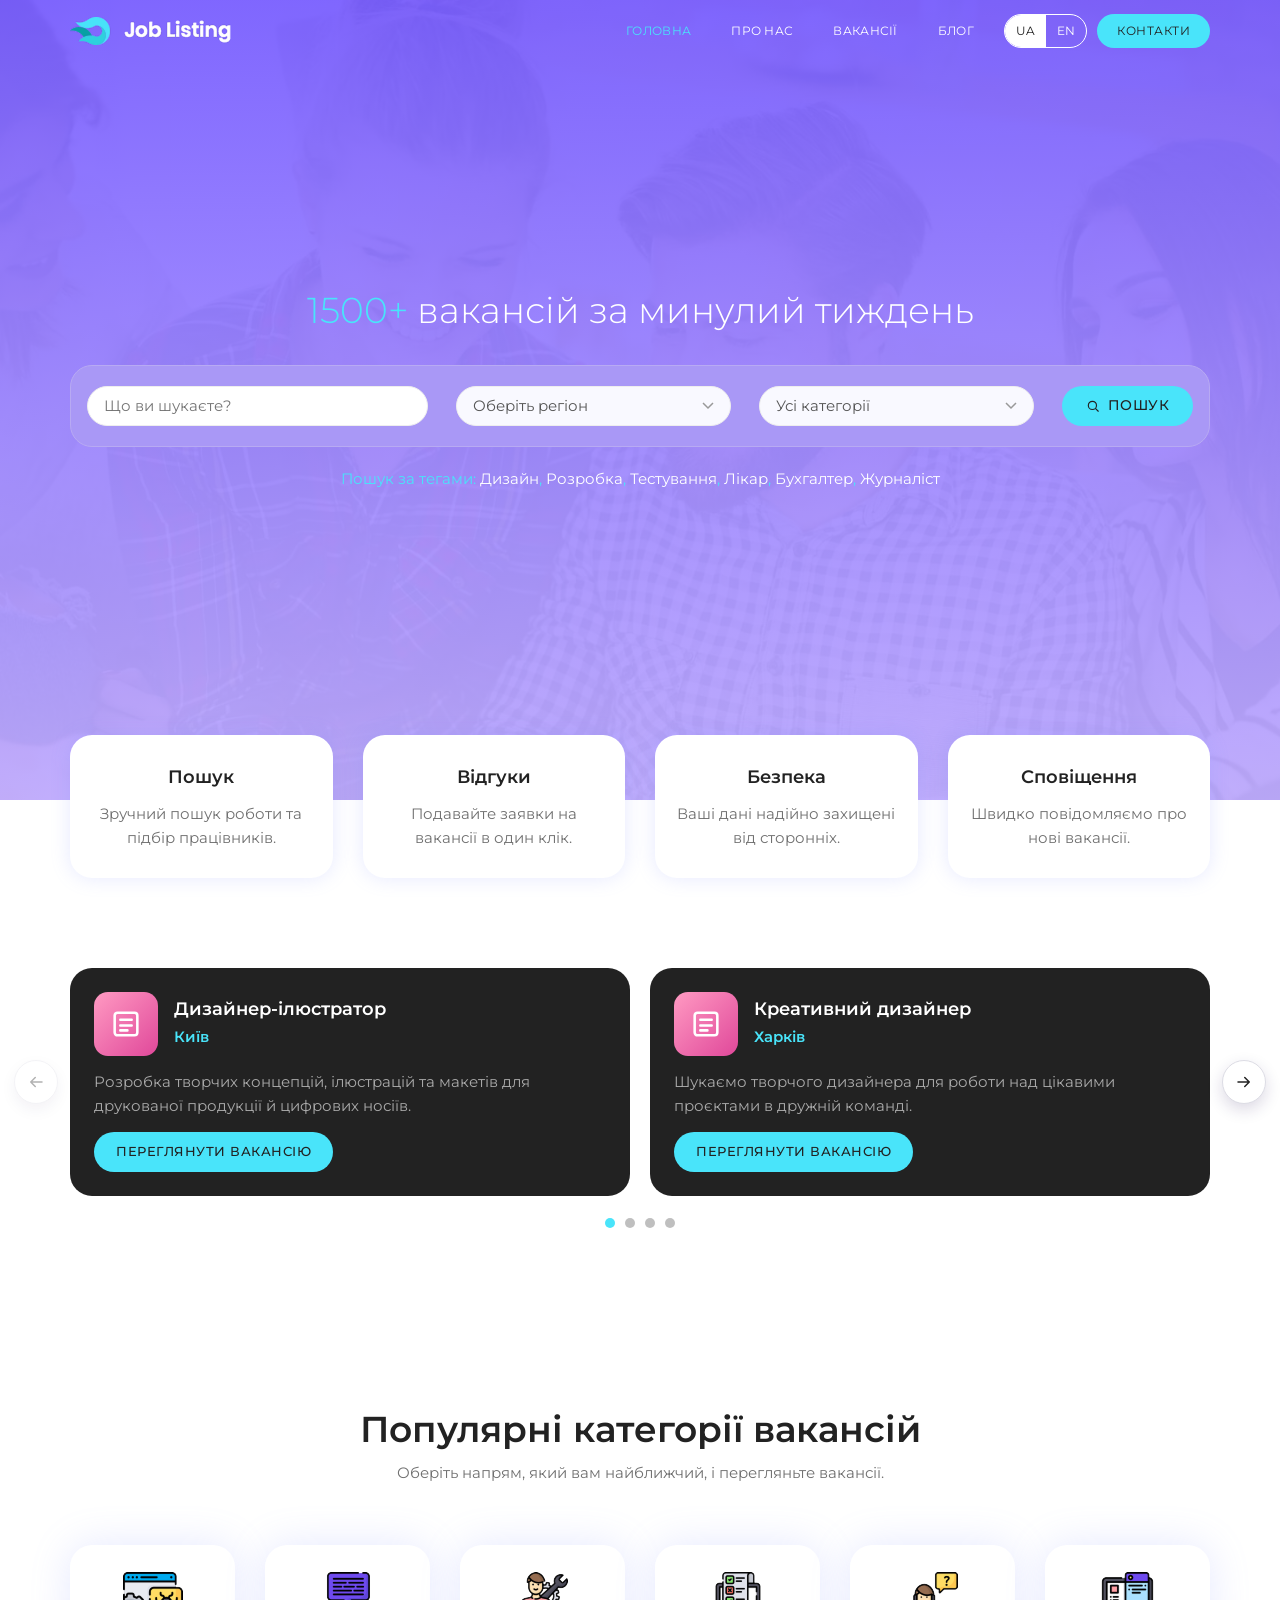
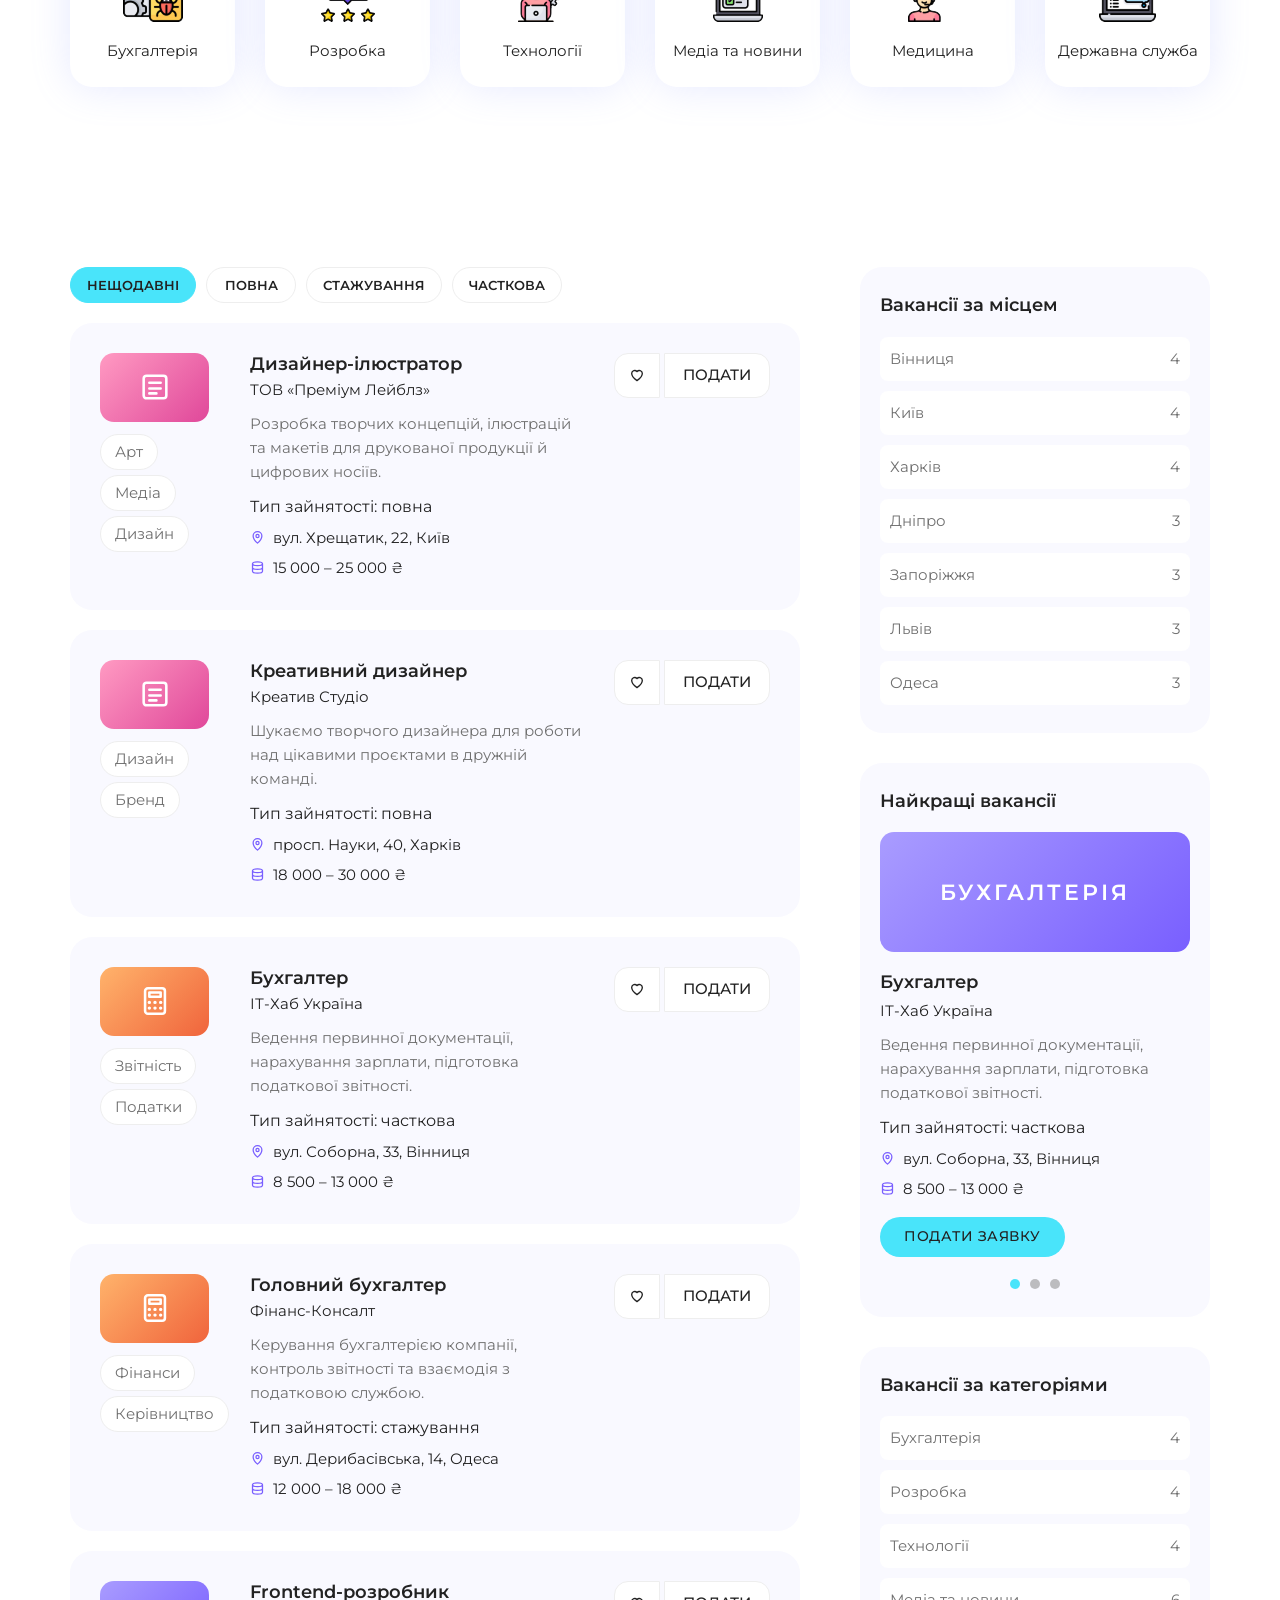
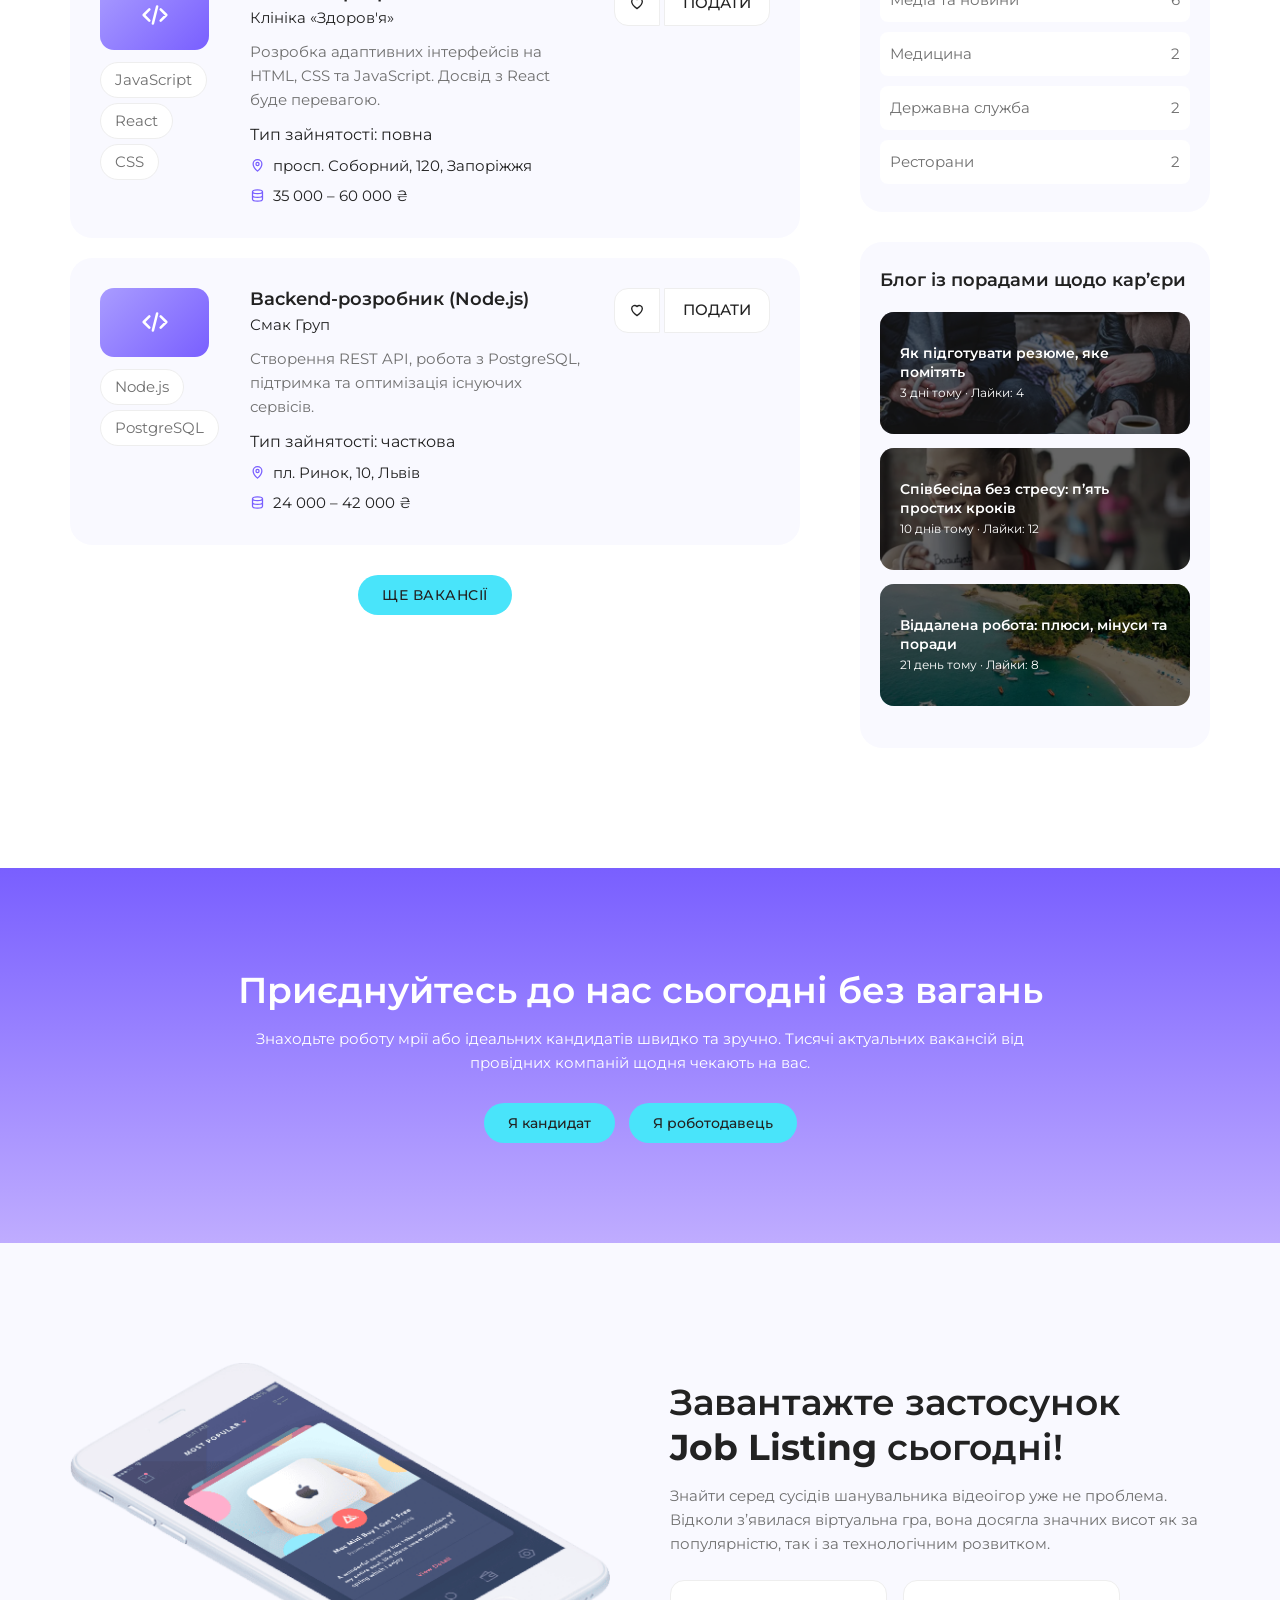
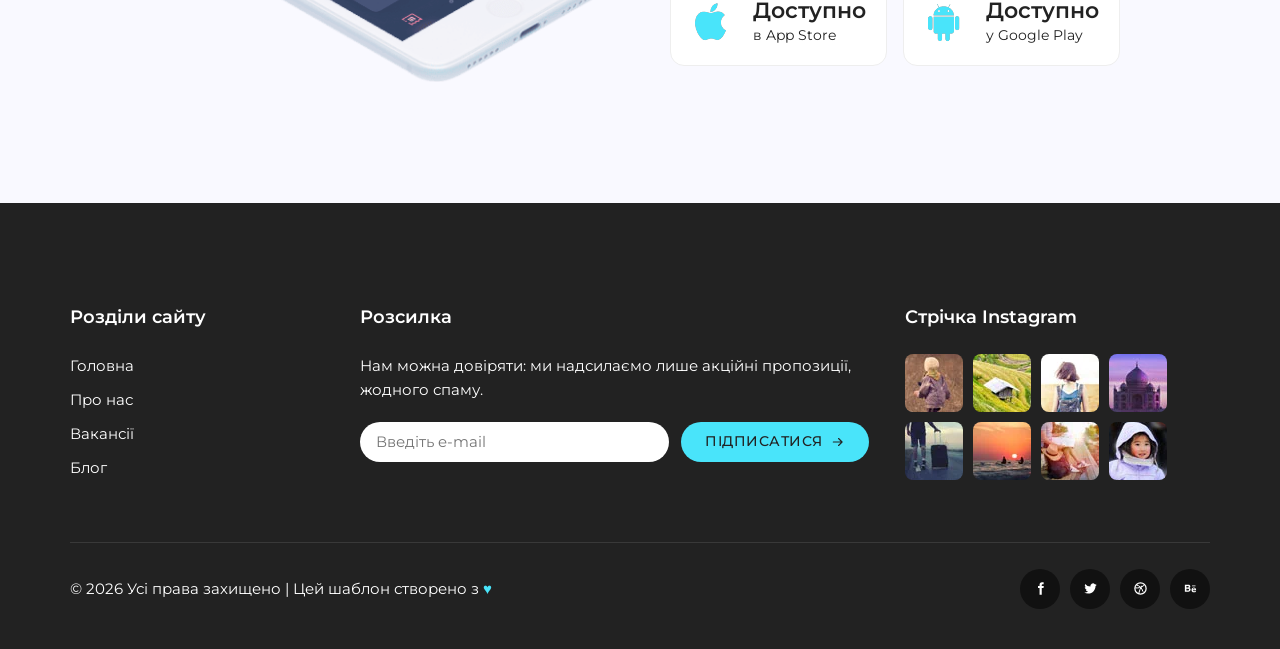
==== commit 9e477ab5: "Final site update" ====
--- a/index.html
+++ b/index.html
@@ -67,7 +67,11 @@
 <section class="section" aria-labelledby="hot-title">
   <div class="container">
     <h2 class="visually-hidden" id="hot-title" data-i18n="hot.title">Популярні вакансії</h2>
-    <div class="slider-track" id="hot-track"></div>
+    <div class="slider-wrap">
+      <button class="slider-arrow slider-arrow--prev" type="button" data-slide="-1" aria-label="Попередня вакансія" data-i18n-aria-label="prev.job"><svg class="icon" aria-hidden="true" focusable="false"><use href="assets/img/sprite.svg#icon-arrow-right"></use></svg></button>
+      <div class="slider-track" id="hot-track"></div>
+      <button class="slider-arrow slider-arrow--next" type="button" data-slide="1" aria-label="Наступна вакансія" data-i18n-aria-label="next.job"><svg class="icon" aria-hidden="true" focusable="false"><use href="assets/img/sprite.svg#icon-arrow-right"></use></svg></button>
+    </div>
     <div class="dots" id="hot-dots"></div>
   </div>
 </section>
--- a/assets/css/style.css
+++ b/assets/css/style.css
@@ -551,13 +551,15 @@
 }
 
 .page-hero {
-  min-height: 240px;
-  padding: 70px 0 30px;
+  min-height: 300px;
+  padding: 90px 0 50px;
 }
 
 .page-hero h1 {
-  font-size: 32px;
-  font-weight: 300;
+  margin-bottom: 14px;
+  font-size: 34px;
+  font-weight: 600;
+  letter-spacing: .5px;
   line-height: 1.2;
 }
 
@@ -1176,34 +1178,40 @@
 
 .split {
   display: grid;
-  background: var(--dark);
+  gap: 40px;
+  padding-top: 60px;
+  padding-bottom: 60px;
+}
+
+.split__item {
+  display: grid;
+  gap: 24px;
+  align-items: center;
 }
 
 .split img {
   width: 100%;
-  height: 100%;
-  min-height: 220px;
-  object-fit: cover;
-}
-
-.split__text {
-  padding: 40px 25px;
-  color: #aaa;
+  height: auto;
+  border-radius: var(--radius-m);
 }
 
 .split__label {
-  margin-bottom: 14px;
-  color: #777;
-  font-size: 12px;
-  letter-spacing: 3px;
+  margin-bottom: 8px;
+  color: var(--primary);
+  font-size: 13px;
+  font-weight: 600;
+  letter-spacing: 1px;
   text-transform: uppercase;
 }
 
 .split__text h2 {
-  margin-bottom: 14px;
-  color: #8f7bff;
-  font-size: 28px;
-  font-weight: 500;
+  margin-bottom: 12px;
+  font-size: 26px;
+  font-weight: 600;
+}
+
+.split__text p:last-child {
+  line-height: 1.7;
 }
 
 .team-grid {
@@ -1290,7 +1298,7 @@
   justify-content: center;
   width: 44px;
   height: 44px;
-  margin-top: -34px;
+  margin-top: -22px;
   border: 1px solid #dcdce4;
   border-radius: 50%;
   background: #fff;
@@ -1326,12 +1334,26 @@
   cursor: default;
 }
 
+/* the review cards have extra room under them for the shadow, so their arrows sit a little higher */
+.slider-wrap:has(#reviews-track) .slider-arrow {
+  margin-top: -34px;
+}
+
 /* on phones the arrows are smaller and the cards have more room at the sides */
 @media (max-width: 575px) {
   .slider-arrow {
     width: 36px;
     height: 36px;
+    margin-top: -18px;
+  }
+
+  .slider-wrap:has(#reviews-track) .slider-arrow {
     margin-top: -30px;
+  }
+
+  /* the vacancy cards are swiped with a finger on a phone, the dots remain */
+  .slider-wrap:has(#hot-track) .slider-arrow {
+    display: none;
   }
 
   .slider-arrow--prev {
@@ -1426,15 +1448,27 @@
   gap: 40px;
 }
 
+/* a post is a card: white block with rounded corners, the cover reaches the edges */
 .post {
-  margin-bottom: 40px;
+  margin-bottom: 32px;
+  padding-bottom: 26px;
+  border: 1px solid #ece9ff;
+  border-radius: var(--radius-l);
+  overflow: hidden;
+  background: #fff;
+  box-shadow: 0 10px 24px -14px rgba(121, 95, 255, .3);
+}
+
+.post > :not(.post__cover) {
+  margin-right: 26px;
+  margin-left: 26px;
 }
 
 .post__cover {
+  display: block;
   width: 100%;
   aspect-ratio: 670 / 312;
   object-fit: cover;
-  border-radius: var(--radius-m);
   background: var(--soft);
 }
 
@@ -1498,8 +1532,10 @@
 .widget {
   margin-bottom: 30px;
   padding: 24px 20px;
-  border: 1px solid var(--line);
+  border: 1px solid #e3e0f7;
   border-radius: var(--radius-m);
+  background: #f4f2ff;
+  box-shadow: 0 6px 18px rgba(80, 60, 160, .10);
 }
 
 .widget h2 {
@@ -1511,8 +1547,9 @@
 .widget-search {
   display: flex;
   height: 44px;
+  border: 1px solid #dcd8f2;
   border-radius: var(--radius-pill);
-  background: #eee;
+  background: #fff;
   overflow: hidden;
 }
 
@@ -1930,6 +1967,42 @@
 .article__body p {
   margin-top: 14px;
   line-height: 1.7;
+}
+
+.article__body h3 {
+  margin-top: 26px;
+  font-size: 19px;
+  font-weight: 600;
+  line-height: 1.3;
+}
+
+.article__info {
+  display: flex;
+  flex-wrap: wrap;
+  gap: 4px 14px;
+  margin: 8px 24px 0;
+  color: var(--text);
+  font-size: 13px;
+}
+
+.article__info > * + *::before {
+  content: "•";
+  margin-right: 14px;
+  color: var(--primary-light);
+}
+
+.article__source {
+  margin-top: 26px;
+  padding-top: 14px;
+  border-top: 1px solid var(--line);
+  color: var(--text);
+  font-size: 13px;
+  font-style: italic;
+}
+
+.post__date {
+  color: var(--primary);
+  font-weight: 600;
 }
 
 .article__lead {
@@ -2008,8 +2081,7 @@
 .features-grid,
 .filter-panel,
 .search-form,
-.job-card,
-.split {
+.job-card {
   grid-template-columns: minmax(0, 1fr);
 }
 
@@ -2071,12 +2143,13 @@
     grid-template-columns: repeat(2, minmax(0, 1fr));
   }
 
-  .split {
+  .split__item {
     grid-template-columns: repeat(2, minmax(0, 1fr));
-  }
-
-  .split__text {
-    padding: 40px;
+    gap: 40px;
+  }
+
+  .split__item:nth-child(even) img {
+    order: 2;
   }
 
   .team-grid {
@@ -2105,8 +2178,13 @@
     font-size: 36px;
   }
 
+  .page-hero {
+    min-height: 380px;
+    padding-top: 110px;
+  }
+
   .page-hero h1 {
-    font-size: 40px;
+    font-size: 44px;
   }
 
   .section-title,
@@ -2192,11 +2270,11 @@
   }
 
   .page-hero {
-    min-height: clamp(240px, 21vw, 405px);
+    min-height: clamp(380px, 28vw, 480px);
   }
 
   .page-hero h1 {
-    font-size: clamp(40px, 2.5vw, 48px);
+    font-size: clamp(44px, 3vw, 54px);
   }
 
   .search-form {
@@ -2265,11 +2343,13 @@
   }
 
   .split {
-    grid-template-columns: repeat(4, minmax(0, 1fr));
-  }
-
-  .split__text {
-    padding: 60px 40px;
+    gap: 70px;
+    padding-top: 90px;
+    padding-bottom: 90px;
+  }
+
+  .split__text h2 {
+    font-size: 32px;
   }
 
   .filter-panel {
@@ -2367,7 +2447,7 @@
 .category-card:hover,
 .post:hover {
   transform: translateY(-4px);
-  box-shadow: 0 12px 28px rgba(40, 20, 90, .15);
+  box-shadow: 0 18px 32px -14px rgba(121, 95, 255, .4);
 }
 
 /* blocks that are on the page from the start appear when they are scrolled into view
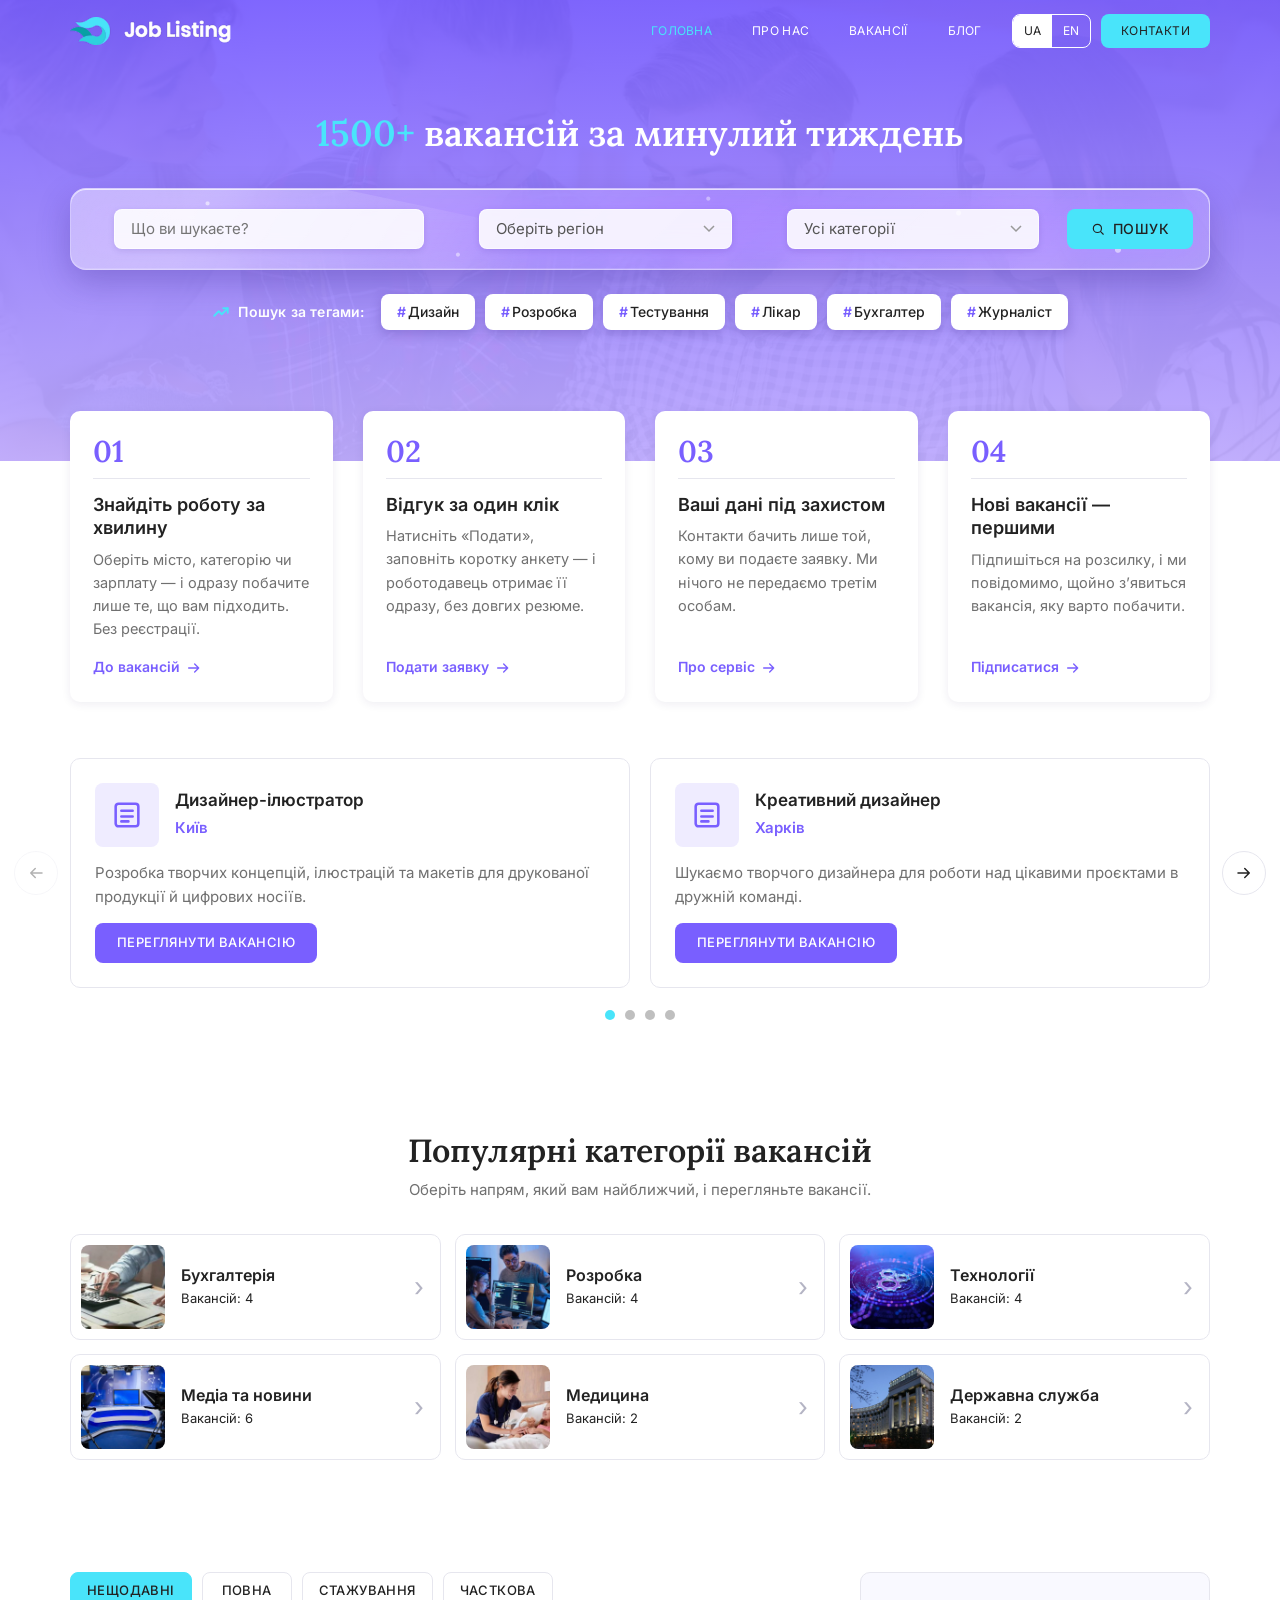
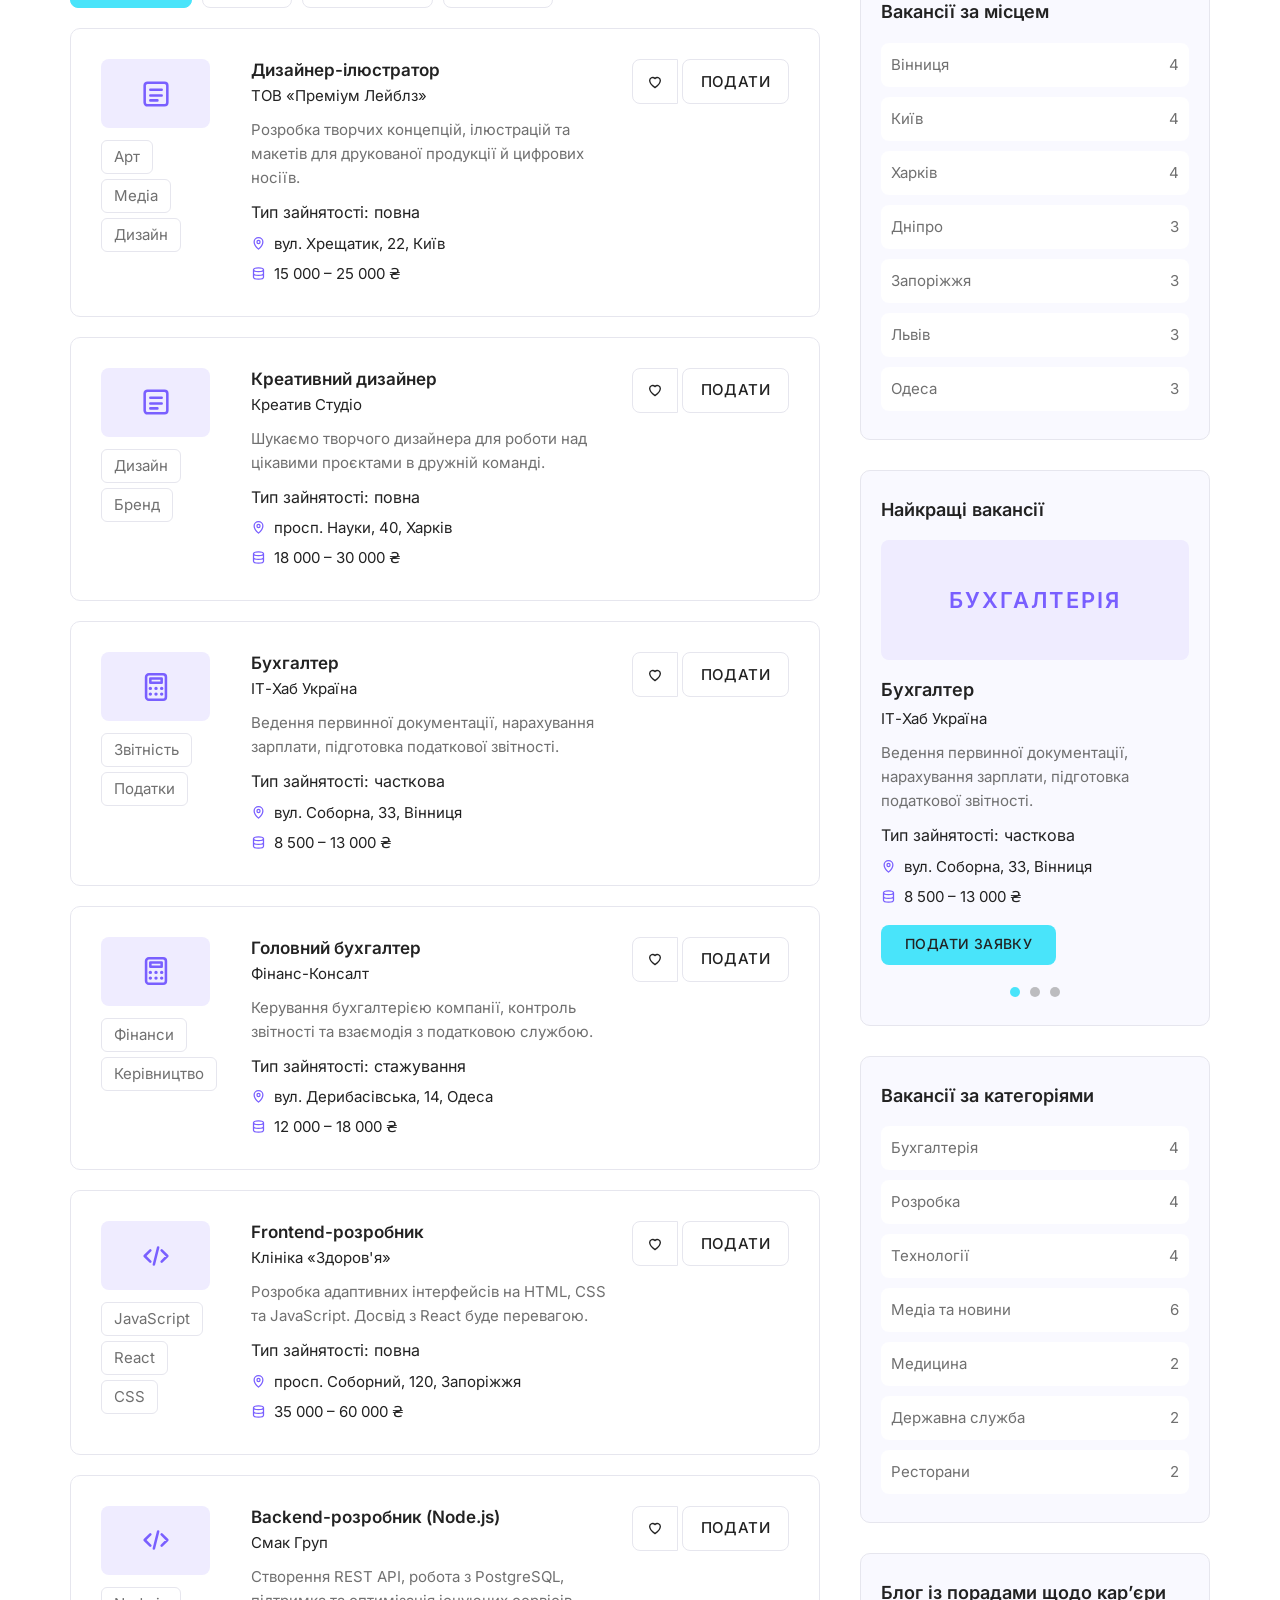
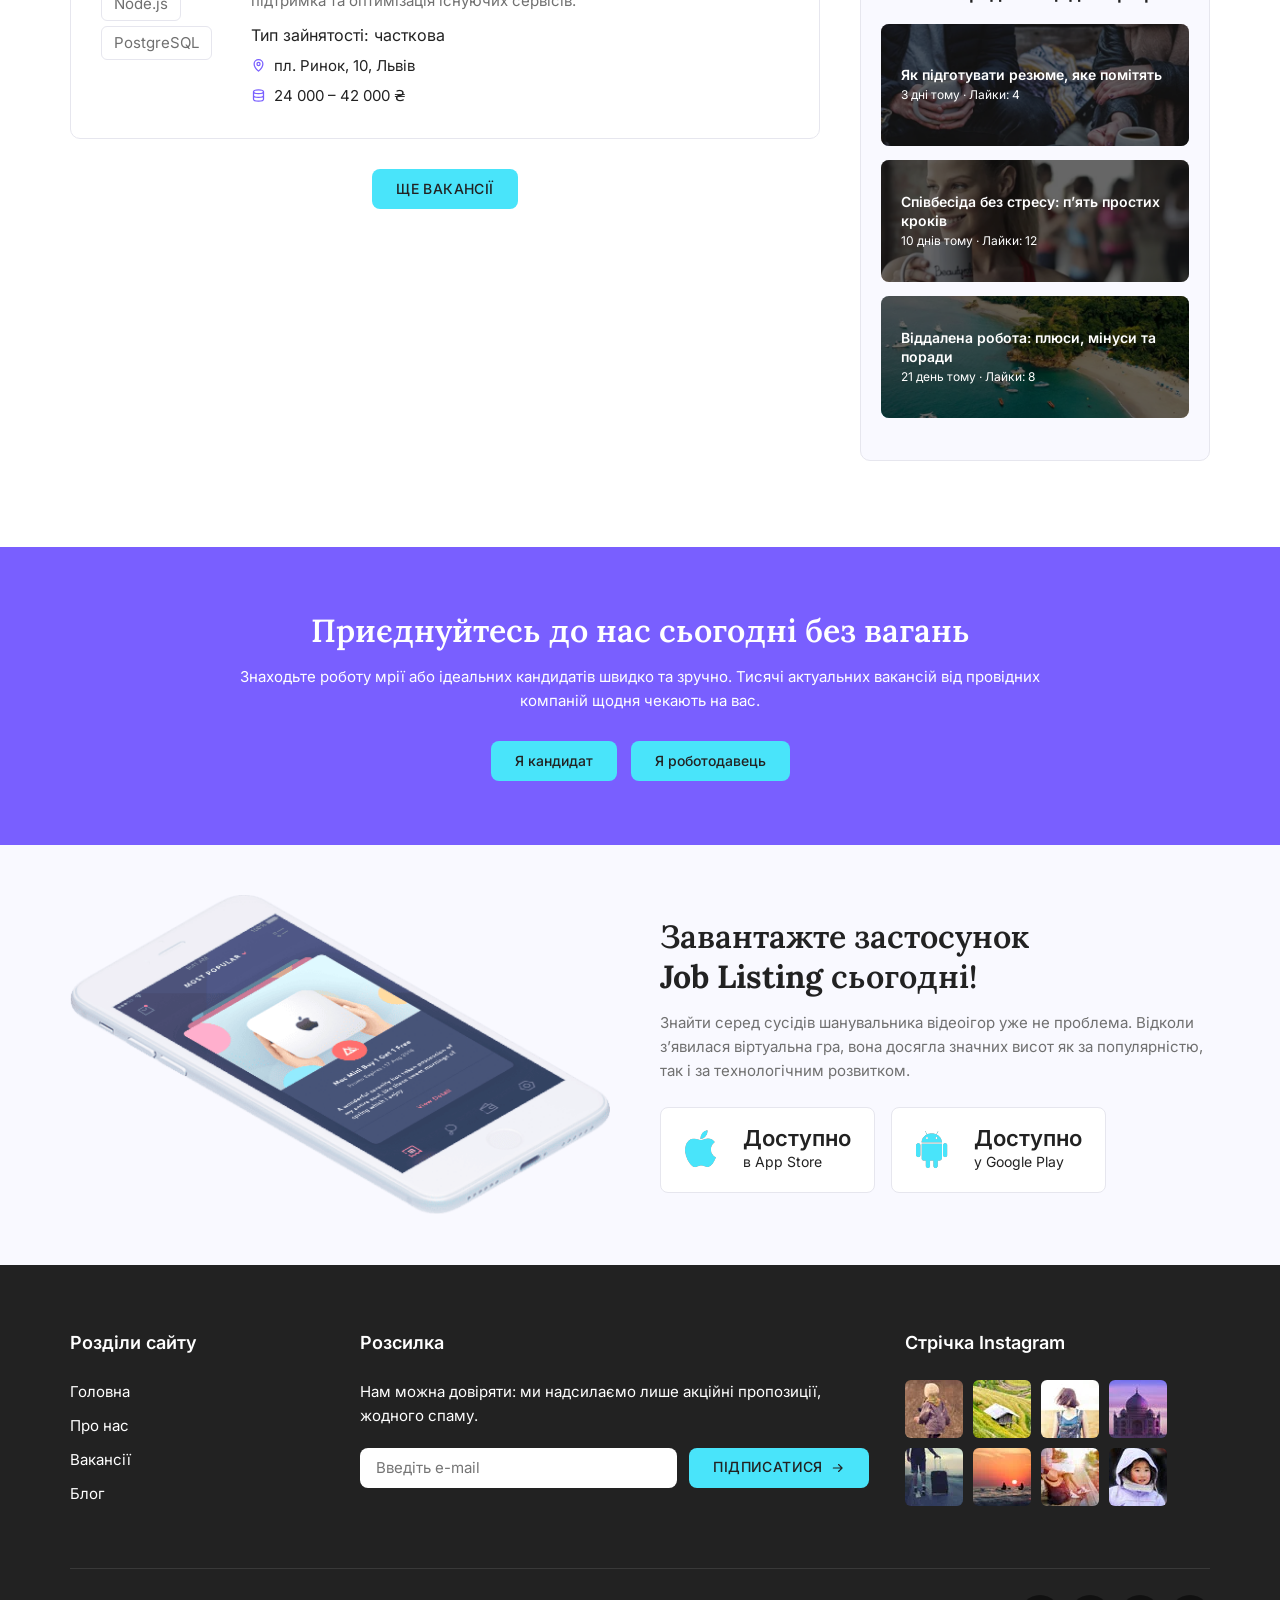
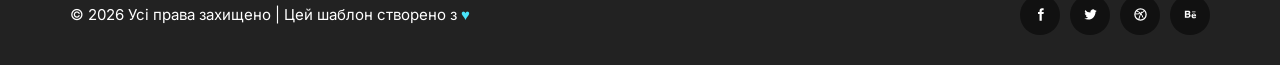
==== commit 2820f960: "Redesign: calm style, new fonts, photo categories, full-screen 404, mobile menu and layout fixes" ====
--- a/index.html
+++ b/index.html
@@ -6,7 +6,7 @@
 <title data-i18n="meta.index.html.title">Job Listing — пошук роботи та вакансій в Україні</title>
 <meta name="description" content="Тисячі актуальних вакансій у Києві, Львові, Одесі та інших містах України. Шукайте роботу за категорією, містом і типом зайнятості." data-i18n-content="meta.index.html.desc">
 <link rel="icon" href="assets/img/favicon.svg" type="image/svg+xml">
-<link rel="preload" href="assets/fonts/montserrat-cyrillic-600-normal.woff2" as="font" type="font/woff2" crossorigin>
+<link rel="preload" href="assets/fonts/lora-cyrillic-600-normal.woff2" as="font" type="font/woff2" crossorigin>
 <link rel="preload" as="image" href="assets/img/hero-bg.webp" type="image/webp">
 <link rel="stylesheet" href="assets/css/style.css">
 </head>
@@ -48,7 +48,7 @@
       <select class="field-select" id="hero-category" name="category"><option value="" data-i18n="search.cat">Усі категорії</option></select>
       <button class="btn" type="submit"><svg class="icon" aria-hidden="true" focusable="false"><use href="assets/img/sprite.svg#icon-search"></use></svg> <span data-i18n="search.btn">Пошук</span></button>
     </form>
-    <p class="hero-tags"><span data-i18n="hero.tags">Пошук за тегами:</span> <a href="vacancies.html?q=Дизайн">Дизайн</a>, <a href="vacancies.html?q=Розробка">Розробка</a>, <a href="vacancies.html?q=Тестування">Тестування</a>, <a href="vacancies.html?q=Лікар">Лікар</a>, <a href="vacancies.html?q=Бухгалтер">Бухгалтер</a>, <a href="vacancies.html?q=Журналіст">Журналіст</a></p>
+    <p class="hero-tags"><span data-i18n="hero.tags">Пошук за тегами:</span> <a href="vacancies.html?q=Дизайн" data-i18n-href="tag.0.href" data-i18n="tag.0">Дизайн</a> <a href="vacancies.html?q=Розробка" data-i18n-href="tag.1.href" data-i18n="tag.1">Розробка</a> <a href="vacancies.html?q=Тестування" data-i18n-href="tag.2.href" data-i18n="tag.2">Тестування</a> <a href="vacancies.html?q=Лікар" data-i18n-href="tag.3.href" data-i18n="tag.3">Лікар</a> <a href="vacancies.html?q=Бухгалтер" data-i18n-href="tag.4.href" data-i18n="tag.4">Бухгалтер</a> <a href="vacancies.html?q=Журналіст" data-i18n-href="tag.5.href" data-i18n="tag.5">Журналіст</a></p>
   </div>
 </section>
 
@@ -56,10 +56,30 @@
   <div class="container">
     <h2 class="visually-hidden" id="features-title" data-i18n="features.title">Наші переваги</h2>
     <div class="features-grid">
-      <article class="feature-card"><h3 data-i18n="feat.1">Пошук</h3><p data-i18n="feat.text">Зручний пошук роботи та підбір працівників.</p></article>
-      <article class="feature-card"><h3 data-i18n="feat.2">Відгуки</h3><p data-i18n="feat.text2">Подавайте заявки на вакансії в один клік.</p></article>
-      <article class="feature-card"><h3 data-i18n="feat.3">Безпека</h3><p data-i18n="feat.text3">Ваші дані надійно захищені від сторонніх.</p></article>
-      <article class="feature-card"><h3 data-i18n="feat.4">Сповіщення</h3><p data-i18n="feat.text4">Швидко повідомляємо про нові вакансії.</p></article>
+      <article class="feature-card">
+        <span class="feature-card__num">01</span>
+        <h3 data-i18n="feat.1">Знайдіть роботу за хвилину</h3>
+        <p data-i18n="feat.text">Оберіть місто, категорію чи зарплату — і одразу побачите лише те, що вам підходить. Без реєстрації.</p>
+        <a class="feature-card__link" href="vacancies.html"><span data-i18n="feat.link1">До вакансій</span> <svg class="icon" aria-hidden="true" focusable="false"><use href="assets/img/sprite.svg#icon-arrow-right"></use></svg></a>
+      </article>
+      <article class="feature-card">
+        <span class="feature-card__num">02</span>
+        <h3 data-i18n="feat.2">Відгук за один клік</h3>
+        <p data-i18n="feat.text2">Натисніть «Подати», заповніть коротку анкету — і роботодавець отримає її одразу, без довгих резюме.</p>
+        <a class="feature-card__link" href="vacancies.html"><span data-i18n="feat.link2">Подати заявку</span> <svg class="icon" aria-hidden="true" focusable="false"><use href="assets/img/sprite.svg#icon-arrow-right"></use></svg></a>
+      </article>
+      <article class="feature-card">
+        <span class="feature-card__num">03</span>
+        <h3 data-i18n="feat.3">Ваші дані під захистом</h3>
+        <p data-i18n="feat.text3">Контакти бачить лише той, кому ви подаєте заявку. Ми нічого не передаємо третім особам.</p>
+        <a class="feature-card__link" href="about.html"><span data-i18n="feat.link3">Про сервіс</span> <svg class="icon" aria-hidden="true" focusable="false"><use href="assets/img/sprite.svg#icon-arrow-right"></use></svg></a>
+      </article>
+      <article class="feature-card">
+        <span class="feature-card__num">04</span>
+        <h3 data-i18n="feat.4">Нові вакансії — першими</h3>
+        <p data-i18n="feat.text4">Підпишіться на розсилку, і ми повідомимо, щойно з’явиться вакансія, яку варто побачити.</p>
+        <a class="feature-card__link" href="#newsletter-email"><span data-i18n="feat.link4">Підписатися</span> <svg class="icon" aria-hidden="true" focusable="false"><use href="assets/img/sprite.svg#icon-arrow-right"></use></svg></a>
+      </article>
     </div>
   </div>
 </section>
--- a/assets/css/style.css
+++ b/assets/css/style.css
@@ -2484,3 +2484,1062 @@
     animation: none !important;
   }
 }
+
+/* ==========================================================================
+   PHONES AND TABLETS: more compact, less scrolling
+   ========================================================================== */
+
+@media (max-width: 767px) {
+  .section { padding: 36px 0; }
+  .section-subtitle { margin-bottom: 26px; }
+  .download { padding: 36px 0; }
+  .cta { padding: 44px 0; }
+  .site-footer { padding: 40px 0 24px; }
+
+  .hero { min-height: 0; padding: 70px 0 90px; }
+
+  /* four benefits as a 2 x 2 grid instead of four tall cards */
+  .features-grid {
+    grid-template-columns: repeat(2, minmax(0, 1fr));
+    gap: 10px;
+  }
+
+  .feature-card { padding: 18px 12px; border-radius: var(--radius-m); }
+  .feature-card h3 { margin-bottom: 6px; font-size: 16px; }
+  .feature-card p { font-size: 13px; line-height: 1.4; }
+
+  /* vacancy card: small logo and two tags in one row */
+  .job-list { gap: 14px; }
+  .job-card { gap: 12px; padding: 16px; border-radius: var(--radius-m); }
+
+  .job-card > div:first-child {
+    display: flex;
+    align-items: center;
+    gap: 12px;
+  }
+
+  .job-card__logo,
+  .job-card__initials { flex: none; width: 56px; height: 56px; }
+  .job-card__initials .icon { width: 26px; height: 26px; }
+  .job-card__tags { margin-top: 0; }
+  .job-card__tags .tag:nth-child(n+3) { display: none; }
+  .tag { padding: 3px 12px; font-size: 13px; }
+  .job-card h3 { font-size: 17px; }
+  .job-card__desc { margin: 8px 0; font-size: 14px; }
+  .job-card__type { font-size: 14px; }
+  .job-card__meta { font-size: 14px; }
+
+  /* sidebar lists become wrapped chips */
+  .side-box { margin-bottom: 18px; padding: 20px 16px; border-radius: var(--radius-m); }
+  .side-box h2 { margin-bottom: 14px; font-size: 17px; }
+  .side-list { display: flex; flex-wrap: wrap; gap: 8px; }
+  .side-list li + li { margin-top: 0; }
+  .side-list a {
+    gap: 8px;
+    padding: 7px 14px;
+    border: 1px solid var(--line);
+    border-radius: var(--radius-pill);
+    font-size: 14px;
+  }
+
+  .widget { margin-bottom: 18px; padding: 18px 16px; }
+  .footer-grid { gap: 26px; }
+}
+
+@media (max-width: 575px) {
+  body { font-size: 14px; }
+  .section-title { font-size: 23px; }
+  .feature-card p { display: none; }
+  .feature-card { padding: 16px 10px; }
+}
+
+/* ==========================================================================
+   MOBILE MENU: a neat panel that slides down smoothly
+   ========================================================================== */
+
+@media (max-width: 991px) {
+  .burger {
+    border-radius: 50%;
+    transition: background .2s;
+  }
+
+  .burger[aria-expanded="true"] {
+    background: rgba(255, 255, 255, .16);
+  }
+
+  .main-nav {
+    display: block;
+    top: calc(100% + 6px);
+    left: 12px;
+    right: 12px;
+    padding: 8px 18px 18px;
+    border-radius: 20px;
+    background: linear-gradient(180deg, #6a50ea, #5238c8);
+    box-shadow: 0 18px 40px rgba(30, 15, 90, .38);
+    opacity: 0;
+    visibility: hidden;
+    transform: translateY(-10px) scale(.98);
+    transform-origin: top right;
+    pointer-events: none;
+    transition: opacity .22s ease, transform .22s ease, visibility 0s linear .22s;
+  }
+
+  .main-nav.is-open {
+    opacity: 1;
+    visibility: visible;
+    transform: none;
+    pointer-events: auto;
+    animation: none;
+    transition: opacity .22s ease, transform .22s ease, visibility 0s;
+  }
+
+  .nav-list li + li {
+    border-top: 1px solid rgba(255, 255, 255, .14);
+  }
+
+  .nav-list a,
+  .nav-list button {
+    padding: 15px 4px;
+    font-size: 14px;
+    font-weight: 500;
+    letter-spacing: .6px;
+  }
+
+  .nav-list a[aria-current="page"] {
+    color: var(--accent);
+  }
+
+  .nav-actions {
+    justify-content: space-between;
+    margin-top: 12px;
+    padding-top: 16px;
+    border-top: 1px solid rgba(255, 255, 255, .14);
+  }
+
+  .nav-actions .btn {
+    flex: 1;
+    max-width: 180px;
+    min-height: 40px;
+  }
+
+  .lang-switch {
+    height: 40px;
+  }
+
+  .lang-switch button {
+    padding: 0 16px;
+    font-size: 13px;
+  }
+}
+
+@media (prefers-reduced-motion: reduce) {
+  .main-nav,
+  .main-nav.is-open {
+    transition: none;
+  }
+}
+
+/* ---------- 404 page: playful version ---------- */
+
+.not-found .nf-code {
+  display: flex;
+  align-items: center;
+  justify-content: center;
+  gap: 4px;
+  color: var(--primary);
+  font-size: clamp(90px, 22vw, 150px);
+  font-weight: 700;
+  line-height: 1;
+}
+
+.nf-lens {
+  width: .62em;
+  height: .74em;
+  margin: 0 .04em;
+  transform-origin: 50% 40%;
+  animation: lens-look 4s ease-in-out infinite;
+}
+
+@keyframes lens-look {
+  0%, 100% { transform: rotate(0); }
+  20% { transform: rotate(-14deg) translateX(-4px); }
+  50% { transform: rotate(10deg) translateX(4px); }
+  75% { transform: rotate(-6deg); }
+}
+
+.not-found h2 {
+  margin-top: 18px;
+  font-size: 24px;
+  font-weight: 600;
+  line-height: 1.25;
+}
+
+.not-found p {
+  max-width: 560px;
+  margin: 12px auto 24px;
+}
+
+.nf-search {
+  display: flex;
+  gap: 10px;
+  max-width: 520px;
+  margin: 0 auto 30px;
+}
+
+.nf-search .field-input {
+  flex: 1;
+  min-width: 0;
+  height: 46px;
+}
+
+.nf-search .btn {
+  flex: none;
+  min-height: 46px;
+}
+
+.nf-card {
+  max-width: 420px;
+  margin: 0 auto 32px;
+  padding: 22px 24px;
+  border: 1px dashed #c9c1f5;
+  border-radius: var(--radius-m);
+  background: var(--soft);
+  text-align: left;
+}
+
+.nf-card__head {
+  display: flex;
+  align-items: flex-start;
+  justify-content: space-between;
+  gap: 12px;
+}
+
+.nf-card h3 {
+  font-size: 17px;
+  font-weight: 600;
+  line-height: 1.3;
+}
+
+.nf-card__badge {
+  flex: none;
+  padding: 3px 12px;
+  border-radius: var(--radius-pill);
+  background: #ffe3e8;
+  color: #d6294a;
+  font-size: 12px;
+  font-weight: 600;
+}
+
+.not-found .nf-card p {
+  margin: 4px 0 12px;
+  font-size: 14px;
+}
+
+.nf-card ul {
+  padding: 0;
+  margin: 0;
+  list-style: none;
+  color: var(--text);
+  font-size: 14px;
+}
+
+.nf-card li + li {
+  margin-top: 5px;
+}
+
+@media (max-width: 575px) {
+  .nf-search { flex-direction: column; }
+  .nf-search .btn { width: 100%; }
+}
+
+@media (prefers-reduced-motion: reduce) {
+  .nf-lens { animation: none; }
+}
+
+/* ==========================================================================
+   CALM LAYER: one palette, flat colours, thin borders, small radii
+   (placed last on purpose, it overrides the decorative rules above)
+   ========================================================================== */
+
+:root {
+  --radius-s: 6px;
+  --radius-m: 8px;
+  --radius-l: 10px;
+  --line: #e6e6ee;
+  --shadow: none;
+  --tile: #efecff;
+}
+
+/* buttons, fields and tags: soft rectangles instead of pills */
+.btn,
+.apply-btn,
+.job-filters button,
+.field-input,
+.field-select,
+.store-btn,
+.widget-search,
+.lang-switch,
+.side-list a,
+.tag,
+.hero-tags a,
+.nf-card__badge {
+  border-radius: var(--radius-m);
+}
+
+.tag { border-radius: 6px; padding: 4px 12px; }
+.icon-btn { border-radius: var(--radius-m) 0 0 var(--radius-m); }
+.pagination a,
+.pagination span { border-radius: var(--radius-m); }
+.pagination [aria-current="page"] { background: var(--primary); color: #fff; }
+
+/* cards: white, thin border, no shadow */
+.feature-card,
+.category-card,
+.why-card,
+.testimonial,
+.job-card,
+.side-box,
+.widget,
+.post,
+.team-card,
+.nf-card,
+.hot-card {
+  border: 1px solid var(--line);
+  background: #fff;
+  box-shadow: none;
+}
+
+.job-card:hover,
+.category-card:hover,
+.post:hover,
+.why-card:hover,
+.why-card.is-visible:hover {
+  transform: none;
+  border-color: #cfc8f7;
+}
+
+.side-box,
+.widget { background: var(--soft); }
+.side-list a { background: #fff; }
+.widget-search { background: #fff; border: 1px solid var(--line); }
+
+/* the first row of cards no longer floats over the hero */
+.features { margin-top: -40px; }
+.feature-card { border-color: transparent; box-shadow: 0 2px 10px rgba(40, 20, 90, .08); }
+
+/* one colour for all icon tiles instead of a rainbow */
+.job-card__initials,
+.job-card__initials[class*="cat-"],
+.hot-card .job-card__initials {
+  background: var(--tile);
+  color: var(--primary);
+}
+
+.why-card__icon,
+.why-card:nth-child(n) .why-card__icon {
+  background: var(--tile);
+  color: var(--primary);
+}
+
+.testimonial__avatar,
+.avatar-0, .avatar-1, .avatar-2, .avatar-3 {
+  background: var(--tile);
+  color: var(--primary);
+}
+
+.top-job__cover {
+  background: var(--tile);
+  color: var(--primary);
+  letter-spacing: 2px;
+}
+
+/* hot vacancies: light card instead of a black block */
+.hot-card { color: var(--dark); }
+.hot-card h3 { color: var(--dark); }
+.hot-card__place { color: var(--primary); }
+.hot-card .clamp-3 { color: var(--text); }
+.hot-card .btn { background: var(--primary); color: #fff; }
+.hot-card .btn:hover { background: #5f45e6; }
+
+/* the main button is the purple one on white, the cyan one stays on purple blocks */
+.job-card .apply-btn:hover,
+.icon-btn:hover { background: var(--soft); }
+
+/* flat purple blocks instead of gradients */
+.cta { background: var(--primary); }
+.hero,
+.page-hero { background-color: var(--primary); }
+
+/* a lower hero: no huge empty area on wide screens */
+@media (min-width: 992px) {
+  .hero { min-height: clamp(460px, 40vw, 620px); }
+}
+
+/* calmer category pictures */
+.category-card { padding: 22px 10px; }
+.category-card span:last-child { color: var(--dark); }
+
+/* 404: simple, without dashes and wobble */
+.nf-card { border-style: solid; background: var(--soft); }
+.nf-lens { animation: none; }
+
+/* sliders arrows: thin and light */
+.slider-arrow { box-shadow: none; border: 1px solid var(--line); }
+.testimonial { box-shadow: none; }
+
+/* category cards: a plain icon tile and the number of jobs */
+.category-card {
+  flex-direction: row;
+  align-items: center;
+  gap: 14px;
+  padding: 16px;
+  text-align: left;
+}
+
+.category-card__icon {
+  display: flex;
+  flex: none;
+  align-items: center;
+  justify-content: center;
+  width: 48px;
+  height: 48px;
+  border-radius: var(--radius-m);
+  background: var(--tile);
+  color: var(--primary);
+}
+
+.category-card__icon .icon { width: 26px; height: 26px; }
+
+.category-card__text { display: flex; flex-direction: column; min-width: 0; }
+.category-card__text strong { color: var(--dark); font-size: 15px; font-weight: 600; line-height: 1.25; }
+.category-card__text span { margin-top: 2px; color: var(--text); font-size: 13px; }
+
+.category-card:hover .category-card__icon { background: var(--primary); color: #fff; }
+
+@media (min-width: 576px) { .category-grid { grid-template-columns: repeat(3, minmax(0, 1fr)); } }
+@media (min-width: 992px) { .category-grid { grid-template-columns: repeat(3, minmax(0, 1fr)); gap: 16px; } }
+
+@media (max-width: 575px) {
+  .category-grid { grid-template-columns: minmax(0, 1fr); gap: 10px; }
+  .category-card { padding: 12px 14px; }
+}
+
+/* category cards with a real photo (used when USE_CATEGORY_PHOTOS is true) */
+.category-card--photo {
+  flex-direction: column;
+  align-items: stretch;
+  gap: 0;
+  padding: 0;
+  overflow: hidden;
+  text-align: center;
+}
+
+.category-card--photo img {
+  display: block;
+  width: 100%;
+  aspect-ratio: 4 / 3;
+  object-fit: cover;
+}
+
+.category-card--photo .category-card__text { padding: 12px 10px 14px; }
+
+@media (min-width: 576px) { .category-grid.has-photos { grid-template-columns: repeat(3, minmax(0, 1fr)); } }
+@media (min-width: 992px) { .category-grid.has-photos { grid-template-columns: repeat(3, minmax(0, 1fr)); gap: 20px; } }
+@media (max-width: 575px) { .category-grid.has-photos { grid-template-columns: repeat(2, minmax(0, 1fr)); gap: 12px; } }
+
+/* Fonts: Inter for the text, Lora for the headings (both support Ukrainian) */
+@font-face {
+  font-family: 'Inter';
+  font-style: normal;
+  font-weight: 400;
+  font-display: swap;
+  src: url('../fonts/inter-cyrillic-400-normal.woff2') format('woff2');
+  unicode-range: U+0301,U+0400-045F,U+0490-0491,U+04B0-04B1,U+2116;
+}
+@font-face {
+  font-family: 'Inter';
+  font-style: normal;
+  font-weight: 500;
+  font-display: swap;
+  src: url('../fonts/inter-cyrillic-500-normal.woff2') format('woff2');
+  unicode-range: U+0301,U+0400-045F,U+0490-0491,U+04B0-04B1,U+2116;
+}
+@font-face {
+  font-family: 'Inter';
+  font-style: normal;
+  font-weight: 600;
+  font-display: swap;
+  src: url('../fonts/inter-cyrillic-600-normal.woff2') format('woff2');
+  unicode-range: U+0301,U+0400-045F,U+0490-0491,U+04B0-04B1,U+2116;
+}
+@font-face {
+  font-family: 'Inter';
+  font-style: normal;
+  font-weight: 400;
+  font-display: swap;
+  src: url('../fonts/inter-latin-400-normal.woff2') format('woff2');
+  unicode-range: U+0000-00FF,U+0131,U+0152-0153,U+02BB-02BC,U+02C6,U+02DA,U+02DC,U+2000-206F,U+20AC,U+2122,U+2191,U+2193,U+2212,U+2215,U+FEFF,U+FFFD;
+}
+@font-face {
+  font-family: 'Inter';
+  font-style: normal;
+  font-weight: 500;
+  font-display: swap;
+  src: url('../fonts/inter-latin-500-normal.woff2') format('woff2');
+  unicode-range: U+0000-00FF,U+0131,U+0152-0153,U+02BB-02BC,U+02C6,U+02DA,U+02DC,U+2000-206F,U+20AC,U+2122,U+2191,U+2193,U+2212,U+2215,U+FEFF,U+FFFD;
+}
+@font-face {
+  font-family: 'Inter';
+  font-style: normal;
+  font-weight: 600;
+  font-display: swap;
+  src: url('../fonts/inter-latin-600-normal.woff2') format('woff2');
+  unicode-range: U+0000-00FF,U+0131,U+0152-0153,U+02BB-02BC,U+02C6,U+02DA,U+02DC,U+2000-206F,U+20AC,U+2122,U+2191,U+2193,U+2212,U+2215,U+FEFF,U+FFFD;
+}
+@font-face {
+  font-family: 'Lora';
+  font-style: normal;
+  font-weight: 500;
+  font-display: swap;
+  src: url('../fonts/lora-cyrillic-500-normal.woff2') format('woff2');
+  unicode-range: U+0301,U+0400-045F,U+0490-0491,U+04B0-04B1,U+2116;
+}
+@font-face {
+  font-family: 'Lora';
+  font-style: normal;
+  font-weight: 600;
+  font-display: swap;
+  src: url('../fonts/lora-cyrillic-600-normal.woff2') format('woff2');
+  unicode-range: U+0301,U+0400-045F,U+0490-0491,U+04B0-04B1,U+2116;
+}
+@font-face {
+  font-family: 'Lora';
+  font-style: normal;
+  font-weight: 700;
+  font-display: swap;
+  src: url('../fonts/lora-cyrillic-700-normal.woff2') format('woff2');
+  unicode-range: U+0301,U+0400-045F,U+0490-0491,U+04B0-04B1,U+2116;
+}
+@font-face {
+  font-family: 'Lora';
+  font-style: normal;
+  font-weight: 500;
+  font-display: swap;
+  src: url('../fonts/lora-latin-500-normal.woff2') format('woff2');
+  unicode-range: U+0000-00FF,U+0131,U+0152-0153,U+02BB-02BC,U+02C6,U+02DA,U+02DC,U+2000-206F,U+20AC,U+2122,U+2191,U+2193,U+2212,U+2215,U+FEFF,U+FFFD;
+}
+@font-face {
+  font-family: 'Lora';
+  font-style: normal;
+  font-weight: 600;
+  font-display: swap;
+  src: url('../fonts/lora-latin-600-normal.woff2') format('woff2');
+  unicode-range: U+0000-00FF,U+0131,U+0152-0153,U+02BB-02BC,U+02C6,U+02DA,U+02DC,U+2000-206F,U+20AC,U+2122,U+2191,U+2193,U+2212,U+2215,U+FEFF,U+FFFD;
+}
+@font-face {
+  font-family: 'Lora';
+  font-style: normal;
+  font-weight: 700;
+  font-display: swap;
+  src: url('../fonts/lora-latin-700-normal.woff2') format('woff2');
+  unicode-range: U+0000-00FF,U+0131,U+0152-0153,U+02BB-02BC,U+02C6,U+02DA,U+02DC,U+2000-206F,U+20AC,U+2122,U+2191,U+2193,U+2212,U+2215,U+FEFF,U+FFFD;
+}
+
+:root {
+  --font: 'Inter', 'Segoe UI', Arial, sans-serif;
+  --font-head: 'Lora', Georgia, 'Times New Roman', serif;
+}
+
+body { font-size: 15px; line-height: 1.6; }
+
+h1,
+h2,
+.hero-title,
+.section-title,
+.split__text h2,
+.cta h2,
+.download h2,
+.nf-code {
+  font-family: var(--font-head);
+  font-weight: 600;
+  letter-spacing: 0;
+}
+
+.hero-title { line-height: 1.25; }
+.page-hero h1 { font-weight: 600; }
+.widget h2,
+.side-box h2,
+.footer-grid h2,
+.visually-hidden { font-family: var(--font); }
+.widget h2,
+.side-box h2,
+.footer-grid h2 { font-weight: 600; }
+.btn,
+.apply-btn,
+.job-filters button { font-weight: 500; letter-spacing: .4px; }
+
+/* card headings use the same serif as the section titles */
+.feature-card h3,
+.why-card h3,
+.team-card h3,
+.testimonial h3,
+.hot-card h3,
+.top-job h3,
+.job-card h3,
+.post h2,
+.nf-card h3,
+.article h3,
+.modal h2,
+.modal h3 {
+  font-family: var(--font-head);
+  font-weight: 600;
+  letter-spacing: 0;
+}
+
+.feature-card { padding: 26px 22px; }
+.feature-card h3 { margin-bottom: 8px; font-size: 20px; line-height: 1.25; }
+.feature-card p { font-size: 14px; line-height: 1.55; }
+.hot-card h3 { font-size: 19px; }
+.job-card h3 { font-size: 19px; }
+.category-card__text strong,
+.hot-card__place { font-family: var(--font); }
+
+/* category icons: calm natural tones, not only purple */
+.tone-accounting { background: #fdf0e1; color: #c9772a; }
+.tone-development { background: #e6eefc; color: #3f6fd1; }
+.tone-technology { background: #e3f4f6; color: #23899a; }
+.tone-media { background: #fbe9ee; color: #c2456a; }
+.tone-medical { background: #e4f4ea; color: #2f9560; }
+.tone-government { background: #ece9e2; color: #6b5f4a; }
+.category-card:hover .tone-accounting { background: #c9772a; color: #fff; }
+.category-card:hover .tone-development { background: #3f6fd1; color: #fff; }
+.category-card:hover .tone-technology { background: #23899a; color: #fff; }
+.category-card:hover .tone-media { background: #c2456a; color: #fff; }
+.category-card:hover .tone-medical { background: #2f9560; color: #fff; }
+.category-card:hover .tone-government { background: #6b5f4a; color: #fff; }
+
+/* ---------- 404 as a full-screen page ---------- */
+
+.page-bare { background: #fff; }
+
+.nf-screen {
+  display: flex;
+  flex-direction: column;
+  align-items: center;
+  justify-content: center;
+  min-height: 100vh;
+  min-height: 100dvh;
+  padding: 90px 20px 50px;
+  text-align: center;
+}
+
+.nf-screen .nf-code { margin-bottom: 6px; }
+
+.nf-screen h1 {
+  font-family: var(--font-head);
+  font-size: clamp(24px, 4vw, 34px);
+  font-weight: 600;
+  line-height: 1.25;
+}
+
+.nf-screen > p {
+  max-width: 560px;
+  margin: 12px auto 24px;
+  color: var(--text);
+}
+
+.nf-screen .nf-card h2 {
+  font-family: var(--font-head);
+  font-size: 17px;
+  font-weight: 600;
+  line-height: 1.3;
+}
+
+.nf-screen .cta-buttons { justify-content: center; }
+
+.nf-back {
+  position: fixed;
+  top: 18px;
+  right: 18px;
+  z-index: 10;
+  display: inline-flex;
+  align-items: center;
+  gap: 8px;
+  padding: 10px 16px;
+  border: 1px solid var(--line);
+  border-radius: var(--radius-m);
+  background: #fff;
+  color: var(--dark);
+  font-size: 14px;
+  font-weight: 500;
+  transition: background .2s, border-color .2s;
+}
+
+.nf-back:hover { background: var(--soft); border-color: #cfc8f7; }
+.nf-back .icon { width: 18px; height: 18px; color: var(--primary); }
+
+.nf-lang {
+  position: fixed;
+  top: 18px;
+  left: 18px;
+  z-index: 10;
+  border-color: var(--line);
+}
+
+.nf-lang button { color: var(--text); }
+.nf-lang button[aria-pressed="true"] { background: var(--primary); color: #fff; }
+
+@media (max-width: 575px) {
+  .nf-back span { display: none; }
+  .nf-back { padding: 10px; }
+}
+
+.nf-code {
+  display: flex;
+  align-items: center;
+  justify-content: center;
+  gap: 4px;
+  color: var(--primary);
+  font-family: var(--font-head);
+  font-size: clamp(110px, 24vw, 190px);
+  font-weight: 700;
+  line-height: 1;
+}
+
+.nf-screen .nf-search { width: 100%; max-width: 520px; margin: 0 auto 28px; }
+.nf-screen .nf-card { width: 100%; max-width: 420px; }
+.nf-screen .nf-card p { max-width: none; margin: 4px 0 12px; font-size: 14px; color: var(--text); }
+
+@media (max-width: 575px) {
+  .nf-screen { padding-top: 80px; }
+  .nf-screen .nf-search .field-input { flex: none; height: 46px; }
+}
+
+/* language switch and the back arrow sit together in the top-right corner */
+.nf-top {
+  position: fixed;
+  top: 18px;
+  right: 18px;
+  z-index: 10;
+  display: flex;
+  align-items: center;
+  gap: 10px;
+}
+
+.nf-top .nf-back,
+.nf-top .nf-lang { position: static; }
+.nf-top .nf-lang { height: 40px; }
+
+/* photo category cards: the picture zooms slightly, the name sits under it */
+.category-card--photo { transition: border-color .2s, box-shadow .2s; }
+.category-card--photo img { transition: transform .5s ease; }
+.category-card--photo:hover { box-shadow: 0 8px 22px rgba(30, 20, 80, .12); }
+.category-card--photo:hover img { transform: scale(1.04); }
+.category-card--photo { overflow: hidden; }
+.category-card--photo .category-card__text { align-items: center; padding: 14px 12px 16px; }
+.category-card--photo .category-card__text strong { font-size: 16px; }
+.category-card--photo .category-card__text span { margin-top: 3px; }
+
+/* categories, calm version: a small photo, the name and the number of jobs in one row */
+.category-card--photo {
+  flex-direction: row;
+  align-items: center;
+  gap: 16px;
+  padding: 10px 16px 10px 10px;
+  text-align: left;
+}
+
+.category-card--photo img {
+  flex: none;
+  width: 84px;
+  height: 84px;
+  aspect-ratio: 1;
+  border-radius: var(--radius-m);
+}
+
+.category-card--photo:hover img { transform: none; }
+.category-card--photo:hover { box-shadow: none; border-color: var(--primary); }
+
+.category-card--photo .category-card__text {
+  flex: 1;
+  align-items: flex-start;
+  padding: 0;
+}
+
+.category-card--photo .category-card__text strong { font-size: 16px; }
+
+.category-card--photo::after {
+  content: "\203A";
+  flex: none;
+  color: #b4b4c4;
+  font-size: 26px;
+  line-height: 1;
+  transition: color .2s, transform .2s;
+}
+
+.category-card--photo:hover::after { color: var(--primary); transform: translateX(3px); }
+
+.category-grid.has-photos { grid-template-columns: minmax(0, 1fr); gap: 12px; }
+@media (min-width: 768px) { .category-grid.has-photos { grid-template-columns: repeat(2, minmax(0, 1fr)); } }
+@media (min-width: 1100px) { .category-grid.has-photos { grid-template-columns: repeat(3, minmax(0, 1fr)); gap: 16px; } }
+@media (max-width: 575px) { .category-card--photo img { width: 72px; height: 72px; } .category-card--photo { gap: 14px; } }
+
+/* ==========================================================================
+   Typography and spacing, final tuning
+   ========================================================================== */
+
+/* the serif is only for the big titles; small card titles use the clean sans */
+.feature-card h3,
+.why-card h3,
+.team-card h3,
+.testimonial h3,
+.hot-card h3,
+.top-job h3,
+.job-card h3,
+.nf-card h3,
+.nf-screen .nf-card h2,
+.article h3,
+.modal h2,
+.modal h3 {
+  font-family: var(--font);
+  font-weight: 600;
+}
+
+.feature-card h3 { font-size: 17px; }
+.hot-card h3,
+.job-card h3 { font-size: 17px; line-height: 1.35; }
+.post h2 { font-family: var(--font-head); }
+
+/* desktop: less empty space between the blocks */
+@media (min-width: 992px) {
+  .section { padding: 56px 0; }
+  .section-title,
+  .cta h2,
+  .download h2 { font-size: 32px; }
+  .section-subtitle { margin: 8px auto 32px; }
+  .listing { gap: 40px; }
+  .cta { padding: 64px 0; }
+  .download-inner { min-height: 420px; gap: 50px; }
+  .site-footer { padding: 64px 0 30px; }
+  .hero { min-height: clamp(440px, 36vw, 560px); }
+  .features { margin-top: -50px; }
+  .category-grid.has-photos { gap: 14px; }
+}
+
+@media (min-width: 576px) and (max-width: 991px) {
+  .section { padding: 48px 0; }
+  .section-subtitle { margin-bottom: 28px; }
+}
+
+/* phone: readable text, descriptions of the benefits are back */
+@media (max-width: 575px) {
+  body { font-size: 15px; line-height: 1.6; }
+  .section-title { font-size: 24px; line-height: 1.25; }
+  .section-subtitle { font-size: 14px; }
+  .hero-title { font-size: 26px; }
+  .feature-card p { display: block; font-size: 13px; line-height: 1.45; }
+  .feature-card { padding: 18px 12px; }
+  .feature-card h3 { font-size: 16px; }
+  .job-card h3 { font-size: 17px; }
+  .btn,
+  .apply-btn,
+  .job-filters button { font-size: 13px; letter-spacing: .3px; }
+}
+
+/* search panel: wet frosted glass with small drops */
+.search-form {
+  position: relative;
+  overflow: hidden;
+  border: 1px solid rgba(255, 255, 255, .45);
+  border-radius: 16px;
+  background:
+    radial-gradient(circle at 12% 18%, rgba(255, 255, 255, .55) 0 1.5px, transparent 2.5px),
+    radial-gradient(circle at 78% 30%, rgba(255, 255, 255, .5) 0 2px, transparent 3px),
+    radial-gradient(circle at 34% 82%, rgba(255, 255, 255, .45) 0 1.5px, transparent 2.5px),
+    radial-gradient(circle at 92% 76%, rgba(255, 255, 255, .5) 0 2.5px, transparent 3.5px),
+    radial-gradient(circle at 56% 12%, rgba(255, 255, 255, .4) 0 1.5px, transparent 2.5px),
+    linear-gradient(135deg, rgba(255, 255, 255, .34), rgba(255, 255, 255, .08) 55%, rgba(255, 255, 255, .2));
+  -webkit-backdrop-filter: blur(18px) saturate(150%);
+  backdrop-filter: blur(18px) saturate(150%);
+  box-shadow:
+    0 12px 32px rgba(40, 20, 120, .25),
+    inset 0 1px 0 rgba(255, 255, 255, .7),
+    inset 0 -1px 0 rgba(255, 255, 255, .15);
+}
+
+/* a soft light streak across the glass */
+.search-form::before {
+  content: "";
+  position: absolute;
+  top: -40%;
+  left: -20%;
+  width: 60%;
+  height: 180%;
+  background: linear-gradient(100deg, transparent, rgba(255, 255, 255, .22), transparent);
+  transform: rotate(12deg);
+  pointer-events: none;
+}
+
+.search-form > * { position: relative; }
+
+.search-form .field-input,
+.search-form .field-select {
+  border-color: rgba(255, 255, 255, .6);
+  background-color: rgba(255, 255, 255, .88);
+  box-shadow: 0 2px 6px rgba(40, 20, 120, .12);
+}
+
+/* popular searches under the search panel: small glass chips */
+.hero-tags {
+  display: flex;
+  flex-wrap: wrap;
+  align-items: center;
+  justify-content: center;
+  gap: 8px;
+  margin-top: 22px;
+  color: rgba(255, 255, 255, .9);
+  font-size: 13px;
+}
+
+.hero-tags > span { width: 100%; margin-bottom: 2px; text-align: center; }
+
+@media (min-width: 768px) {
+  .hero-tags > span { width: auto; margin: 0 6px 0 0; }
+}
+
+.hero-tags a {
+  padding: 5px 14px;
+  border: 1px solid rgba(255, 255, 255, .5);
+  border-radius: var(--radius-m);
+  background: rgba(255, 255, 255, .14);
+  color: #fff;
+  -webkit-backdrop-filter: blur(6px);
+  backdrop-filter: blur(6px);
+  transition: background .2s, color .2s;
+}
+
+.hero-tags a:hover { background: #fff; color: var(--primary); }
+
+/* popular searches: bright white chips that catch the eye */
+.hero-tags { font-size: 14px; margin-top: 24px; gap: 10px; }
+
+.hero-tags > span {
+  color: #fff;
+  font-weight: 600;
+  letter-spacing: .2px;
+}
+
+.hero-tags > span::before {
+  content: "";
+  display: inline-block;
+  width: 18px;
+  height: 18px;
+  margin-right: 8px;
+  vertical-align: -4px;
+  background: url("data:image/svg+xml,%3Csvg xmlns='http://www.w3.org/2000/svg' viewBox='0 0 24 24' fill='none' stroke='%2349e4fa' stroke-width='2.4' stroke-linecap='round' stroke-linejoin='round'%3E%3Cpath d='M3 17l6-6 4 4 8-8'/%3E%3Cpath d='M15 7h6v6'/%3E%3C/svg%3E") center / contain no-repeat;
+}
+
+.hero-tags a {
+  padding: 7px 16px;
+  border: 0;
+  border-radius: var(--radius-m);
+  background: #fff;
+  color: var(--dark);
+  font-weight: 500;
+  box-shadow: 0 4px 12px rgba(40, 20, 120, .22);
+  -webkit-backdrop-filter: none;
+  backdrop-filter: none;
+  animation: tag-in .5s ease-out both;
+  transition: background .2s, color .2s, transform .2s;
+}
+
+.hero-tags a::before { content: "#"; margin-right: 2px; color: var(--primary); font-weight: 600; }
+.hero-tags a:nth-of-type(1) { animation-delay: .1s; }
+.hero-tags a:nth-of-type(2) { animation-delay: .18s; }
+.hero-tags a:nth-of-type(3) { animation-delay: .26s; }
+.hero-tags a:nth-of-type(4) { animation-delay: .34s; }
+.hero-tags a:nth-of-type(5) { animation-delay: .42s; }
+.hero-tags a:nth-of-type(6) { animation-delay: .5s; }
+
+.hero-tags a:hover { background: var(--accent); color: var(--dark); transform: translateY(-2px); }
+.hero-tags a:hover::before { color: var(--dark); }
+
+@keyframes tag-in {
+  from { opacity: 0; transform: translateY(8px); }
+  to { opacity: 1; transform: none; }
+}
+
+@media (prefers-reduced-motion: reduce) { .hero-tags a { animation: none; } }
+
+/* benefit cards: an icon, a clear promise, one concrete sentence and a link */
+.feature-card {
+  display: flex;
+  flex-direction: column;
+  align-items: flex-start;
+  padding: 24px 22px 22px;
+  text-align: left;
+}
+
+.feature-card__icon {
+  display: flex;
+  align-items: center;
+  justify-content: center;
+  width: 44px;
+  height: 44px;
+  margin-bottom: 16px;
+  border-radius: var(--radius-m);
+  background: var(--tile);
+  color: var(--primary);
+}
+
+.feature-card__icon .icon { width: 22px; height: 22px; }
+.feature-card h3 { margin-bottom: 8px; font-size: 18px; line-height: 1.3; }
+.feature-card p { flex: 1; margin: 0 0 16px; font-size: 14.5px; line-height: 1.6; }
+
+.feature-card__link {
+  display: inline-flex;
+  align-items: center;
+  gap: 6px;
+  color: var(--primary);
+  font-size: 14px;
+  font-weight: 600;
+}
+
+.feature-card__link .icon { width: 16px; height: 16px; transition: transform .2s; }
+.feature-card__link:hover .icon { transform: translateX(4px); }
+.feature-card:hover { border-color: #cfc8f7; }
+
+@media (max-width: 575px) {
+  .features-grid { grid-template-columns: minmax(0, 1fr); gap: 10px; }
+  .feature-card { display: grid; grid-template-columns: 44px minmax(0, 1fr); column-gap: 14px; padding: 16px; }
+  .feature-card__icon { grid-row: 1 / 4; margin: 0; }
+  .feature-card h3 { margin-bottom: 4px; font-size: 16px; }
+  .feature-card p { display: block; margin-bottom: 8px; font-size: 14px; }
+}
+
+/* benefit cards: a plain serif number instead of an icon */
+.feature-card__num {
+  display: block;
+  width: 100%;
+  margin-bottom: 14px;
+  padding-bottom: 12px;
+  border-bottom: 1px solid var(--line);
+  color: var(--primary);
+  font-family: var(--font-head);
+  font-size: 30px;
+  font-weight: 600;
+  line-height: 1;
+}
+
+@media (max-width: 575px) {
+  .feature-card { display: flex; padding: 16px 18px; }
+  .feature-card__num { margin-bottom: 10px; padding-bottom: 8px; font-size: 24px; }
+}
+
+/* phones and small tablets: the app block and its store buttons are centred */
+@media (max-width: 767px) {
+  .download-inner { text-align: center; }
+  .download-inner img { margin: 0 auto; }
+  .store-buttons { flex-direction: column; align-items: center; gap: 12px; }
+  .store-btn { width: 100%; max-width: 260px; justify-content: flex-start; padding-left: 20px; text-align: left; }
+}
